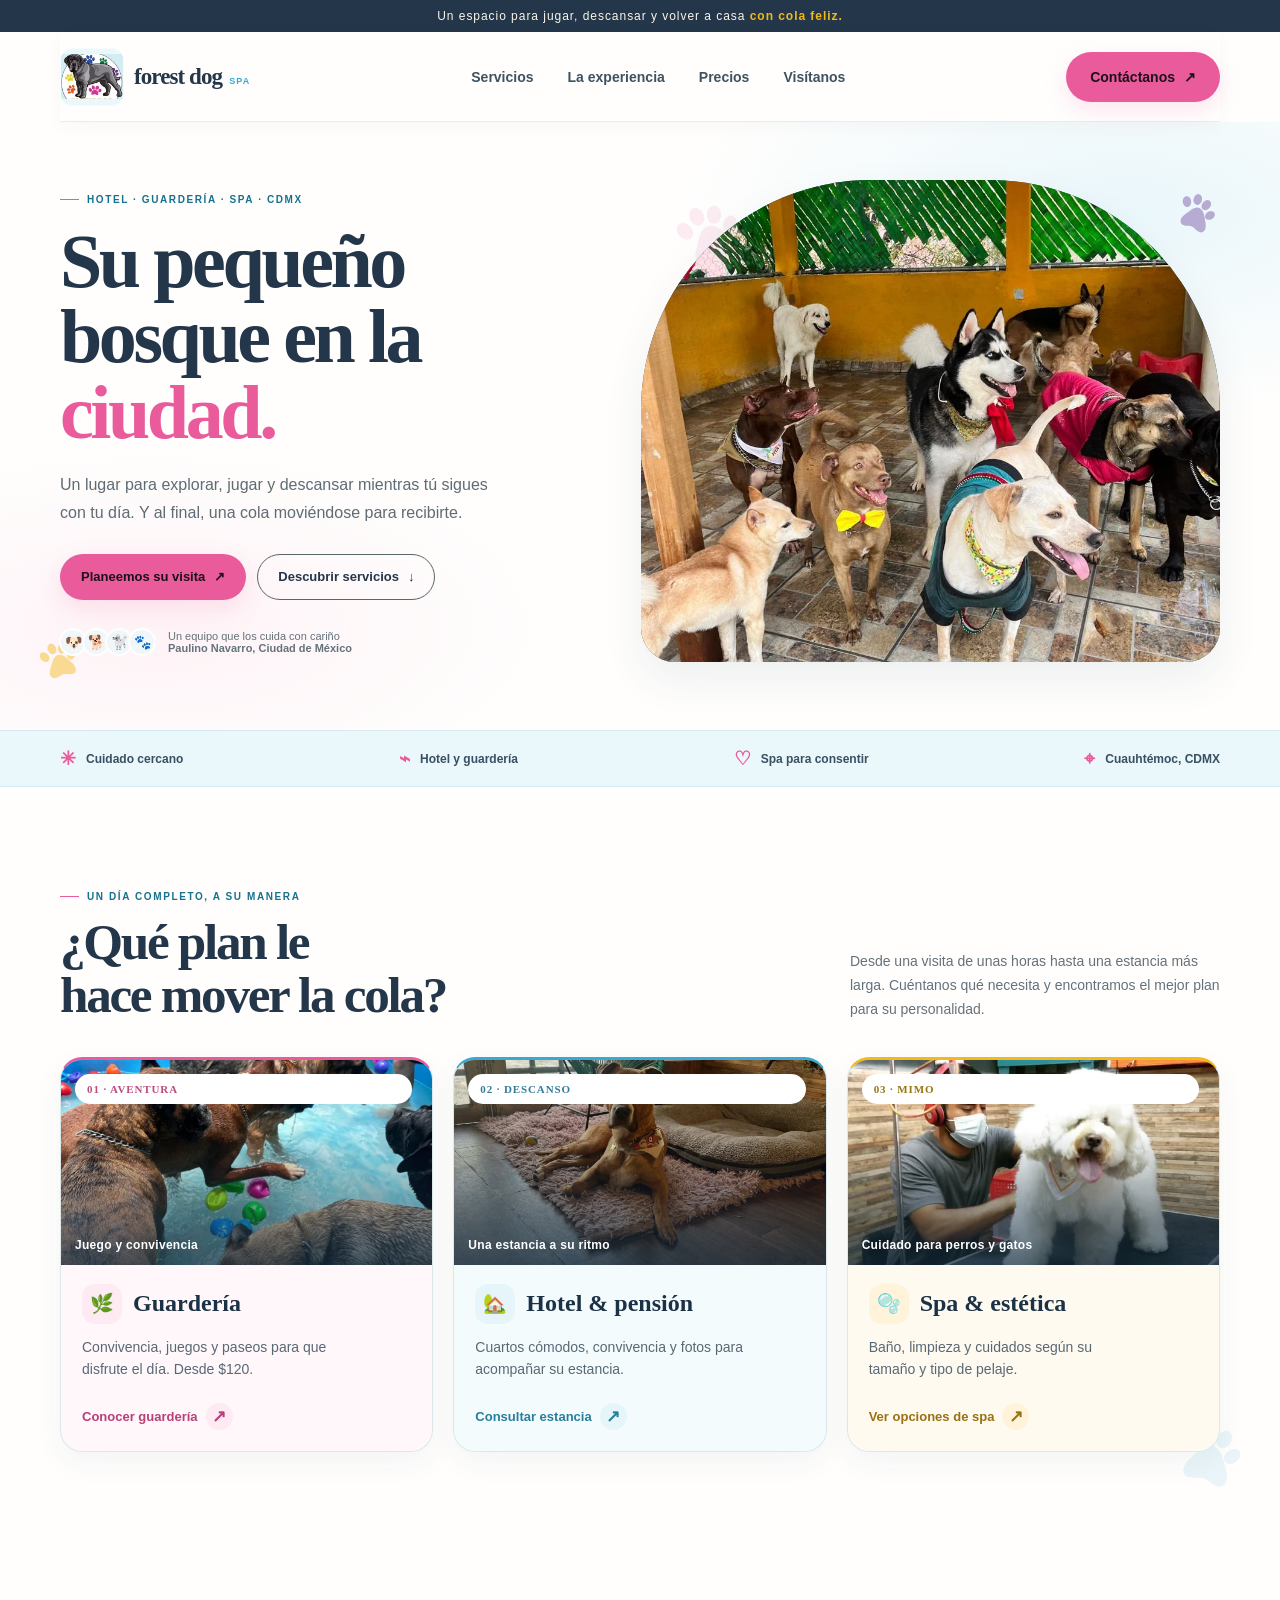
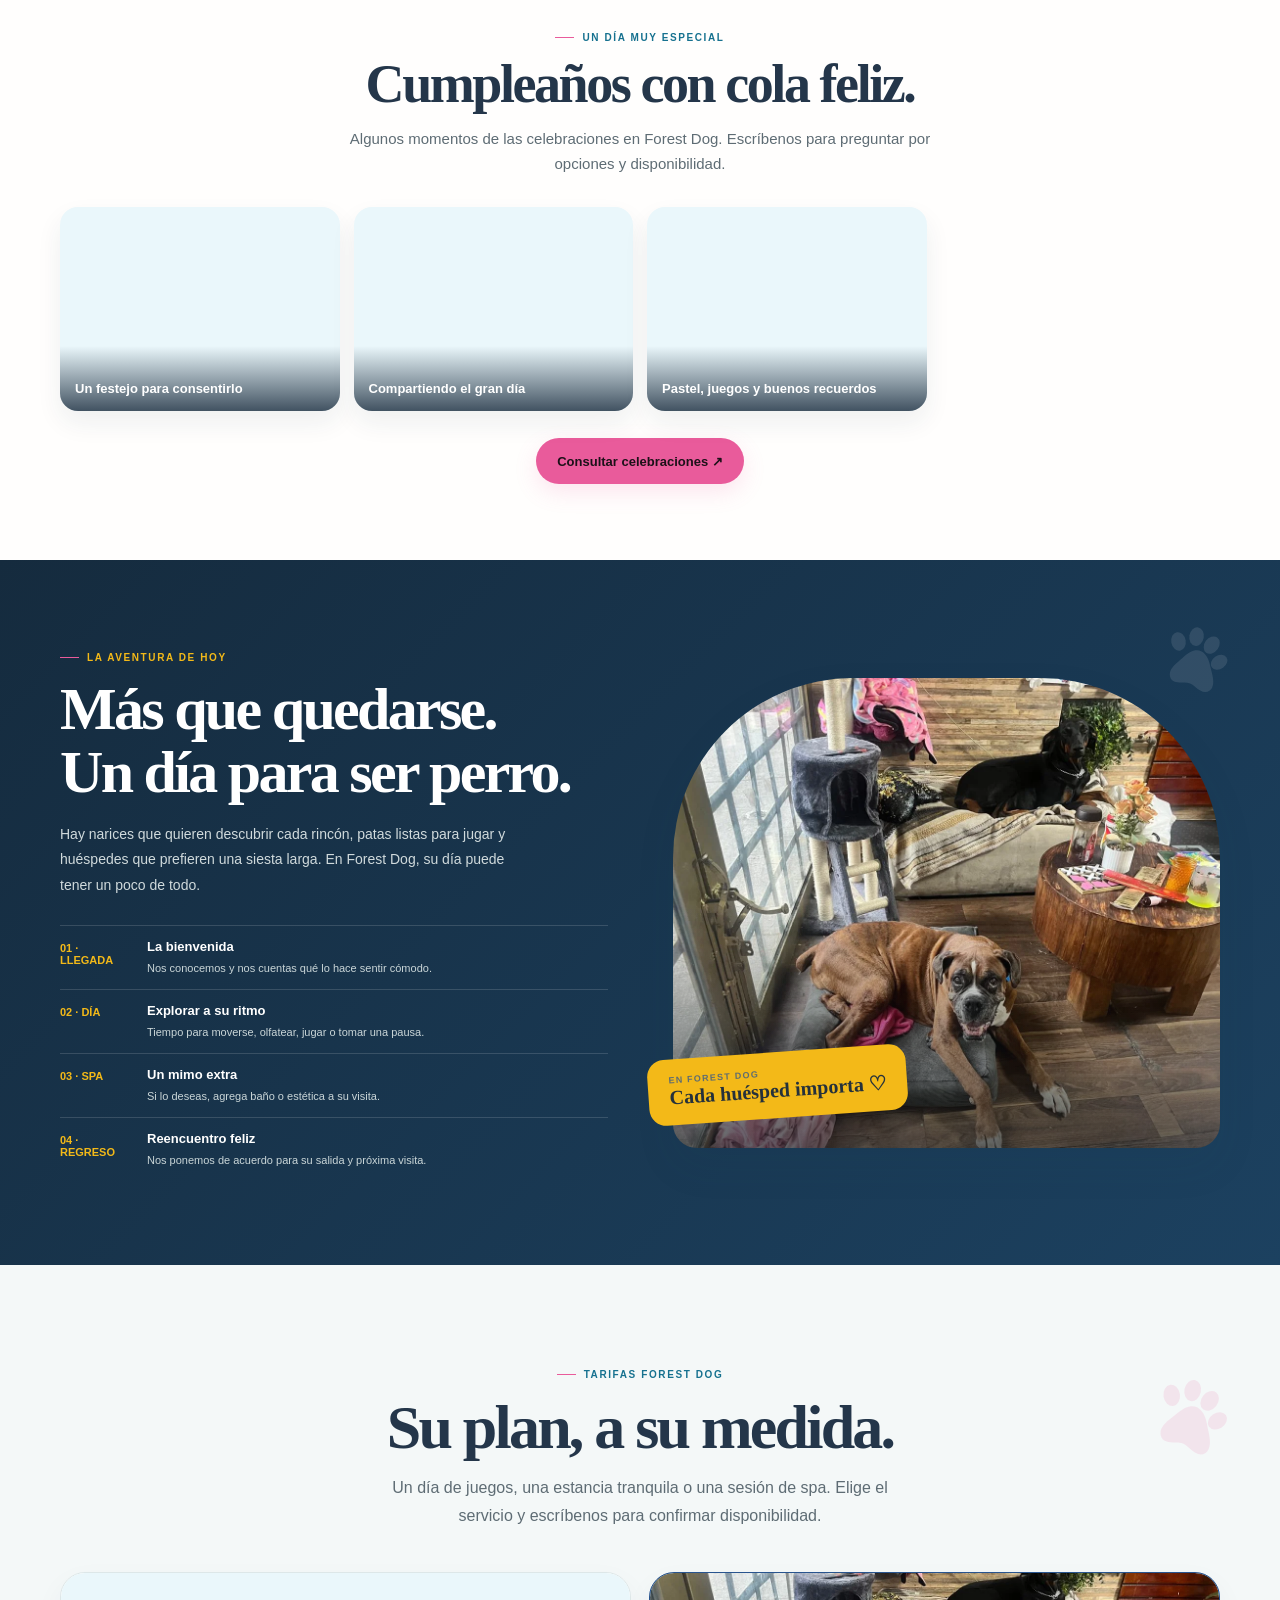
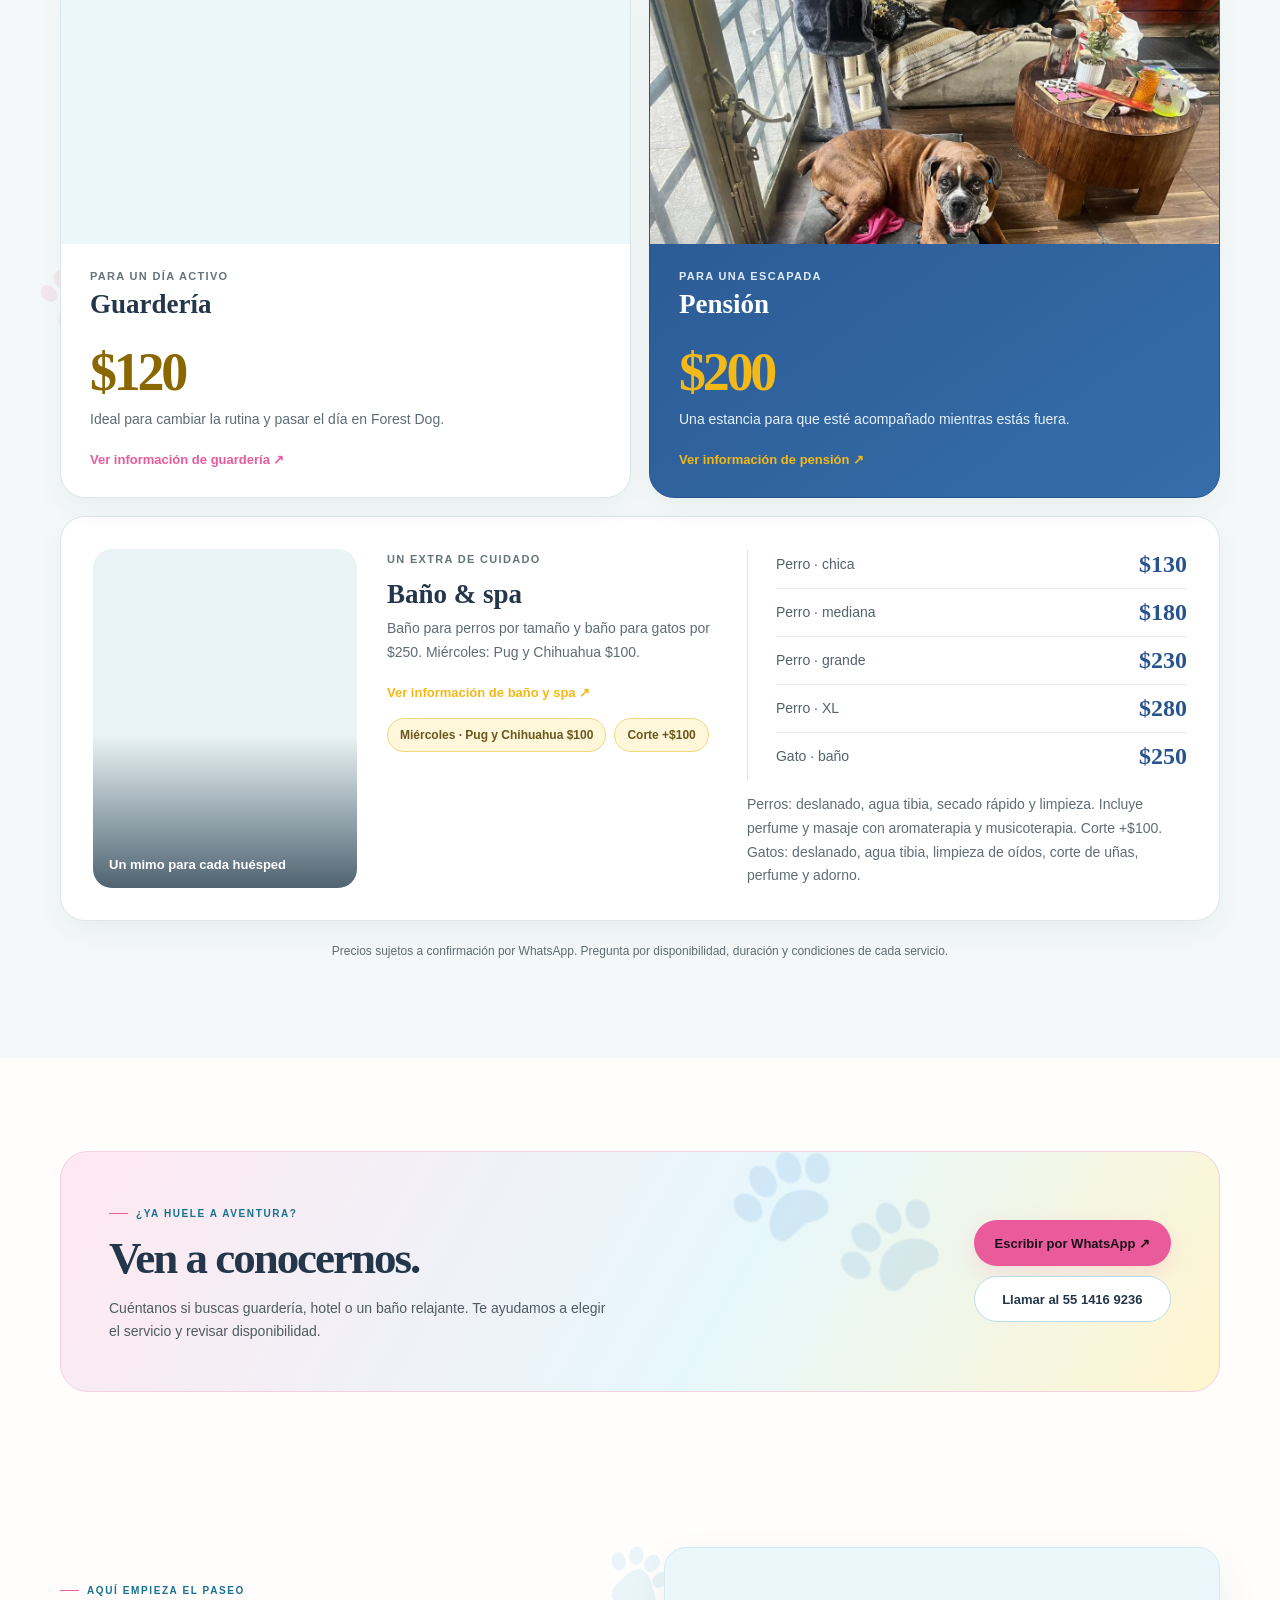
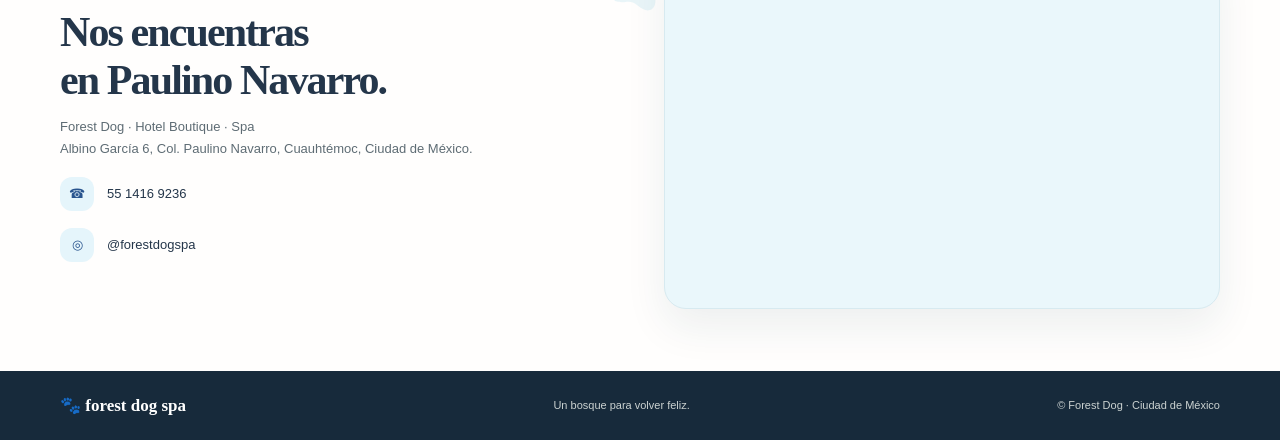
==== index.html @ ae95ab88 "Add files via upload" ====
<!doctype html>
<html lang="es">
  <head>
    <meta charset="utf-8">
    <meta name="viewport" content="width=device-width, initial-scale=1">
    <meta name="theme-color" content="#fffefd">
    <meta name="referrer" content="strict-origin-when-cross-origin">
    <meta http-equiv="Content-Security-Policy" content="default-src 'self'; base-uri 'self'; object-src 'none'; script-src 'self'; style-src 'self' https://fonts.googleapis.com; font-src 'self' https://fonts.gstatic.com; img-src 'self' data: blob:; media-src 'self'; connect-src 'self'; frame-src https://maps.google.com https://www.google.com https://www.google.com.mx; form-action 'self'; upgrade-insecure-requests">
    <meta name="description" content="Forest Dog Spa: hotel, guardería y spa para perros y gatos en Paulino Navarro, Ciudad de México.">
    <!-- Metadatos Open Graph: forman la tarjeta que aparece al compartir esta página. -->
    <link rel="canonical" href="https://chavaneitor07.github.io/FORESTDOG/">
    <meta property="og:type" content="website">
    <meta property="og:site_name" content="Forest Dog Spa">
    <meta property="og:locale" content="es_MX">
    <meta property="og:url" content="https://chavaneitor07.github.io/FORESTDOG/">
    <meta property="og:title" content="Forest Dog Spa | Hotel, guardería y spa en CDMX">
    <meta property="og:description" content="Forest Dog Spa: hotel boutique, guardería y spa para perros y gatos en Paulino Navarro, Ciudad de México.">
    <meta property="og:image" content="https://chavaneitor07.github.io/FORESTDOG/assets/forest-dog-share.png">
    <meta property="og:image:secure_url" content="https://chavaneitor07.github.io/FORESTDOG/assets/forest-dog-share.png">
    <meta property="og:image:type" content="image/png">
    <meta property="og:image:width" content="1200">
    <meta property="og:image:height" content="630">
    <meta property="og:image:alt" content="Forest Dog Spa: hotel boutique, guardería, baño y spa en Ciudad de México">
    <meta name="twitter:card" content="summary_large_image">
    <meta name="twitter:title" content="Forest Dog Spa | Hotel, guardería y spa en CDMX">
    <meta name="twitter:description" content="Forest Dog Spa: hotel boutique, guardería y spa para perros y gatos en Paulino Navarro, Ciudad de México.">
    <meta name="twitter:image" content="https://chavaneitor07.github.io/FORESTDOG/assets/forest-dog-share.png">
    <title>
      Forest Dog Spa — Un bosque para volver feliz
    </title>
    <link rel="preconnect" href="https://fonts.googleapis.com">
    <link rel="preconnect" href="https://fonts.gstatic.com" crossorigin>
    <link href="https://fonts.googleapis.com/css2?family=DM+Sans:wght@400;500;600;700&family=Fraunces:opsz,wght@9..144,600;9..144,700;9..144,800&display=swap" rel="stylesheet">
    <link rel="stylesheet" href="styles.css?v=20261021-5">
  </head>
  <body>
    <!-- Mensaje de marca: frase breve para reforzar la promesa del servicio. -->
    <div class="topline">
      Un espacio para jugar, descansar y volver a casa
      <b>
        con cola feliz.
      </b>
    </div>
    <!-- Encabezado compartido: logotipo, navegacion y acceso rapido a reservas. -->
    <header class="wrap site-header">
      <a class="brand" href="#inicio">
        <img class="brand-logo" src="assets/forest-dog-mark.png" alt="Emblema ilustrado de Forest Dog Spa">
        <span class="brand-name">
          forest dog
          <span class="brand-subtitle">
            spa
          </span>
        </span>
      </a>
      <button class="menu-toggle" type="button" aria-label="Abrir menú" aria-expanded="false" aria-controls="primary-navigation">
        <span>
        </span>
        <span>
        </span>
      </button>
      <nav class="nav-links" id="primary-navigation" aria-label="Navegación principal">
        <a href="#servicios">
          Servicios
        </a>
        <a href="#experiencia">
          La experiencia
        </a>
        <a href="#precios">
          Precios
        </a>
        <a href="#visitanos">
          Visítanos
        </a>
      </nav>
      <a class="nav-cta" href="https://wa.me/525514169236?text=Hola%20Forest%20Dog%2C%20quiero%20informes%20sobre%20sus%20servicios">
        Contáctanos
        <span>
          ↗
        </span>
      </a>
    </header>
    <!-- Contenido principal; cada seccion responde a una duda distinta del visitante. -->
    <main>
      <!-- Inicio: propuesta principal y llamada a reservar. -->
      <section class="hero" id="inicio">
        <span class="paw one" aria-hidden="true"></span>
        <span class="paw two" aria-hidden="true"></span>
        <div class="wrap hero-grid">
          <div class="hero-copy">
            <span class="eyebrow">
              Hotel · guardería · spa · CDMX
            </span>
            <h1>
              Su pequeño
              <br>
              bosque en la
              <em>
                ciudad.
              </em>
            </h1>
            <p>
              Un lugar para explorar, jugar y descansar mientras tú sigues con tu día. Y al final, una cola moviéndose para recibirte.
            </p>
            <div class="hero-buttons">
              <a class="btn btn-dark" href="https://wa.me/525514169236?text=Hola%2C%20quiero%20reservar%20en%20Forest%20Dog">
                Planeemos su visita
                <span>
                  ↗
                </span>
              </a>
              <a class="btn btn-services" href="#servicios">
                Descubrir servicios
                <span>
                  ↓
                </span>
              </a>
            </div>
            <div class="hero-note">
              <span class="faces">
                <i>
                  🐶
                </i>
                <i>
                  🐕
                </i>
                <i>
                  🐩
                </i>
                <i>
                  🐾
                </i>
              </span>
              <span>
                Un equipo que los cuida con cariño
                <br>
                <b>
                  Paulino Navarro, Ciudad de México
                </b>
              </span>
            </div>
          </div>
          <div class="hero-art">
            <!-- Video propio sin rótulos encima; muted e inline para reproducir bien en móvil. -->
            <video class="hero-video" muted loop playsinline preload="none" poster="assets/gallery/guarderia/guarderia-01.webp" aria-hidden="true" tabindex="-1">
              <source src="assets/ESPACIO.mp4" type="video/mp4">
              <img src="assets/gallery/guarderia/guarderia-01.webp" alt="Perros conviviendo en Forest Dog">
            </video>
          </div>
        </div>
      </section>
      <div class="intro-strip">
        <div class="wrap strip-inner">
          <span>
            <i>
              ✳
            </i>
            Cuidado cercano
          </span>
          <span>
            <i>
              ⌁
            </i>
            Hotel y guardería
          </span>
          <span>
            <i>
              ♡
            </i>
            Spa para consentir
          </span>
          <span>
            <i>
              ⌖
            </i>
            Cuauhtémoc, CDMX
          </span>
        </div>
      </div>
      <!-- Servicios: resumen de guarderia, hotel y spa. -->
      <section class="section" id="servicios">
        <div class="wrap">
          <div class="section-head">
            <div>
              <span class="eyebrow">
                Un día completo, a su manera
              </span>
              <h2>
                ¿Qué plan le
                <br>
                hace mover la cola?
              </h2>
            </div>
            <p>
              Desde una visita de unas horas hasta una estancia más larga. Cuéntanos qué necesita y encontramos el mejor plan para su personalidad.
            </p>
          </div>
          <div class="service-grid">
            <!-- La tarjeta completa es un enlace: funciona con clic, toque y teclado. -->
            <a class="service-card" href="guarderia.html" aria-label="Ver información de Guardería">
              <div class="service-card-photo">
                <img src="assets/gallery/guarderia/guarderia-04.webp" alt="" loading="lazy" decoding="async">
                <span class="card-number">01 · AVENTURA</span>
                <span class="service-photo-tag">Juego y convivencia</span>
              </div>
              <div class="service-card-content">
                <div class="service-card-title"><span class="service-icon" aria-hidden="true">🌿</span><h3>Guardería</h3></div>
                <p>Convivencia, juegos y paseos para que disfrute el día. Desde $120.</p>
                <span class="service-card-link">Conocer guardería <b aria-hidden="true">↗</b></span>
              </div>
            </a>
            <a class="service-card" href="pension.html" aria-label="Ver información de Hotel y pensión">
              <div class="service-card-photo">
                <img src="assets/gallery/hotel/hotel-05.webp" alt="" loading="lazy" decoding="async">
                <span class="card-number">02 · DESCANSO</span>
                <span class="service-photo-tag">Una estancia a su ritmo</span>
              </div>
              <div class="service-card-content">
                <div class="service-card-title"><span class="service-icon" aria-hidden="true">🏡</span><h3>Hotel & pensión</h3></div>
                <p>Cuartos cómodos, convivencia y fotos para acompañar su estancia.</p>
                <span class="service-card-link">Consultar estancia <b aria-hidden="true">↗</b></span>
              </div>
            </a>
            <a class="service-card" href="spa.html" aria-label="Ver información de Spa y estética">
              <div class="service-card-photo">
                <img src="assets/gallery/spa/spa-04.webp" alt="" loading="lazy" decoding="async">
                <span class="card-number">03 · MIMO</span>
                <span class="service-photo-tag">Cuidado para perros y gatos</span>
              </div>
              <div class="service-card-content">
                <div class="service-card-title"><span class="service-icon" aria-hidden="true">🫧</span><h3>Spa & estética</h3></div>
                <p>Baño, limpieza y cuidados según su tamaño y tipo de pelaje.</p>
                <span class="service-card-link">Ver opciones de spa <b aria-hidden="true">↗</b></span>
              </div>
            </a>
          </div>
        </div>
      </section>
      <!-- Galería de las celebraciones que aparecen en la carpeta del negocio. -->
      <section class="photo-gallery birthday-gallery" id="cumpleanos" aria-labelledby="birthday-gallery-title">
        <div class="wrap">
          <div class="gallery-heading">
            <span class="eyebrow">Un día muy especial</span>
            <h2 id="birthday-gallery-title">Cumpleaños con cola feliz.</h2>
            <p>Algunos momentos de las celebraciones en Forest Dog. Escríbenos para preguntar por opciones y disponibilidad.</p>
          </div>
          <div class="photo-grid birthday-photo-grid">
            <figure class="photo-tile"><img src="assets/gallery/cumpleanos/cumpleanos-01.webp" alt="Perro celebrando su cumpleaños con pastel y decoración" loading="lazy" decoding="async"><figcaption>Un festejo para consentirlo</figcaption></figure>
            <figure class="photo-tile"><img src="assets/gallery/cumpleanos/cumpleanos-02.webp" alt="Perros reunidos durante una celebración en Forest Dog" loading="lazy" decoding="async"><figcaption>Compartiendo el gran día</figcaption></figure>
            <figure class="photo-tile"><img src="assets/gallery/cumpleanos/cumpleanos-03.webp" alt="Perro junto a su pastel de cumpleaños" loading="lazy" decoding="async"><figcaption>Pastel, juegos y buenos recuerdos</figcaption></figure>
          </div>
          <a class="btn btn-dark birthday-cta" href="https://wa.me/525514169236?text=Hola%20Forest%20Dog%2C%20quiero%20preguntar%20por%20celebraciones%20de%20cumplea%C3%B1os">Consultar celebraciones ↗</a>
        </div>
      </section>
      <!-- Experiencia: explica como transcurre una visita o estancia. -->
      <section class="story" id="experiencia">
        <div class="wrap story-grid">
          <div>
            <span class="eyebrow">
              La aventura de hoy
            </span>
            <h2>
              Más que quedarse.
              <br>
              Un día para ser perro.
            </h2>
            <p>
              Hay narices que quieren descubrir cada rincón, patas listas para jugar y huéspedes que prefieren una siesta larga. En Forest Dog, su día puede tener un poco de todo.
            </p>
            <div class="day-list">
              <div class="day-row">
                <time>
                  01 · LLEGADA
                </time>
                <div>
                  <strong>
                    La bienvenida
                  </strong>
                  <span>
                    Nos conocemos y nos cuentas qué lo hace sentir cómodo.
                  </span>
                </div>
              </div>
              <div class="day-row">
                <time>
                  02 · DÍA
                </time>
                <div>
                  <strong>
                    Explorar a su ritmo
                  </strong>
                  <span>
                    Tiempo para moverse, olfatear, jugar o tomar una pausa.
                  </span>
                </div>
              </div>
              <div class="day-row">
                <time>
                  03 · SPA
                </time>
                <div>
                  <strong>
                    Un mimo extra
                  </strong>
                  <span>
                    Si lo deseas, agrega baño o estética a su visita.
                  </span>
                </div>
              </div>
              <div class="day-row">
                <time>
                  04 · REGRESO
                </time>
                <div>
                  <strong>
                    Reencuentro feliz
                  </strong>
                  <span>
                    Nos ponemos de acuerdo para su salida y próxima visita.
                  </span>
                </div>
              </div>
            </div>
          </div>
          <div class="story-image">
            <div class="story-tag">
              <small>
                En Forest Dog
              </small>
              <strong>
                Cada huésped importa ♡
              </strong>
            </div>
          </div>
        </div>
      </section>
      <!-- Seccion de tarifas con precios y detalles utiles para elegir servicio. -->
      <section class="section tariff" id="precios">
        <span class="tariff-flower" aria-hidden="true"></span>
        <div class="wrap">
          <div class="tariff-heading">
            <span class="eyebrow">
              Tarifas Forest Dog
            </span>
            <h2>
              Su plan, a su medida.
            </h2>
            <p>
              Un día de juegos, una estancia tranquila o una sesión de spa. Elige el servicio y escríbenos para confirmar disponibilidad.
            </p>
          </div>
          <div class="tariff-top">
            <article class="tariff-card">
              <!-- Foto ilustrativa de convivencia para distinguir el servicio de guarderia. -->
              <div class="tariff-photo">
              <img src="assets/gallery/guarderia/guarderia-03.webp" alt="Dos perros conviviendo en la alberca de Forest Dog" loading="lazy" decoding="async">
              </div>
              <div class="tariff-meta">
                <div>
                  <span class="tariff-label">
                    Para un día activo
                  </span>
                  <h3>
                    Guardería
                  </h3>
                </div>
              </div>
              <div class="tariff-price">
                <b>
                  $120
                </b>
              </div>
              <p class="tariff-detail">
                Ideal para cambiar la rutina y pasar el día en Forest Dog.
              </p>
              <a class="tariff-cta" href="guarderia.html">
                Ver información de guardería ↗
              </a>
            </article>
            <article class="tariff-card dark">
              <!-- Una escena tranquila comunica el descanso propio de una pension. -->
              <div class="tariff-photo">
              <img src="assets/gallery/hotel/hotel-01.webp" alt="Perros descansando en el espacio interior de Forest Dog" loading="lazy" decoding="async">
              </div>
              <div class="tariff-meta">
                <div>
                  <span class="tariff-label">
                    Para una escapada
                  </span>
                  <h3>
                    Pensión
                  </h3>
                </div>
              </div>
              <div class="tariff-price">
                <b>
                  $200
                </b>
              </div>
              <p class="tariff-detail">
                Una estancia para que esté acompañado mientras estás fuera.
              </p>
              <a class="tariff-cta" href="pension.html">
                Ver información de pensión ↗
              </a>
            </article>
          </div>
          <article class="tariff-spa">
            <figure class="spa-feature-photo">
              <img src="assets/gallery/spa/spa-08.webp" alt="Perrito recién arreglado durante su sesión de spa en Forest Dog" loading="lazy" decoding="async">
              <figcaption>Un mimo para cada huésped</figcaption>
            </figure>
            <div class="spa-title">
              <span class="tariff-label">
                Un extra de cuidado
              </span>
              <h3>
                Baño & spa
              </h3>
              <p>
                Baño para perros por tamaño y baño para gatos por $250. Miércoles: Pug y Chihuahua $100.
              </p>
              <a class="tariff-cta" href="spa.html">Ver información de baño y spa ↗</a>
              <div class="spa-extras">
                <span>
                  Miércoles · Pug y Chihuahua $100
                </span>
                <span>
                  Corte +$100
                </span>
              </div>
            </div>
            <div>
              <div class="spa-schedule">
                <div class="spa-row">
                  <span>
                    Perro · chica
                  </span>
                  <b>
                    $130
                  </b>
                </div>
                <div class="spa-row">
                  <span>
                    Perro · mediana
                  </span>
                  <b>
                    $180
                  </b>
                </div>
                <div class="spa-row">
                  <span>
                    Perro · grande
                  </span>
                  <b>
                    $230
                  </b>
                </div>
                <div class="spa-row">
                  <span>
                    Perro · XL
                  </span>
                  <b>
                    $280
                  </b>
                </div>
                <div class="spa-row cat-row">
                  <span>
                    Gato · baño
                  </span>
                  <b>
                    $250
                  </b>
                </div>
              </div>
              <p class="tariff-detail tariff-includes">
                Perros: deslanado, agua tibia, secado rápido y limpieza. Incluye perfume y masaje con aromaterapia y musicoterapia. Corte +$100. Gatos: deslanado, agua tibia, limpieza de oídos, corte de uñas, perfume y adorno.
              </p>
            </div>
          </article>
          <p class="tariff-note">
            Precios sujetos a confirmación por WhatsApp. Pregunta por disponibilidad, duración y condiciones de cada servicio.
          </p>
        </div>
      </section>
      <!-- Conversion: WhatsApp y telefono al final del recorrido. -->
      <section class="visit" id="visitanos">
        <div class="wrap visit-card">
          <div>
            <span class="eyebrow">
              ¿Ya huele a aventura?
            </span>
            <h2>
              Ven a conocernos.
            </h2>
            <p>
              Cuéntanos si buscas guardería, hotel o un baño relajante. Te ayudamos a elegir el servicio y revisar disponibilidad.
            </p>
          </div>
          <div class="visit-actions">
            <a class="btn btn-dark" href="https://wa.me/525514169236?text=Hola%20Forest%20Dog%2C%20quiero%20conocer%20sus%20servicios">
              Escribir por WhatsApp ↗
            </a>
            <a class="btn btn-call" href="tel:+525514169236">
              Llamar al 55 1416 9236
            </a>
          </div>
        </div>
      </section>
      <!-- Contacto: direccion, redes y mapa. -->
      <section class="contact" id="contacto">
        <div class="wrap contact-grid">
          <div>
            <span class="eyebrow">
              Aquí empieza el paseo
            </span>
            <h2>
              Nos encuentras
              <br>
              en Paulino Navarro.
            </h2>
            <p>
              Forest Dog · Hotel Boutique · Spa
              <br>
              Albino García 6, Col. Paulino Navarro, Cuauhtémoc, Ciudad de México.
            </p>
            <div class="contact-line">
              <i>
                ☎
              </i>
              <a href="tel:+525514169236">
                55 1416 9236
              </a>
            </div>
            <div class="contact-line">
              <i>
                ◎
              </i>
              <a href="https://www.instagram.com/forestdogspa/" target="_blank" rel="noopener noreferrer">
                @forestdogspa
              </a>
            </div>
          </div>
          <!-- Mapa incrustado para que la ubicación se pueda consultar sin salir del sitio. -->
          <div class="map-embed">
            <iframe
              title="Mapa de Forest Dog en Albino García 6, Ciudad de México"
              src="https://maps.google.com/maps?q=19.411761524757%2C-99.131269454956&amp;z=17&amp;output=embed"
              loading="lazy"
              referrerpolicy="strict-origin-when-cross-origin"
              allowfullscreen>
            </iframe>
          </div>
        </div>
      </section>
    </main>
    <!-- Pie de pagina con el cierre de marca. -->
    <footer>
      <div class="wrap footer-inner">
        <span class="footer-brand">
          🐾 forest dog spa
        </span>
        <span>
          Un bosque para volver feliz.
        </span>
        <span>
          © Forest Dog · Ciudad de México
        </span>
      </div>
    </footer>
    <!-- Interacciones del menu movil; el contenido sigue disponible sin JavaScript. -->
    <script src="script.js?v=20261021-5" defer>
    </script>
  </body>
</html>
---- styles.css ----
/* 1. Design tokens: marca en modo oscuro. Ajusta estos valores para cambiar
   el tema sin tener que editar cada componente por separado. */
:root {
  color-scheme: dark;
  --bg: #111416;
  --surface: #1a2022;
  --surface-raised: #232a2d;
  --ink: #f7f5ef;
  --muted: #b7c0c2;
  --line: #354044;
  --pink: #f06ba6;
  --yellow: #ffc928;
  --sky: #65c9ed;
  --green: #4ba66d;
  --purple: #aa86db;
  --blue: #28548e;
  --paper: #fffdf7;
  --shadow: 0 22px 55px #0006;
  --focus: #ffd95c;
}

/* 2. Base y accesibilidad: contraste, foco de teclado y movimiento reducido. */
* { box-sizing: border-box; }
html { scroll-behavior: smooth; scroll-padding-top: 24px; }
body {
  margin: 0;
  background: var(--bg);
  color: var(--ink);
  font-family: 'DM Sans', sans-serif;
  -webkit-font-smoothing: antialiased;
}
a { color: inherit; text-decoration: none; -webkit-tap-highlight-color: transparent; }
button { font: inherit; }
a:focus-visible, button:focus-visible { outline: 3px solid var(--focus); outline-offset: 4px; }
h1, h2, h3, p { margin-top: 0; }
h1, h2 { font-family: Fraunces, serif; letter-spacing: -.045em; }
.wrap { width: min(1160px, calc(100% - 44px)); margin-inline: auto; }
.eyebrow {
  display: inline-flex;
  align-items: center;
  gap: 8px;
  color: var(--sky);
  font-size: 10px;
  font-weight: 700;
  letter-spacing: .16em;
  text-transform: uppercase;
}
.eyebrow::before { width: 19px; height: 1px; background: var(--pink); content: ''; }

/* 3. Barra informativa y navegación. El CTA conserva un color vivo para destacar
   sobre el fondo oscuro y llevar directamente a WhatsApp. */
.topline {
  padding: 9px 14px;
  background: #090b0c;
  color: #f9f6e9;
  font-size: 12px;
  letter-spacing: .08em;
  text-align: center;
}
.topline b { color: var(--yellow); }
header.wrap {
  position: relative;
  display: flex;
  height: 82px;
  align-items: center;
  justify-content: space-between;
  border-bottom: 1px solid var(--line);
}
.brand { display: flex; align-items: center; gap: 10px; font: 700 21px Fraunces, serif; letter-spacing: -.04em; }
.brand-logo {
  /* El emblema va separado del nombre para que ambos sigan legibles al reducir. */
  width: 58px;
  height: 52px;
  border: 1px solid #ffffff70;
  border-radius: 12px;
  background: #cdecf4;
  object-fit: contain;
}
.brand-name { display: flex; align-items: baseline; gap: 7px; }
.brand-subtitle { color: var(--sky); font: 700 9px 'DM Sans', sans-serif; letter-spacing: .13em; text-transform: uppercase; }
.nav-links { display: flex; align-items: center; gap: 30px; color: #e0e6e2; font-size: 13px; font-weight: 600; }
.nav-links a, .contact-line a { transition: color .2s ease; }
.nav-links a:hover, .contact-line a:hover { color: var(--yellow); }
.nav-cta, .btn {
  display: inline-flex;
  min-height: 46px;
  align-items: center;
  justify-content: center;
  gap: 9px;
  padding: 12px 20px;
  border: 1px solid transparent;
  border-radius: 99px;
  font-size: 13px;
  font-weight: 700;
  transition: transform .2s ease, box-shadow .2s ease, background .2s ease;
}
.nav-cta, .btn-dark { background: var(--pink); color: #1c1118; box-shadow: 0 8px 22px #f06ba62b; }
.nav-cta:hover, .btn-dark:hover { transform: translateY(-2px); background: #ff82b8; box-shadow: var(--shadow); }
.btn-services { border-color: #59666a; background: #ffffff08; color: var(--ink); }
.btn-services:hover, .btn-call:hover { transform: translateY(-2px); border-color: var(--sky); }
.menu-toggle { display: none; width: 42px; height: 42px; border: 1px solid var(--line); border-radius: 12px; background: var(--surface); cursor: pointer; }
.menu-toggle span { display: block; height: 2px; margin: 5px 0; border-radius: 2px; background: var(--ink); }

/* 4. Hero: fotografía con velo oscuro para que los rótulos sigan legibles. */
.hero { position: relative; overflow: hidden; padding: 58px 0 68px; background: radial-gradient(ellipse at 92% 18%, #65c9ed1c, transparent 28%), var(--bg); }
.hero-grid { position: relative; z-index: 1; display: grid; grid-template-columns: 1fr 1.08fr; align-items: center; gap: 45px; }
h1 { max-width: 560px; margin: 19px 0 21px; font-size: clamp(48px, 6vw, 76px); line-height: .99; }
h1 em { color: var(--pink); font-style: normal; }
.hero-copy > p { max-width: 455px; margin-bottom: 27px; color: var(--muted); font-size: 16px; line-height: 1.75; }
.hero-buttons { display: flex; flex-wrap: wrap; gap: 11px; }
.hero-note { display: flex; align-items: center; gap: 12px; margin-top: 28px; color: var(--muted); font-size: 11px; }
.faces { display: flex; padding-left: 4px; }
.faces i { display: grid; width: 28px; height: 28px; margin-left: -5px; place-items: center; border: 2px solid var(--bg); border-radius: 50%; background: var(--surface-raised); font-size: 14px; font-style: normal; }
.hero-art {
  position: relative;
  height: 482px;
  overflow: hidden;
  border-radius: 230px 230px 34px 34px;
  background: #2c5263;
  box-shadow: var(--shadow);
}
.hero-video { position: absolute; z-index: 0; display: block; width: 100%; height: 100%; object-fit: cover; inset: 0; }
.hero-art::before, .hero-art::after { display: none; }
.hero-sticker { position: absolute; z-index: 2; padding: 16px 19px; border-radius: 20px; background: var(--paper); box-shadow: var(--shadow); color: #24364a; }
.sticker-top { top: 40px; left: -18px; transform: rotate(-4deg); }
.sticker-bottom { right: -10px; bottom: 29px; transform: rotate(3deg); }
.hero-sticker small, .story-tag small { display: block; color: #5f6d71; font-size: 9px; font-weight: 700; letter-spacing: .14em; text-transform: uppercase; }
.hero-sticker strong { font: 700 20px Fraunces, serif; }
.hero-caption { position: absolute; z-index: 2; bottom: 27px; left: 28px; color: white; }
.hero-caption small { font-size: 10px; letter-spacing: .15em; text-transform: uppercase; }
.hero-caption strong { display: block; font: 700 25px Fraunces, serif; }
.paw { position: absolute; width: 40px; aspect-ratio: 1; background: currentColor; color: var(--pink); opacity: .45; }
.paw.one { top: 70px; right: 5%; transform: rotate(22deg); }
.paw.two { bottom: 50px; left: 3%; transform: rotate(-15deg); }

/* 5. Beneficios rápidos y servicios: los tres tonos pastel del volante aparecen
   como acentos sobre tarjetas oscuras, no como grandes bloques saturados. */
.intro-strip { padding: 16px 0; border-block: 1px solid var(--line); background: #171c1e; }
.strip-inner { display: flex; align-items: center; justify-content: space-between; gap: 20px; }
.strip-inner span { display: flex; align-items: center; gap: 10px; color: #e2e8e4; font-size: 12px; font-weight: 600; }
.strip-inner i { color: var(--yellow); font-size: 19px; font-style: normal; }
.section { padding: 96px 0; }
.section-head { display: flex; align-items: end; justify-content: space-between; gap: 30px; margin-bottom: 35px; }
.section h2 { margin: 13px 0 0; font-size: clamp(36px, 4vw, 52px); line-height: 1.04; }
.section-head p { max-width: 370px; margin: 0; color: var(--muted); font-size: 14px; line-height: 1.7; }
.service-grid { display: grid; grid-template-columns: repeat(3, 1fr); gap: 16px; }
.service-card { position: relative; min-height: 325px; overflow: hidden; padding: 25px; border: 1px solid var(--line); border-radius: 23px; background: var(--surface); transition: transform .25s ease, border-color .25s ease, box-shadow .25s ease; }
.service-card:hover { transform: translateY(-5px); border-color: #67767a; box-shadow: var(--shadow); }
.service-card:nth-child(1) { --service-accent: var(--pink); --service-wash: #f06ba61e; }
.service-card:nth-child(2) { --service-accent: var(--sky); --service-wash: #65c9ed1e; }
.service-card:nth-child(3) { --service-accent: var(--yellow); --service-wash: #ffc9281e; }
.card-number { position: absolute; top: 18px; right: 20px; color: #aeb9b5; font: 700 13px Fraunces, serif; }
.service-icon { display: grid; width: 48px; height: 48px; margin-bottom: 24px; place-items: center; border-radius: 16px; background: var(--service-wash); font-size: 23px; }
.service-card h3 { margin: 0 0 9px; font: 700 25px Fraunces, serif; }
.service-card p { max-width: 270px; color: var(--muted); font-size: 13px; line-height: 1.65; }
.service-card a { display: inline-flex; align-items: center; gap: 8px; margin-top: 7px; color: var(--service-accent); font-size: 12px; font-weight: 700; }
.card-deco { position: absolute; right: -14px; bottom: -21px; width: 116px; height: 116px; border-radius: 50%; background: var(--service-wash); }

/* 6. La experiencia: bloque azul profundo separa la historia del resto del sitio. */
.story { overflow: hidden; padding: 84px 0; background: linear-gradient(135deg, #152b3e, #1c4160); }
.story-grid { display: grid; grid-template-columns: 1fr 1fr; align-items: center; gap: 65px; }
.story h2 { margin: 15px 0 19px; font-size: clamp(38px, 5vw, 60px); line-height: 1.04; }
/* El bloque azul es oscuro; fija un tono claro para que no herede el texto
   marino del tema claro en el titulo y los nombres de cada momento del dia. */
.story h2, .story .day-row strong { color: #fff; }
.story .eyebrow { color: var(--yellow); }
.story p { max-width: 470px; color: #d0dadc; font-size: 14px; line-height: 1.8; }
.day-list { display: grid; margin-top: 27px; }
.day-row { display: grid; grid-template-columns: 72px 1fr; gap: 15px; padding: 13px 0; border-top: 1px solid #ffffff24; }
.day-row time { padding-top: 3px; color: var(--yellow); font-size: 11px; font-weight: 700; }
.day-row strong { display: block; margin-bottom: 4px; font-size: 13px; }
.day-row span { color: #cad6d8; font-size: 11px; }
.story-image { position: relative; height: 470px; border-radius: 180px 180px 24px 24px; background: linear-gradient(180deg, #10141600 48%, #101416a8), url('assets/gallery/hotel/hotel-01.webp') center / cover; box-shadow: var(--shadow); }
.story-tag { position: absolute; bottom: 30px; left: -25px; padding: 16px 21px; border-radius: 17px; background: var(--yellow); color: #25313b; transform: rotate(-4deg); }
.story-tag strong { font: 700 20px Fraunces, serif; }

/* 7. Tarifas: cifras legibles, servicio ordenado por tipo y llamadas a WhatsApp. */
.tariff { position: relative; overflow: hidden; background: #151a1c; }
.tariff .wrap { position: relative; z-index: 1; }
.tariff-heading { max-width: 640px; margin: 0 auto 42px; text-align: center; }
.tariff-heading .eyebrow { justify-content: center; }
.tariff-heading h2 { margin: 15px 0; font-size: clamp(40px, 5vw, 62px); }
/* Refuerza la lectura de tarifas: las condiciones y etiquetas ya no dependen
   de texto diminuto para caber dentro de las tarjetas. */
.tariff-heading p { max-width: 500px; margin: 0 auto; color: var(--muted); font-size: 16px; line-height: 1.75; }
.tariff-top { display: grid; grid-template-columns: 1fr 1fr; gap: 18px; margin-bottom: 18px; }
.tariff-card, .tariff-spa { border: 1px solid var(--line); border-radius: 25px; background: var(--surface); }
.tariff-card { position: relative; overflow: hidden; padding: 29px; }
/* Las dos tarifas principales usan escenas distintas y el mismo recorte para
   que Guarderia se sienta activa y Pension transmita descanso. */
.tariff-photo { height: 172px; margin: -29px -29px 22px; overflow: hidden; border-radius: 24px 24px 0 0; background: #eaf7fb; }
.tariff-photo img { display: block; width: 100%; height: 100%; object-fit: cover; transition: transform .35s ease; }
.tariff-card:hover .tariff-photo img { transform: scale(1.04); }
.tariff-card.dark { border-color: var(--blue); background: var(--blue); color: #fff; }
.tariff-meta { display: flex; align-items: center; justify-content: space-between; gap: 15px; margin-bottom: 25px; }
.tariff-icon { display: grid; width: 49px; height: 49px; place-items: center; border-radius: 17px; background: #ffffff1c; font-size: 23px; }
.tariff-label { color: #c1ccca; font-size: 11px; font-weight: 700; letter-spacing: .12em; text-transform: uppercase; }
.dark .tariff-label { color: #e1ecf6; }
.tariff-card h3, .spa-title h3 { margin: 5px 0 0; font: 700 27px Fraunces, serif; }
.tariff-price { display: flex; align-items: baseline; gap: 8px; margin-bottom: 9px; }
.tariff-price b { color: var(--yellow); font: 700 54px/1 Fraunces, serif; letter-spacing: -.06em; }
.tariff-price span { color: #ccd5d1; font-size: 14px; }
.tariff-detail { margin: 0; color: var(--muted); font-size: 14px; line-height: 1.7; }
.tariff-card.dark .tariff-detail { color: #e0eaf2; }
.tariff-cta { display: inline-flex; gap: 8px; margin-top: 20px; color: var(--yellow); font-size: 13px; font-weight: 700; }
.tariff-card:not(.dark) .tariff-cta { color: var(--pink); }
.tariff-spa { display: grid; grid-template-columns: .8fr 1.2fr; gap: 30px; padding: 32px; }
.spa-title h3 { margin: 12px 0 7px; }
.spa-title p { margin: 0; color: var(--muted); font-size: 14px; line-height: 1.7; }
.spa-extras { display: flex; flex-wrap: wrap; gap: 8px; margin-top: 17px; }
.spa-extras span { padding: 9px 12px; border: 1px solid #ffc92840; border-radius: 99px; background: #ffc92816; color: #ffe08a; font-size: 12px; font-weight: 700; }
.spa-schedule { padding-left: 28px; border-left: 1px solid var(--line); }
.spa-row { display: flex; align-items: center; justify-content: space-between; gap: 15px; padding: 10px 0; border-bottom: 1px solid var(--line); font-size: 14px; }
.spa-row:first-child { padding-top: 2px; }
.spa-row:last-child { border-bottom: 0; }
.spa-row span { color: #d1d9d7; }
.spa-row b { color: var(--sky); font: 700 24px Fraunces, serif; }
.tariff-includes { margin-top: 13px; }
.tariff-note { max-width: 720px; margin: 20px auto 0; color: var(--muted); font-size: 12px; line-height: 1.7; text-align: center; }
.tariff-flower { position: absolute; top: 8%; right: 4%; color: #f06ba61c; font-size: 105px; pointer-events: none; transform: rotate(20deg); }

/* 8. Conversión y contacto: WhatsApp y teléfono siempre visibles y diferenciados. */
.visit { padding: 93px 0; }
.visit-card { position: relative; display: grid; overflow: hidden; grid-template-columns: 1fr auto; align-items: center; gap: 35px; padding: 48px; border: 1px solid #65c9ed35; border-radius: 28px; background: linear-gradient(125deg, #1b3c50, #352638); }
.visit-card::after { position: absolute; top: -35px; right: 24%; opacity: .1; content: '🐾'; font-size: 170px; transform: rotate(-18deg); }
.visit h2 { margin: 13px 0; font-size: 45px; }
.visit p { max-width: 500px; margin: 0; color: #d5dadd; font-size: 14px; line-height: 1.65; }
.visit-actions { position: relative; z-index: 1; display: flex; flex-direction: column; gap: 10px; }
.btn-call { border-color: #68777c; background: #ffffff08; color: var(--ink); }
.contact { padding: 62px 0; background: #151a1c; }
.contact-grid { display: grid; grid-template-columns: 1fr 1fr; align-items: center; max-width: 1160px; gap: 48px; }
.contact h2 { margin: 12px 0; font-size: 42px; }
.contact p { color: var(--muted); font-size: 13px; line-height: 1.7; }
.contact-line { display: flex; align-items: center; gap: 13px; margin: 17px 0; font-size: 13px; }
.contact-line i { display: grid; width: 34px; height: 34px; place-items: center; border-radius: 12px; background: #65c9ed1c; color: var(--sky); font-style: normal; }
.map-embed { min-height: 360px; overflow: hidden; border: 1px solid var(--line); border-radius: 22px; background: #eaf7fb; box-shadow: var(--shadow); }
.map-embed iframe { display: block; width: 100%; height: 360px; border: 0; }
footer { padding: 24px 0; background: #090b0c; color: #cbd2d1; font-size: 11px; }
.footer-inner { display: flex; align-items: center; justify-content: space-between; gap: 15px; }
.footer-brand { color: #fff; font: 700 17px Fraunces, serif; }

/* 9. Navegación móvil: menú desplegable accesible y controles cómodos al tacto. */
@media (max-width: 820px) {
  .nav-links { gap: 18px; }
  .hero-grid { gap: 24px; }
  .hero-art { height: 410px; }
  .service-grid { grid-template-columns: repeat(2, 1fr); }
  .service-card:last-child { grid-column: span 2; min-height: 260px; }
  .story-grid { gap: 35px; }
  .story-image { height: 410px; }
  .strip-inner { flex-wrap: wrap; justify-content: center; }
}
@media (max-width: 620px) {
  .wrap { width: min(100% - 32px, 500px); }
  .topline { font-size: 10px; }
  header.wrap { min-height: 72px; height: auto; }
  .brand { gap: 7px; font-size: 18px; }
  .brand-logo { width: 46px; height: 42px; }
  .menu-toggle { display: block; margin-left: auto; margin-right: 9px; }
  .nav-cta { min-height: 42px; padding: 10px 12px; font-size: 10px; }
  .nav-links { position: absolute; z-index: 8; top: 72px; right: 0; left: 0; display: none; flex-direction: column; align-items: stretch; gap: 0; padding: 14px; border: 1px solid var(--line); border-radius: 16px; background: var(--surface); box-shadow: var(--shadow); }
  .nav-links.is-open { display: flex; animation: menu-in .18s ease-out both; }
  .nav-links a { padding: 12px 10px; border-bottom: 1px solid var(--line); }
  .nav-links a:last-child { border-bottom: 0; }
  .hero { padding: 38px 0 42px; }
  .hero-grid { grid-template-columns: 1fr; gap: 31px; }
  .hero-copy { text-align: center; }
  .hero-copy .eyebrow, .tariff-heading .eyebrow { justify-content: center; }
  .hero-copy > p { margin-inline: auto; }
  .hero-buttons, .hero-note { justify-content: center; }
  .hero-art { width: calc(100% - 12px); height: 360px; margin: auto; border-radius: 180px 180px 27px 27px; }
  .sticker-top { top: 25px; left: -7px; }
  .sticker-bottom { right: -5px; bottom: 22px; }
  .hero-caption { bottom: 20px; left: 20px; }
  .hero-caption strong { font-size: 20px; }
  .strip-inner { gap: 12px 20px; }
  .strip-inner span { font-size: 10px; }
  .section { padding: 68px 0; }
  .section-head { display: block; }
  .section-head p { margin-top: 17px; }
  .service-grid, .tariff-top { grid-template-columns: 1fr; gap: 12px; }
  .service-card, .service-card:last-child { grid-column: auto; min-height: 250px; padding: 23px; }
  .story { padding: 65px 0; }
  .story-grid { grid-template-columns: 1fr; gap: 35px; }
  .story-image { width: calc(100% - 12px); height: 340px; margin-left: 10px; border-radius: 145px 145px 22px 22px; }
  .story-tag { left: -8px; }
  .tariff-heading { margin-bottom: 28px; }
  .tariff-card { padding: 23px; }
  .tariff-photo { height: 150px; margin: -23px -23px 20px; }
  .tariff-spa { grid-template-columns: 1fr; gap: 19px; padding: 24px; }
  .spa-schedule { padding: 14px 0 0; border-top: 1px solid var(--line); border-left: 0; }
  .tariff-price b { font-size: 48px; }
  .visit { padding: 65px 0; }
  .visit-card { grid-template-columns: 1fr; gap: 22px; padding: 30px 24px; }
  .visit-card::after { top: -32px; right: -20px; }
  .visit h2 { font-size: 36px; }
  .visit-actions { display: grid; grid-template-columns: 1fr; }
  .visit-actions .btn { min-height: 48px; }
  .contact { padding: 55px 0; }
  .contact-grid { grid-template-columns: 1fr; gap: 24px; }
  .contact h2 { font-size: 36px; }
  .footer-inner { flex-wrap: wrap; line-height: 1.6; }
  .footer-inner > span:last-child { width: 100%; }
}
@media (max-width: 380px) {
  .wrap { width: calc(100% - 26px); }
  .brand { font-size: 16px; }
  .brand-logo { width: 42px; height: 38px; }
  .nav-cta { padding-inline: 9px; font-size: 9px; }
  .menu-toggle { width: 38px; height: 38px; margin-right: 6px; }
  h1 { font-size: clamp(42px, 12vw, 50px); }
  .hero-art { height: 320px; }
  .sticker-bottom strong { font-size: 14px; }
}
@keyframes menu-in { from { opacity: 0; transform: translateY(-6px); } to { opacity: 1; transform: translateY(0); } }
/* Reduce animaciones para visitantes que activaron esta preferencia en su sistema. */
@media (prefers-reduced-motion: reduce) {
  html { scroll-behavior: auto; }
  *, *::before, *::after { animation-duration: .01ms !important; animation-iteration-count: 1 !important; transition-duration: .01ms !important; }
}

/* 10. Fondo claro y acentos vivos: el blanco deja respirar el logotipo y los
   colores de marca organizan la pagina sin convertirla en un bloque plano. */
:root {
  color-scheme: light;
  --bg: #fffefd;
  --surface: #ffffff;
  --surface-raised: #f2f8fa;
  --ink: #24364a;
  --muted: #65727b;
  --line: #dfe7e9;
  --pink: #e95b9b;
  --yellow: #f3b918;
  --sky: #36a9d5;
  --green: #438b56;
  --purple: #7650a2;
  --blue: #28548e;
  --paper: #fffdf7;
  --shadow: 0 18px 42px #1d3d4c14;
  --focus: #7650a2;
}
body { background: var(--bg); color: var(--ink); }
.topline { background: #24364a; }
header.wrap { border-color: #e7edef; }
.nav-links { color: #3e5261; }
.brand-logo { background: #eaf8fc; }
.hero { background: radial-gradient(ellipse at 88% 15%, #65c9ed24, transparent 28%), radial-gradient(ellipse at 12% 83%, #f06ba614, transparent 25%), #fffefd; }
.hero-copy > p { color: #5e6c74; }
.faces i { border-color: #fffefd; background: #f0f7fa; }
.paw.one { color: var(--purple); }
.paw.two { color: var(--yellow); }
.intro-strip { border-color: #d5eaf2; background: #eaf7fb; }
.strip-inner span { color: #385061; }
.strip-inner i { color: var(--pink); }
.service-card { border-color: #e2e9e7; box-shadow: 0 10px 26px #1d3d4c08; }
.service-card:nth-child(1) { --service-accent: #d84486; --service-wash: #fce4ef; background: #fff7fa; border-top: 3px solid var(--pink); }
.service-card:nth-child(2) { --service-accent: #2684a7; --service-wash: #dff3fa; background: #f4fbfd; border-top: 3px solid var(--sky); }
.service-card:nth-child(3) { --service-accent: #8a6700; --service-wash: #fff0bd; background: #fffaf0; border-top: 3px solid var(--yellow); }
.service-card:nth-child(1) .card-number { color: #bb4c80; }
.service-card:nth-child(2) .card-number { color: #327d99; }
.service-card:nth-child(3) .card-number { color: #967516; }
.service-card:hover { border-color: #c5d5d8; box-shadow: var(--shadow); }
.card-deco { background: var(--service-wash); }
.story { background: linear-gradient(135deg, #152b3e, #1c4160); }
.tariff { background: #f4f8f8; }
.tariff-heading p { color: #5e6c74; }
.tariff-card, .tariff-spa { border-color: #dde7e8; box-shadow: 0 12px 30px #1d3d4c0c; }
.tariff-card:not(.dark) { background: #fff; }
.tariff-card.dark { background: linear-gradient(145deg, #28548e, #356eaa); }
.tariff-label { color: #65747a; }
.tariff-price span { color: #65747a; }
.tariff-detail, .spa-title p, .tariff-note { color: #5e6c74; }
.tariff-card.dark .tariff-detail, .dark .tariff-price span { color: #e7f1f9; }
.tariff-spa { background: #fff; }
.spa-extras span { border-color: #f1d77b; background: #fff7d9; color: #6b571c; }
.spa-row { border-color: #e5ebeb; }
.spa-row span { color: #52636b; }
.spa-row b { color: #28548e; }
.tariff-flower { color: #e95b9b20; }
.visit-card { border-color: #f3d0df; background: linear-gradient(120deg, #ffe8f1, #e6f7fc 58%, #fff5cf); }
.visit p { color: #4d5b62; }
.contact { background: #fffefd; }
.contact p { color: #5e6c74; }
.contact-line i { background: #e5f5fb; color: #28548e; }
.eyebrow { color: #16718f; }
.card-number { color: #63737b; }
.tariff-card:not(.dark) .tariff-price b { color: #8a6700; }
.map-embed { border-color: #d7eaf0; }
.btn-call { border-color: #b9dce8; background: #fff; color: #24364a; }
.btn-call:hover { background: #eff9fc; }
footer { background: #172a3b; }

/* Las tarjetas conservan su contraste y sus botones siguen siendo cómodos en móvil. */
@media (max-width: 620px) {
  .service-card:nth-child(1), .service-card:nth-child(2), .service-card:nth-child(3) { border-top-width: 3px; }
  .tariff-card, .tariff-spa { box-shadow: 0 8px 22px #1d3d4c0b; }
  .map-embed { min-height: 300px; }
  .map-embed iframe { height: 300px; }
}

/* Huellas ornamentales inspiradas en el emblema: la mascara vectorial evita
   depender de emojis, imagenes externas o fuentes instaladas en cada equipo. */
.hero::after,
#servicios::after,
.story::after,
.tariff::before,
.contact::before {
  position: absolute;
  z-index: 0;
  width: 68px;
  aspect-ratio: 1;
  background: var(--paw-tint, #28548e);
  content: '';
  opacity: .10;
  pointer-events: none;
  /* Un SVG local define la silueta, y el color viene de cada seccion. */
  -webkit-mask: url('assets/paw-print.svg') center / contain no-repeat;
  mask: url('assets/paw-print.svg') center / contain no-repeat;
}

/* Cada seccion recibe una sola marca y mantiene su contenido sobre la capa decorativa. */
.paw { z-index: 1; background: currentColor; -webkit-mask: url('assets/paw-print.svg') center / contain no-repeat; mask: url('assets/paw-print.svg') center / contain no-repeat; }
.tariff-flower { width: 78px; height: 78px; background: #e95b9b; color: transparent; font-size: 0; opacity: .12; -webkit-mask: url('assets/paw-print.svg') center / contain no-repeat; mask: url('assets/paw-print.svg') center / contain no-repeat; }
.hero { isolation: isolate; }
.hero-grid { z-index: 1; }
.hero::after { top: 13%; right: 42%; --paw-tint: #e95b9b; transform: rotate(-18deg); }
#servicios { position: relative; isolation: isolate; }
#servicios > .wrap { position: relative; z-index: 1; }
#servicios::after { right: 3%; bottom: 8%; --paw-tint: #36a9d5; transform: rotate(16deg); }
.story { position: relative; isolation: isolate; }
.story-grid { position: relative; z-index: 1; }
.story::after { top: 9%; right: 4%; --paw-tint: #fff; transform: rotate(18deg); }
.tariff { isolation: isolate; }
.tariff::before { top: 43%; left: 3%; --paw-tint: #e95b9b; transform: rotate(-16deg); }
.contact { position: relative; isolation: isolate; }
.contact > .wrap { position: relative; z-index: 1; }
.contact::before { top: 12%; left: 47%; --paw-tint: #36a9d5; transform: rotate(15deg); }

@media (max-width: 620px) {
  .hero::after, #servicios::after, .story::after, .tariff::before, .contact::before { width: 48px; opacity: .08; }
  .hero::after { top: 8%; right: 8%; }
  #servicios::after { right: 5%; bottom: 3%; }
  .story::after { top: 4%; right: 5%; }
  .tariff::before { top: 25%; left: 2%; }
  .contact::before { top: 45%; left: 2%; }
}

/* Las tarjetas completas enlazan al detalle: no hace falta acertar en el CTA. */
.service-card {
  display: block;
  color: inherit;
  text-decoration: none;
  -webkit-tap-highlight-color: transparent;
  touch-action: manipulation;
}
.service-card:focus-visible {
  outline: 3px solid var(--focus);
  outline-offset: 5px;
}
.service-card:active { transform: scale(.99); }
.service-card-link {
  display: inline-flex;
  min-height: 44px;
  align-items: center;
  gap: 8px;
  margin-top: 2px;
  color: var(--service-accent);
  font-size: 13px;
  font-weight: 700;
}
.service-card-link b { font-size: 17px; transition: transform .2s ease; }
.service-card:hover .service-card-link b,
.service-card:focus-visible .service-card-link b { transform: translateX(4px); }

/* El foco y la acción táctil siguen claros en tarjetas apiladas en móvil. */
@media (max-width: 620px) {
  .service-card, .service-card:last-child { min-height: 250px; }
  .service-card-link { min-height: 48px; font-size: 14px; }
}

/* Galerías con fotos locales optimizadas y recortes consistentes. */
.photo-gallery { padding: 76px 0; background: #f4f8f8; }
.birthday-gallery { background: #fffefd; }
.birthday-photo-grid { grid-template-columns: repeat(3, minmax(0, 1fr)); grid-auto-rows: clamp(190px, 21vw, 270px); }
.birthday-photo-grid .photo-tile:first-child { grid-column: auto; grid-row: auto; }
.gallery-heading { max-width: 700px; margin: 0 auto 30px; text-align: center; }
.gallery-heading .eyebrow { justify-content: center; }
.gallery-heading h2 { margin: 12px 0; font-size: clamp(34px, 4.5vw, 54px); line-height: 1.08; }
.gallery-heading p { max-width: 590px; margin: 0 auto; color: #5e6c74; font-size: 15px; line-height: 1.7; }
.photo-grid { display: grid; grid-template-columns: repeat(4, minmax(0, 1fr)); grid-auto-rows: clamp(150px, 16vw, 205px); gap: 14px; }
.photo-tile { position: relative; min-width: 0; overflow: hidden; margin: 0; border-radius: 18px; background: #eaf7fb; box-shadow: 0 12px 26px #1d3d4c12; isolation: isolate; }
.photo-tile:first-child { grid-column: span 2; grid-row: span 2; }
.photo-tile img { display: block; width: 100%; height: 100%; object-fit: cover; transition: transform .45s ease; }
.photo-tile:hover img { transform: scale(1.045); }
.photo-tile figcaption { position: absolute; right: 0; bottom: 0; left: 0; padding: 34px 15px 14px; background: linear-gradient(transparent, #142638c9); color: #fff; font-size: 13px; font-weight: 700; line-height: 1.35; }
.birthday-cta { display: flex; width: fit-content; margin: 27px auto 0; }

/* En móvil se apilan los mosaicos en dos columnas y se mantienen legibles. */
@media (max-width: 720px) {
  .photo-gallery { padding: 58px 0; }
  .photo-grid { grid-template-columns: repeat(2, minmax(0, 1fr)); grid-auto-rows: 170px; gap: 11px; }
  .photo-tile:first-child { grid-column: span 2; grid-row: span 2; }
  .birthday-photo-grid { grid-template-columns: repeat(2, minmax(0, 1fr)); grid-auto-rows: 170px; }
  .birthday-photo-grid .photo-tile:first-child { grid-column: auto; grid-row: auto; }
  .photo-tile { border-radius: 15px; }
  .photo-tile figcaption { padding: 30px 11px 11px; font-size: 12px; }
}
@media (max-width: 390px) {
  .photo-grid { grid-auto-rows: 145px; gap: 9px; }
  .gallery-heading { margin-bottom: 22px; }
}

/* Las fotos de tarifas conservan más contexto para evitar recortes de hocicos. */
.tariff-photo {
  height: auto;
  aspect-ratio: 2.1 / 1;
}
.tariff-photo img { object-position: center 42%; }
.tariff-card:first-child .tariff-photo img { object-position: center 38%; }
@media (max-width: 620px) {
  .tariff-photo { height: auto; aspect-ratio: 1.9 / 1; }
}

/* Las tarjetas de servicio combinan una foto propia con texto fácil de recorrer. */
.service-grid { align-items: stretch; gap: 20px; }
.service-card {
  display: flex;
  min-height: 0;
  flex-direction: column;
  padding: 0;
  overflow: hidden;
  border: 1px solid #dce8eb;
  border-radius: 22px;
  background: #fff;
  box-shadow: 0 10px 30px #17384d0d;
  transition: transform .24s ease, box-shadow .24s ease, border-color .24s ease;
}
.service-card:hover,
.service-card:focus-visible {
  transform: translateY(-6px);
  border-color: var(--service-accent);
  box-shadow: 0 20px 42px #17384d1a;
}
.service-card-photo { position: relative; height: 205px; overflow: hidden; background: #eaf4f6; }
.service-card-photo::after {
  position: absolute;
  inset: 35% 0 0;
  background: linear-gradient(180deg, transparent, #132b3db8);
  content: '';
  pointer-events: none;
}
.service-card-photo img { display: block; width: 100%; height: 100%; object-fit: cover; transition: transform .55s cubic-bezier(.2,.7,.2,1); }
.service-card:hover .service-card-photo img,
.service-card:focus-visible .service-card-photo img { transform: scale(1.055); }
.card-number,
.service-photo-tag { position: absolute; z-index: 1; display: inline-flex; align-items: center; border-radius: 999px; font-size: 11px; font-weight: 800; letter-spacing: .08em; }
.card-number { top: 14px; left: 14px; min-height: 30px; padding: 0 12px; background: #fff; color: #17364a; }
.service-photo-tag { right: 14px; bottom: 13px; left: 14px; color: #fff; font-size: 12px; letter-spacing: .025em; }
.service-card-content { display: flex; flex: 1; flex-direction: column; align-items: flex-start; padding: 19px 21px 17px; }
.service-card-title { display: flex; align-items: center; gap: 11px; }
.service-card-title .service-icon { display: grid; width: 40px; height: 40px; flex: 0 0 40px; place-items: center; margin: 0; border-radius: 13px; background: var(--service-wash); font-size: 19px; }
.service-card-title h3 { margin: 0; color: #1b3145; font-size: clamp(20px, 2vw, 24px); line-height: 1.15; }
.service-card-content p { margin: 12px 0 10px; color: #586975; font-size: 14px; line-height: 1.6; }
.service-card-link { min-height: 44px; margin-top: auto; padding-top: 8px; color: var(--service-accent); font-size: 13px; }
.service-card-link b { display: grid; width: 27px; height: 27px; place-items: center; border-radius: 50%; background: var(--service-wash); }
.service-card:nth-child(1) { --service-accent: #b83f78; --service-wash: #fdeaf2; }
.service-card:nth-child(2) { --service-accent: #267f9d; --service-wash: #e6f5fa; }
.service-card:nth-child(3) { --service-accent: #9a7112; --service-wash: #fff4d9; }

@media (max-width: 900px) {
  .service-grid { grid-template-columns: repeat(2, minmax(0, 1fr)); }
  .service-card:last-child { grid-column: 1 / -1; }
  .service-card:last-child .service-card-photo { height: 230px; }
}
@media (max-width: 620px) {
  .service-grid { grid-template-columns: 1fr; gap: 16px; }
  .service-card,
  .service-card:last-child { min-height: 0; grid-column: auto; border-radius: 19px; }
  .service-card-photo,
  .service-card:last-child .service-card-photo { height: clamp(175px, 54vw, 220px); }
  .service-card-content { padding: 16px 18px 13px; }
  .service-card-title h3 { font-size: 21px; }
  .service-card-content p { font-size: 14px; }
  .service-card-link { min-height: 49px; font-size: 14px; }
}
@media (prefers-reduced-motion: reduce) {
  .service-card,
  .service-card-photo img,
  .service-card-link b { transition: none; }
}

/* La foto de spa comparte el bloque con tarifas sin competir con sus cifras. */
.tariff-spa { grid-template-columns: .72fr .9fr 1.2fr; align-items: stretch; }
.spa-feature-photo {
  position: relative;
  min-width: 0;
  min-height: 320px;
  overflow: hidden;
  margin: 0;
  border-radius: 19px;
  background: #eaf4f6;
}
.spa-feature-photo::after {
  position: absolute;
  inset: 55% 0 0;
  background: linear-gradient(transparent, #132b3db8);
  content: '';
  pointer-events: none;
}
.spa-feature-photo img { display: block; width: 100%; height: 100%; min-height: 320px; object-fit: cover; object-position: center 40%; }
.spa-feature-photo figcaption { position: absolute; z-index: 1; right: 16px; bottom: 16px; left: 16px; color: #fff; font-size: 13px; font-weight: 700; }
@media (max-width: 900px) {
  .tariff-spa { grid-template-columns: minmax(0, .9fr) minmax(0, 1.1fr); }
  .spa-feature-photo { grid-column: 1 / -1; min-height: 260px; }
  .spa-feature-photo img { min-height: 260px; object-position: center 38%; }
}
@media (max-width: 620px) {
  .tariff-spa { grid-template-columns: 1fr; }
  .spa-feature-photo { min-height: 0; aspect-ratio: 1.25 / 1; }
  .spa-feature-photo img { min-height: 0; }
}

/* Navegación persistente: se oculta al bajar y regresa al iniciar el ascenso. */
html { scroll-padding-top: 100px; }
header.wrap.site-header {
  position: sticky;
  z-index: 30;
  top: 0;
  height: 90px;
  background: var(--bg);
  box-shadow: 0 5px 18px #17384d08;
  transition: transform .25s ease, box-shadow .25s ease;
}
.site-header.is-hidden { transform: translateY(calc(-100% - 6px)); box-shadow: none; }
.site-header .brand { font-size: 23px; }
.site-header .brand-logo { width: 64px; height: 58px; }
.site-header .nav-links { gap: 34px; font-size: 14px; }
.site-header .nav-cta { min-height: 50px; padding-inline: 23px; font-size: 14px; }
@media (max-width: 820px) {
  .site-header .nav-links { gap: 18px; }
}
@media (max-width: 620px) {
  header.wrap.site-header { height: auto; min-height: 76px; }
  .site-header .brand { font-size: 19px; }
  .site-header .brand-logo { width: 50px; height: 46px; }
  .site-header .nav-cta { min-height: 44px; padding: 10px 12px; font-size: 11px; }
}
@media (max-width: 390px) {
  .site-header .nav-cta { padding-inline: 9px; font-size: 10px; }
}
@media (prefers-reduced-motion: reduce) {
  .site-header { transition: none; }
}
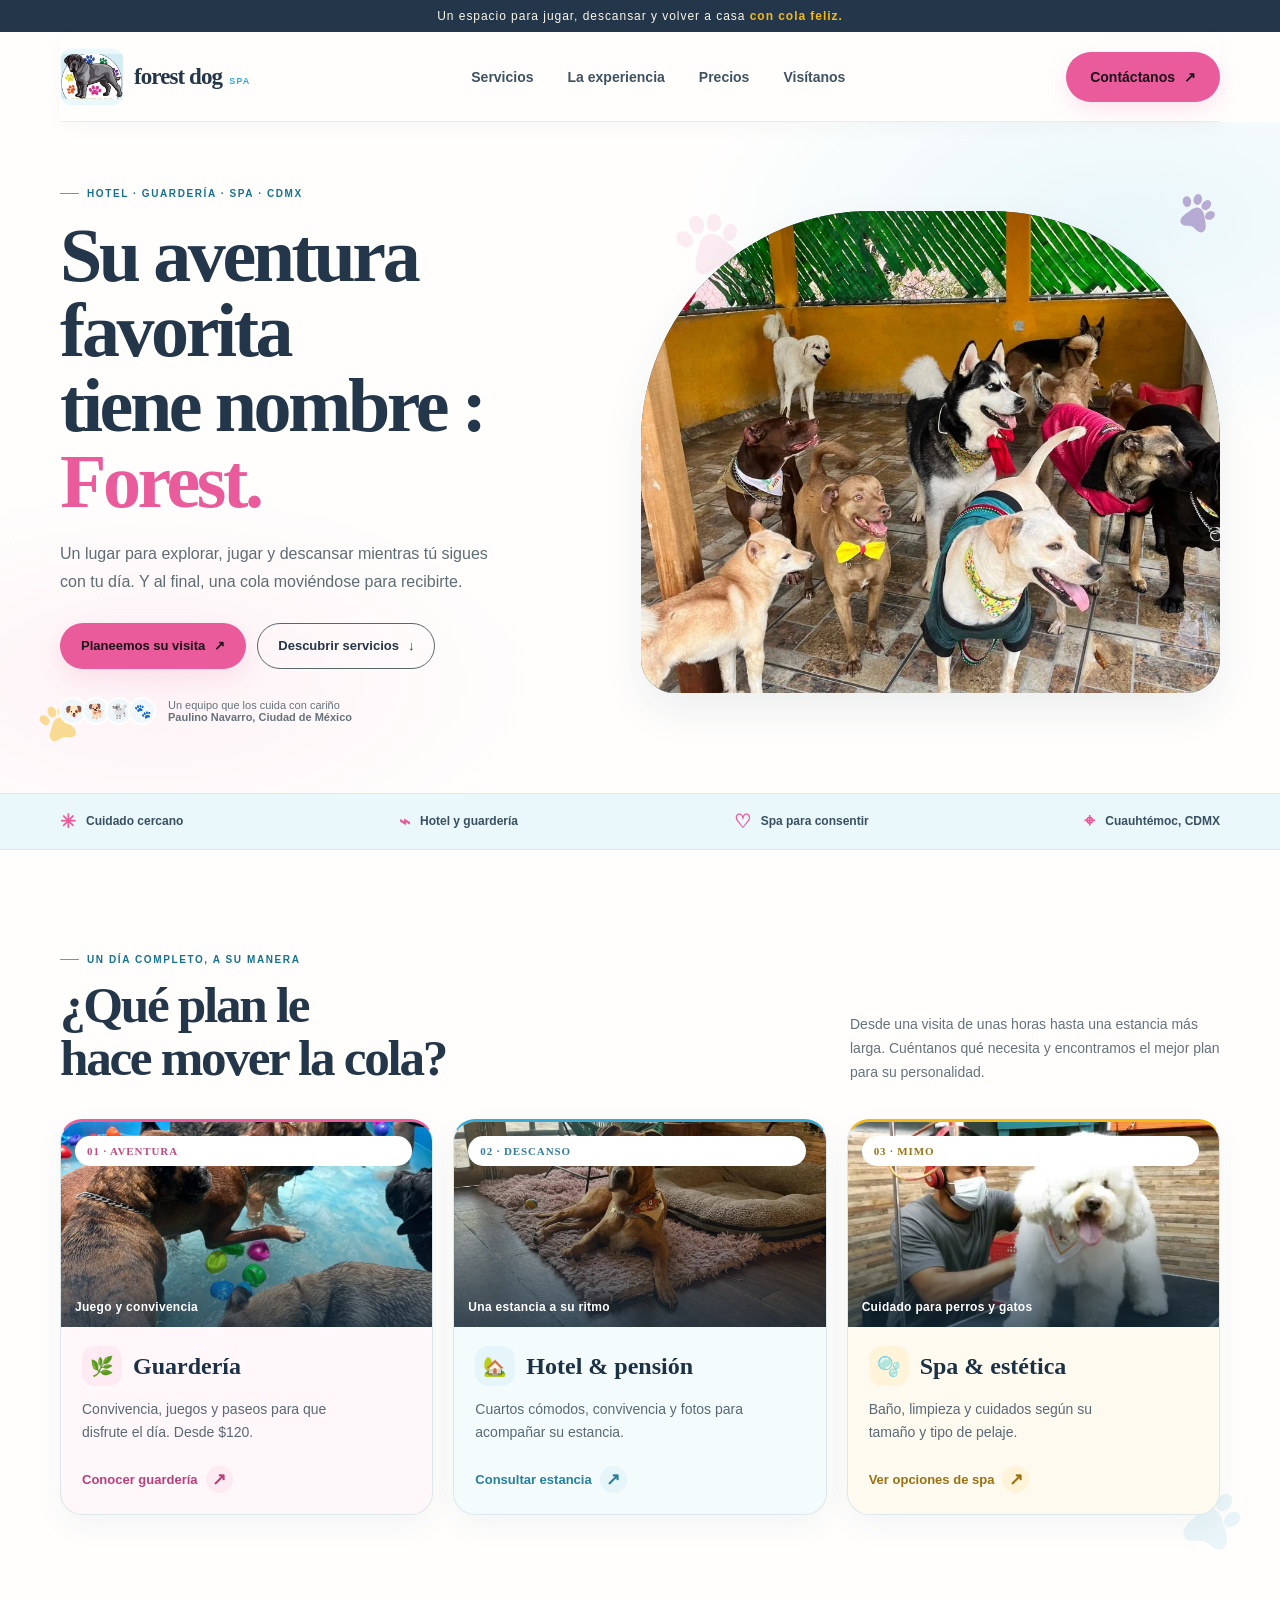
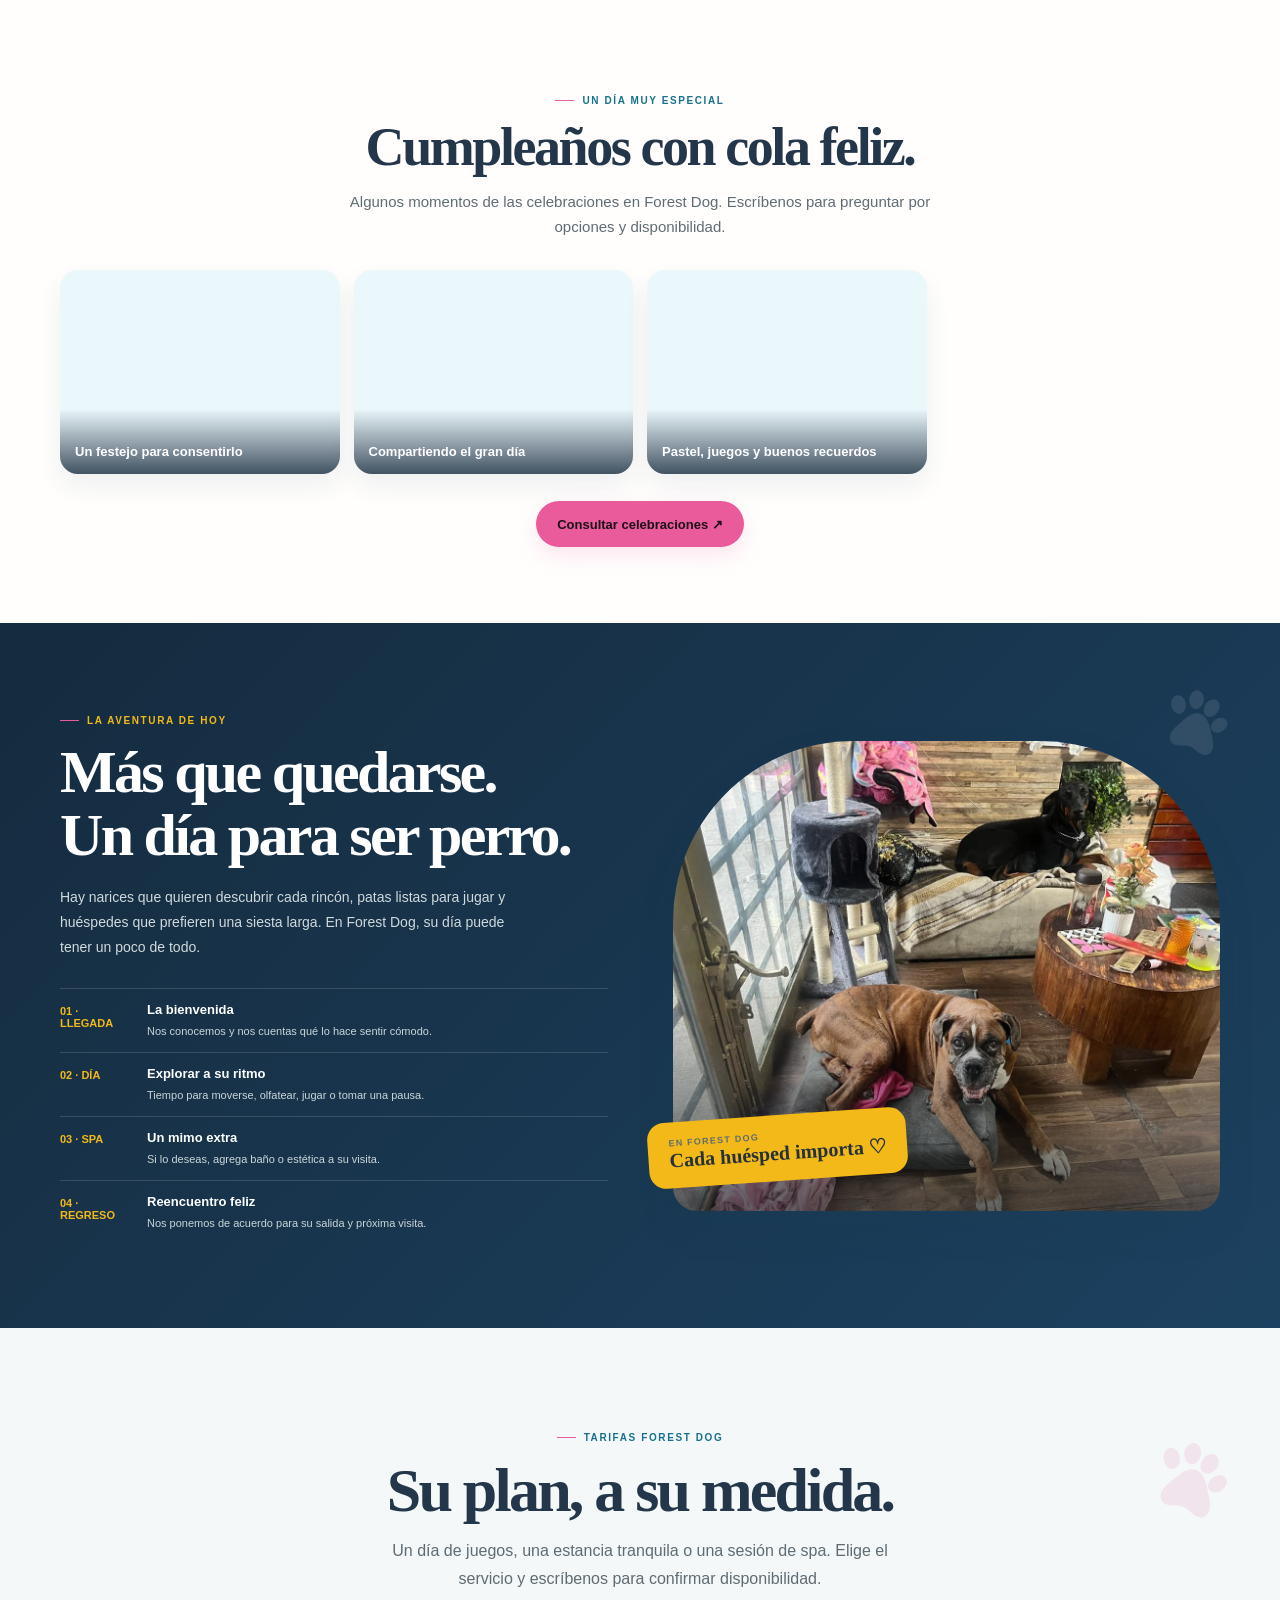
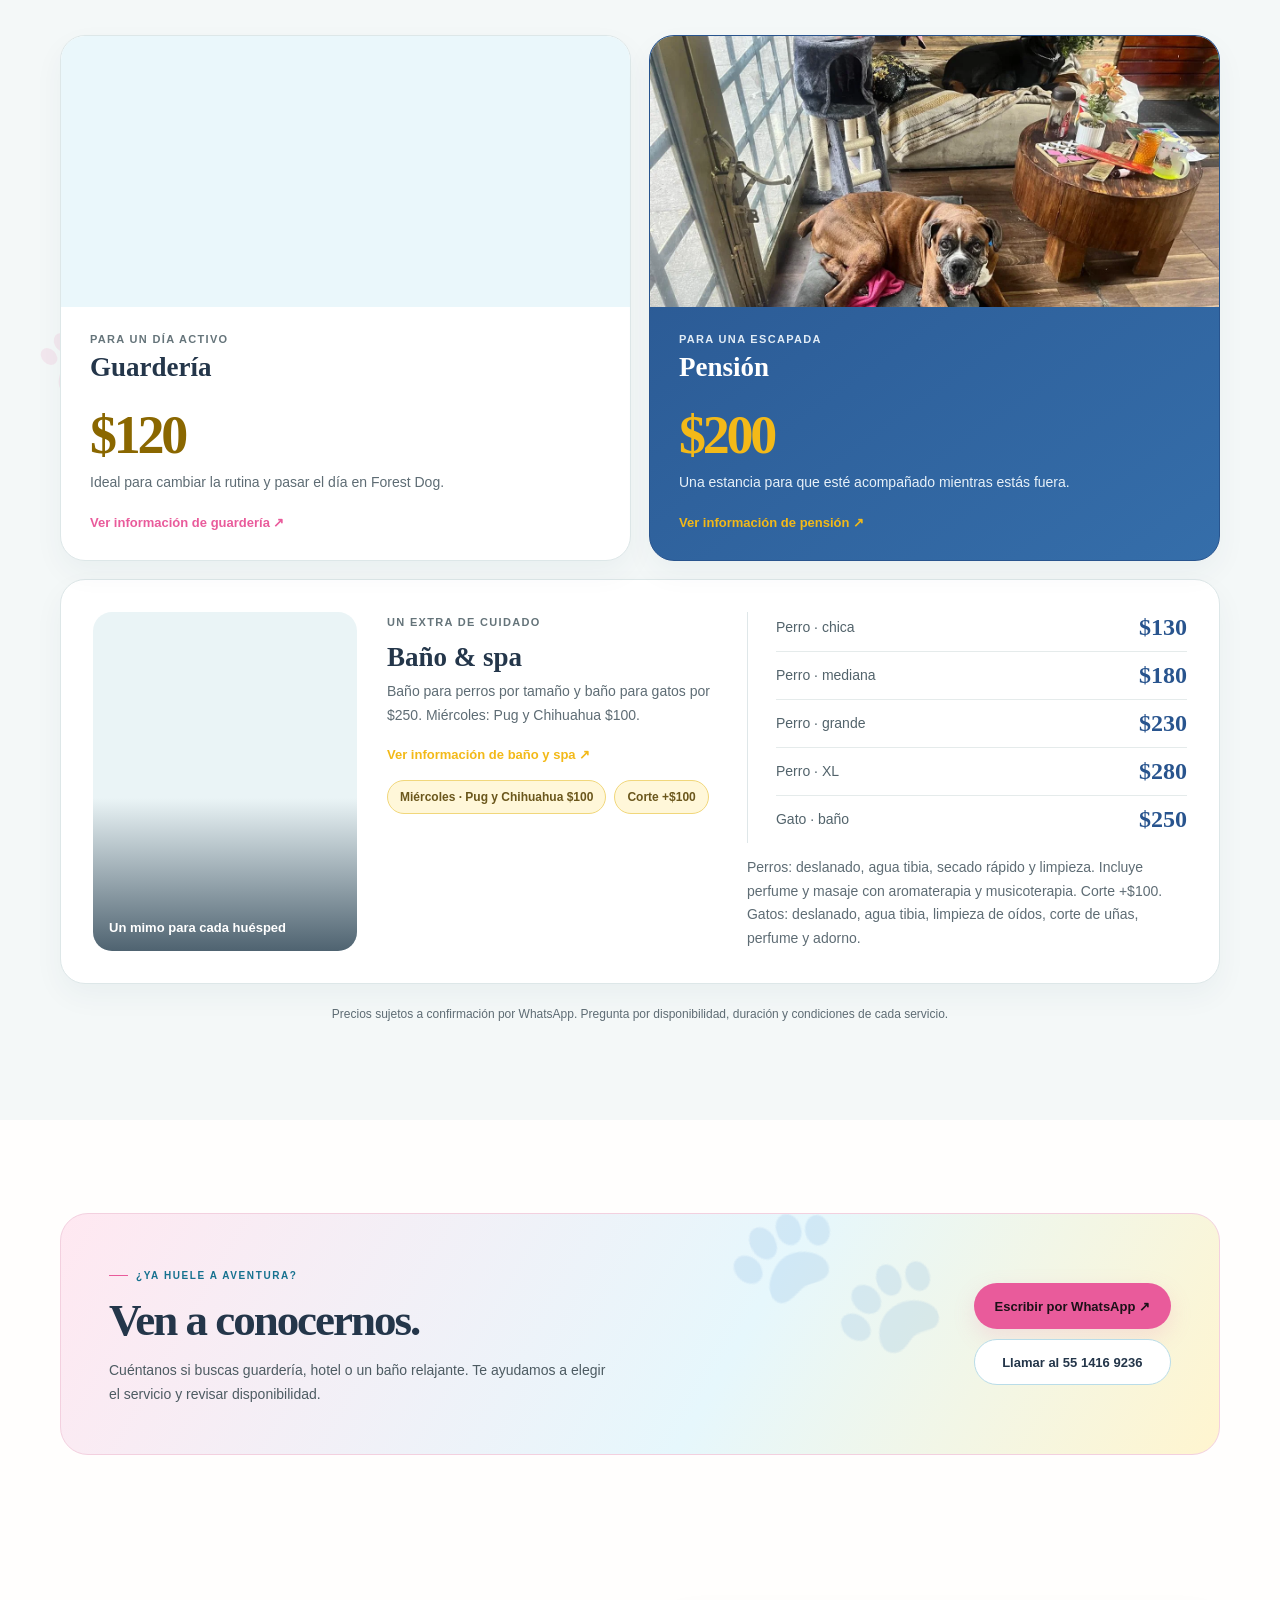
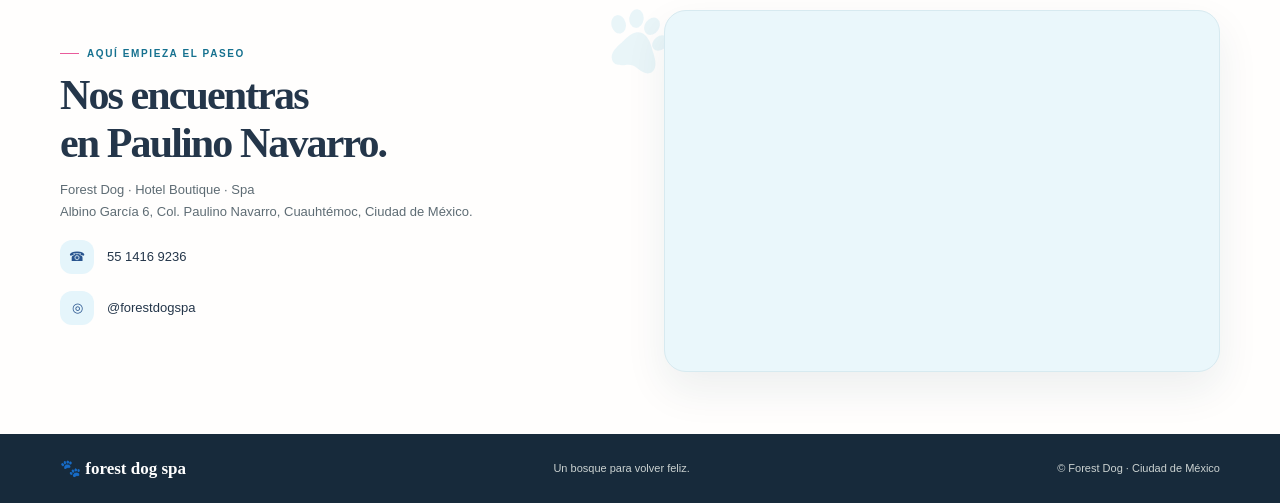
==== commit 066d946a: "Update index.html" ====
--- a/index.html
+++ b/index.html
@@ -5,29 +5,26 @@
     <meta name="viewport" content="width=device-width, initial-scale=1">
     <meta name="theme-color" content="#fffefd">
     <meta name="referrer" content="strict-origin-when-cross-origin">
-    <meta http-equiv="Content-Security-Policy" content="default-src 'self'; base-uri 'self'; object-src 'none'; script-src 'self'; style-src 'self' https://fonts.googleapis.com; font-src 'self' https://fonts.gstatic.com; img-src 'self' data: blob:; media-src 'self'; connect-src 'self'; frame-src https://maps.google.com https://www.google.com https://www.google.com.mx; form-action 'self'; upgrade-insecure-requests">
     <meta name="description" content="Forest Dog Spa: hotel, guardería y spa para perros y gatos en Paulino Navarro, Ciudad de México.">
-    <!-- Metadatos Open Graph: forman la tarjeta que aparece al compartir esta página. -->
     <link rel="canonical" href="https://chavaneitor07.github.io/FORESTDOG/">
+    <!-- Open Graph: tarjeta sencilla al compartir en WhatsApp y otras redes. -->
     <meta property="og:type" content="website">
+    <meta property="og:locale" content="es_MX">
     <meta property="og:site_name" content="Forest Dog Spa">
-    <meta property="og:locale" content="es_MX">
-    <meta property="og:url" content="https://chavaneitor07.github.io/FORESTDOG/">
     <meta property="og:title" content="Forest Dog Spa | Hotel, guardería y spa en CDMX">
     <meta property="og:description" content="Forest Dog Spa: hotel boutique, guardería y spa para perros y gatos en Paulino Navarro, Ciudad de México.">
+    <meta property="og:url" content="https://chavaneitor07.github.io/FORESTDOG/">
     <meta property="og:image" content="https://chavaneitor07.github.io/FORESTDOG/assets/forest-dog-share.png">
-    <meta property="og:image:secure_url" content="https://chavaneitor07.github.io/FORESTDOG/assets/forest-dog-share.png">
-    <meta property="og:image:type" content="image/png">
-    <meta property="og:image:width" content="1200">
-    <meta property="og:image:height" content="630">
     <meta property="og:image:alt" content="Forest Dog Spa: hotel boutique, guardería, baño y spa en Ciudad de México">
-    <meta name="twitter:card" content="summary_large_image">
+    <meta name="twitter:card" content="summary">
     <meta name="twitter:title" content="Forest Dog Spa | Hotel, guardería y spa en CDMX">
     <meta name="twitter:description" content="Forest Dog Spa: hotel boutique, guardería y spa para perros y gatos en Paulino Navarro, Ciudad de México.">
     <meta name="twitter:image" content="https://chavaneitor07.github.io/FORESTDOG/assets/forest-dog-share.png">
     <title>
       Forest Dog Spa — Un bosque para volver feliz
     </title>
+    <meta http-equiv="Content-Security-Policy" content="default-src 'self'; base-uri 'self'; object-src 'none'; script-src 'self'; style-src 'self' https://fonts.googleapis.com; font-src 'self' https://fonts.gstatic.com; img-src 'self' data: blob:; media-src 'self'; connect-src 'self'; frame-src https://maps.google.com https://www.google.com https://www.google.com.mx; form-action 'self'; upgrade-insecure-requests">
+
     <link rel="preconnect" href="https://fonts.googleapis.com">
     <link rel="preconnect" href="https://fonts.gstatic.com" crossorigin>
     <link href="https://fonts.googleapis.com/css2?family=DM+Sans:wght@400;500;600;700&family=Fraunces:opsz,wght@9..144,600;9..144,700;9..144,800&display=swap" rel="stylesheet">
@@ -91,11 +88,11 @@
               Hotel · guardería · spa · CDMX
             </span>
             <h1>
-              Su pequeño
+               Su aventura favorita
               <br>
-              bosque en la
+               tiene nombre :
               <em>
-                ciudad.
+                Forest.
               </em>
             </h1>
             <p>
@@ -573,3 +570,5 @@
   </body>
 </html>
 
+
+
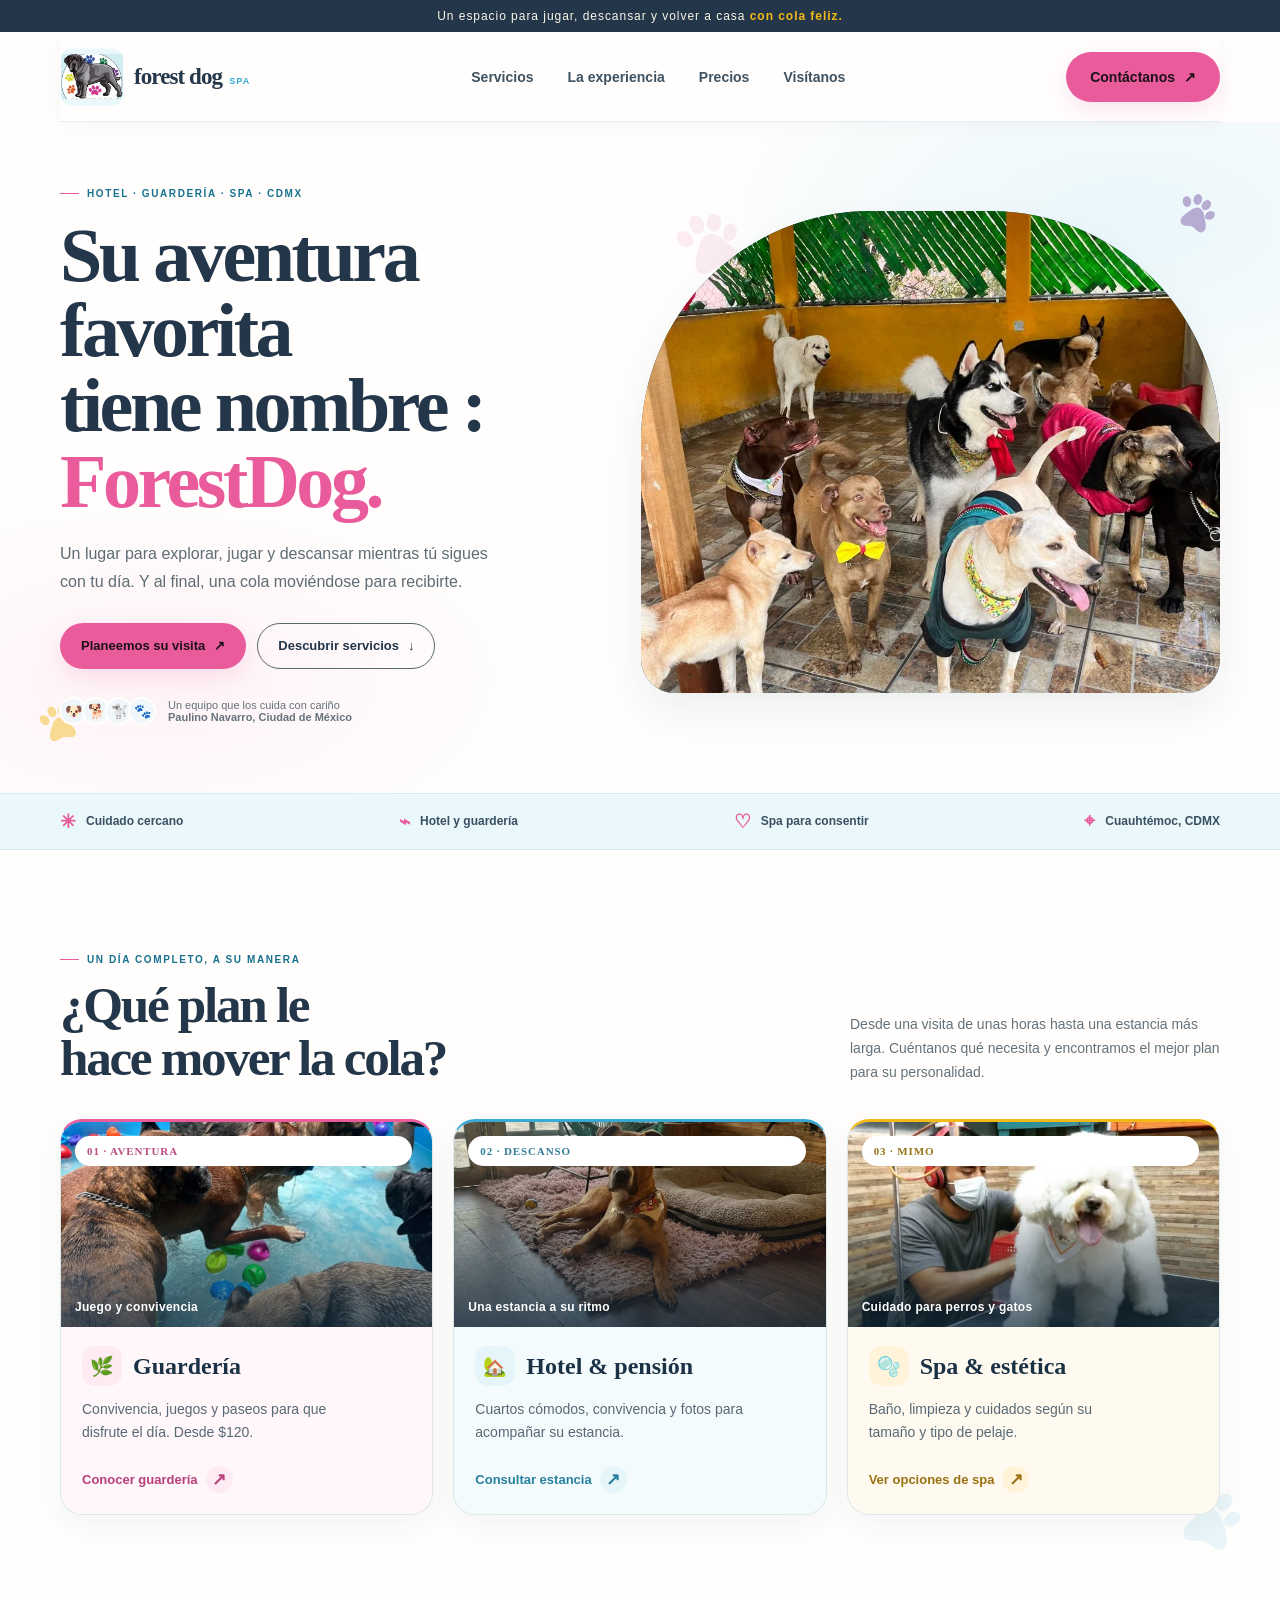
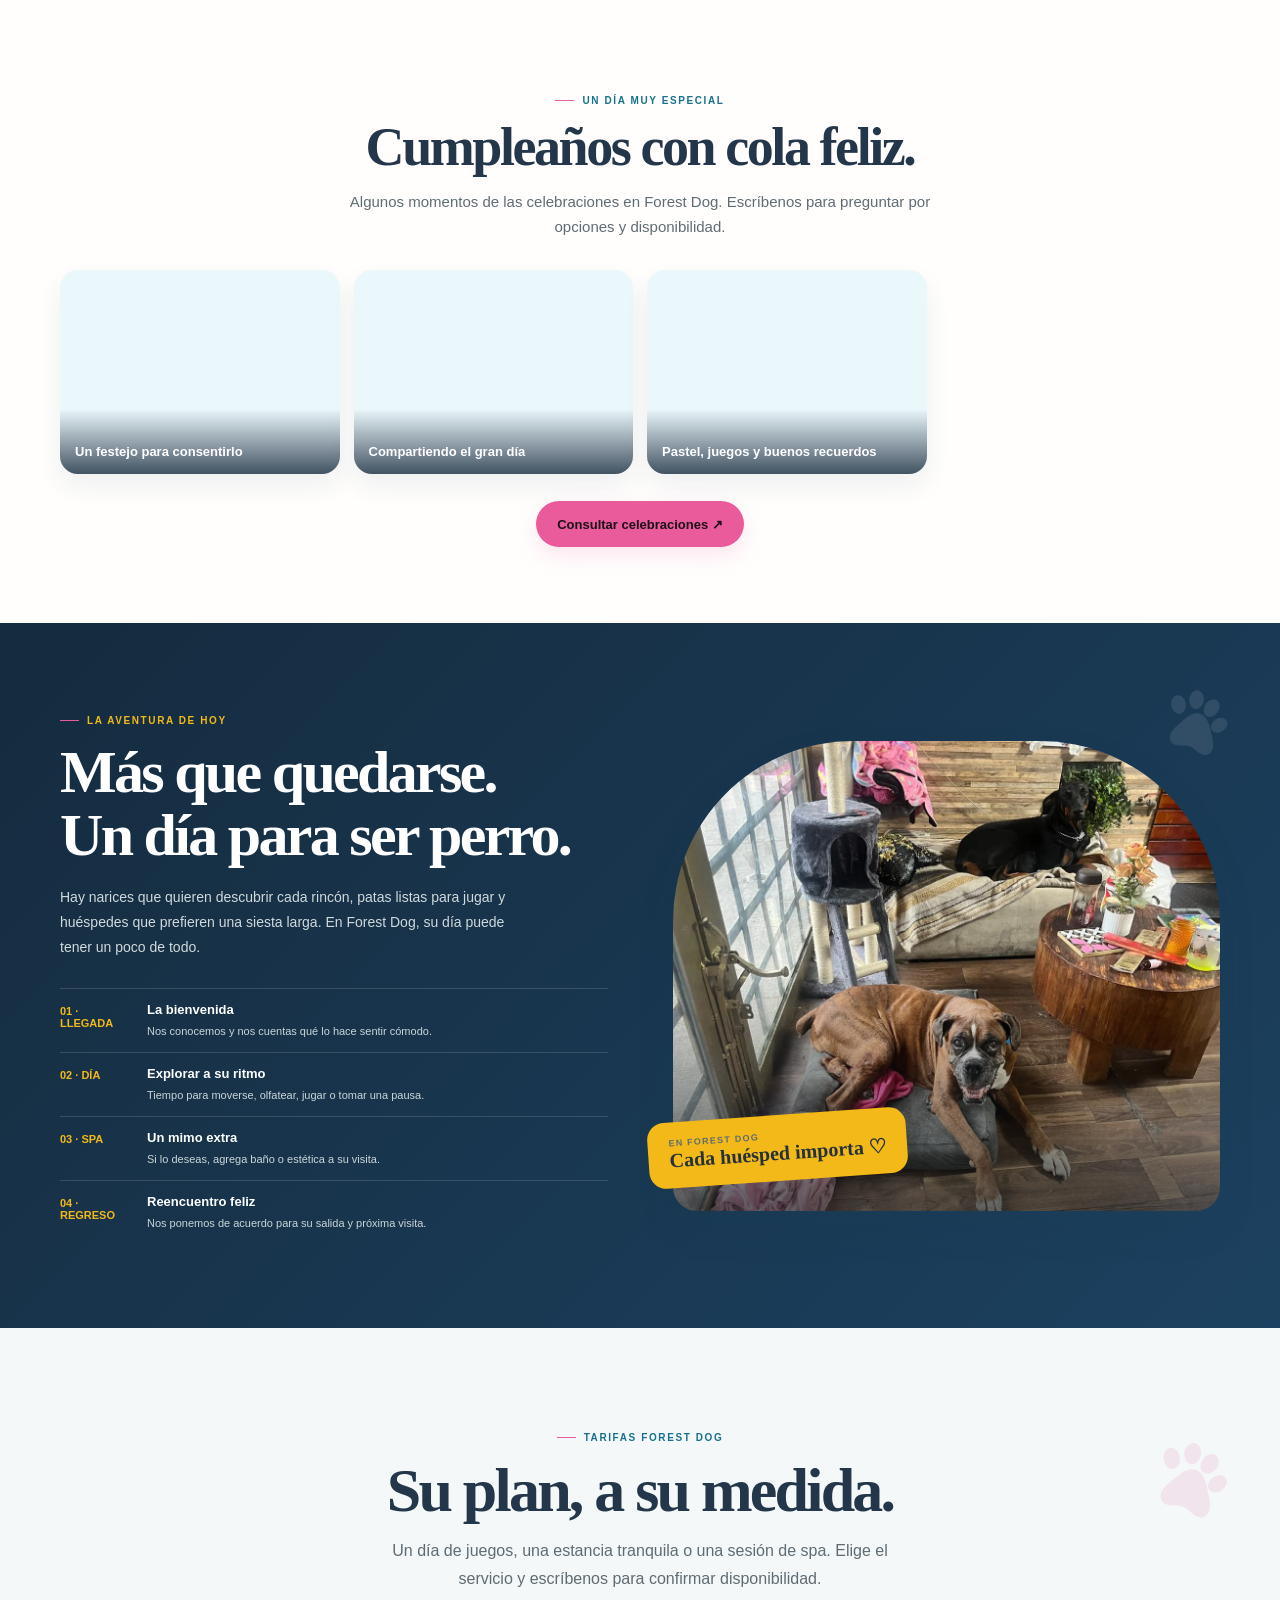
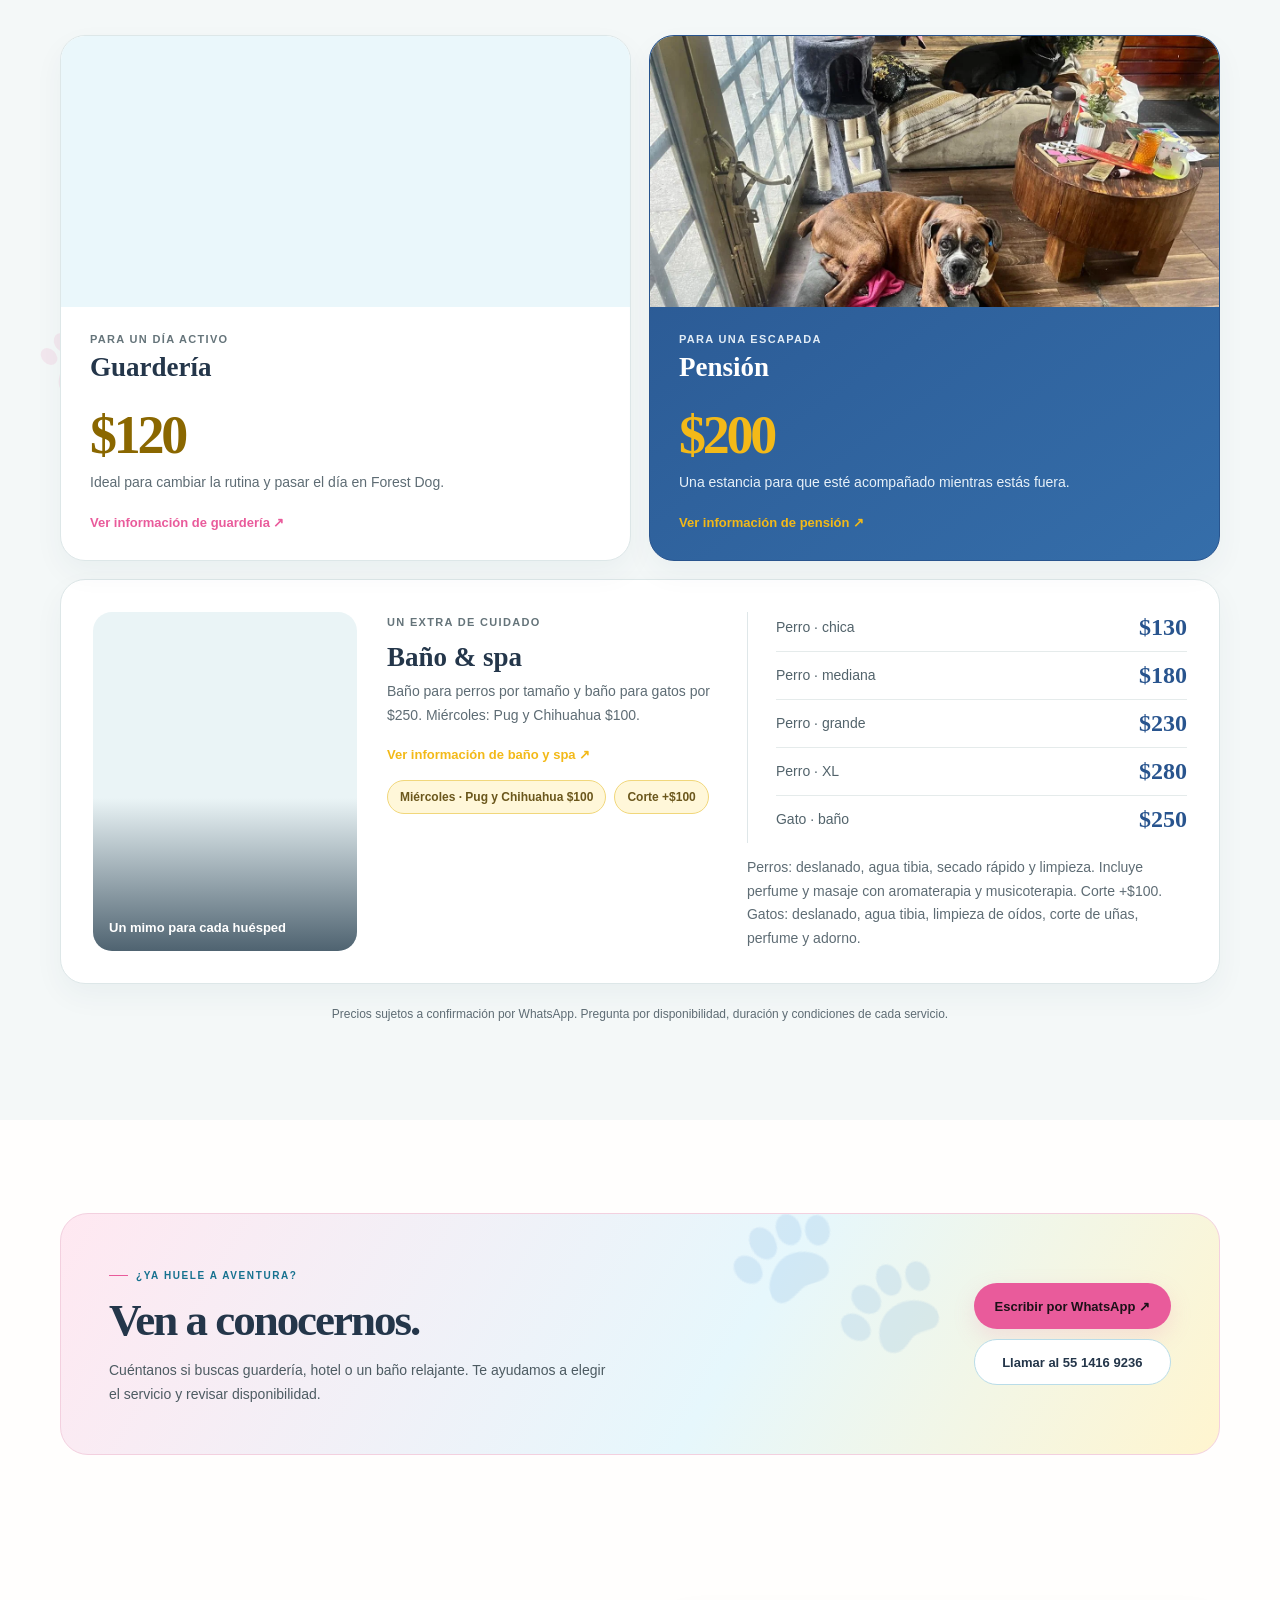
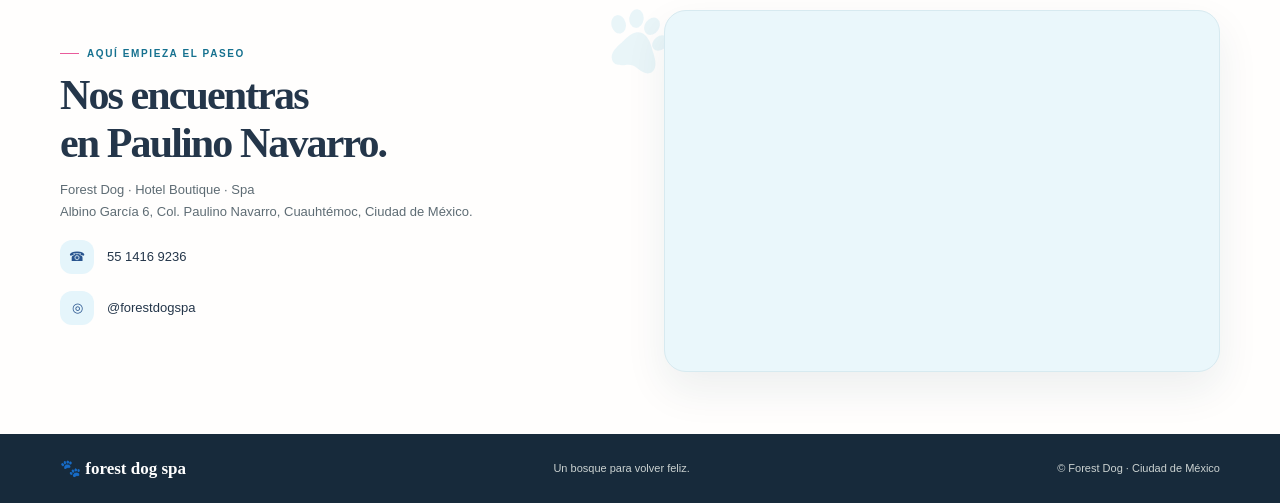
==== commit 291e1d72: "Update print statement from 'Hello' to 'Goodbye'" ====
--- a/index.html
+++ b/index.html
@@ -92,7 +92,7 @@
               <br>
                tiene nombre :
               <em>
-                Forest.
+                ForestDog.
               </em>
             </h1>
             <p>
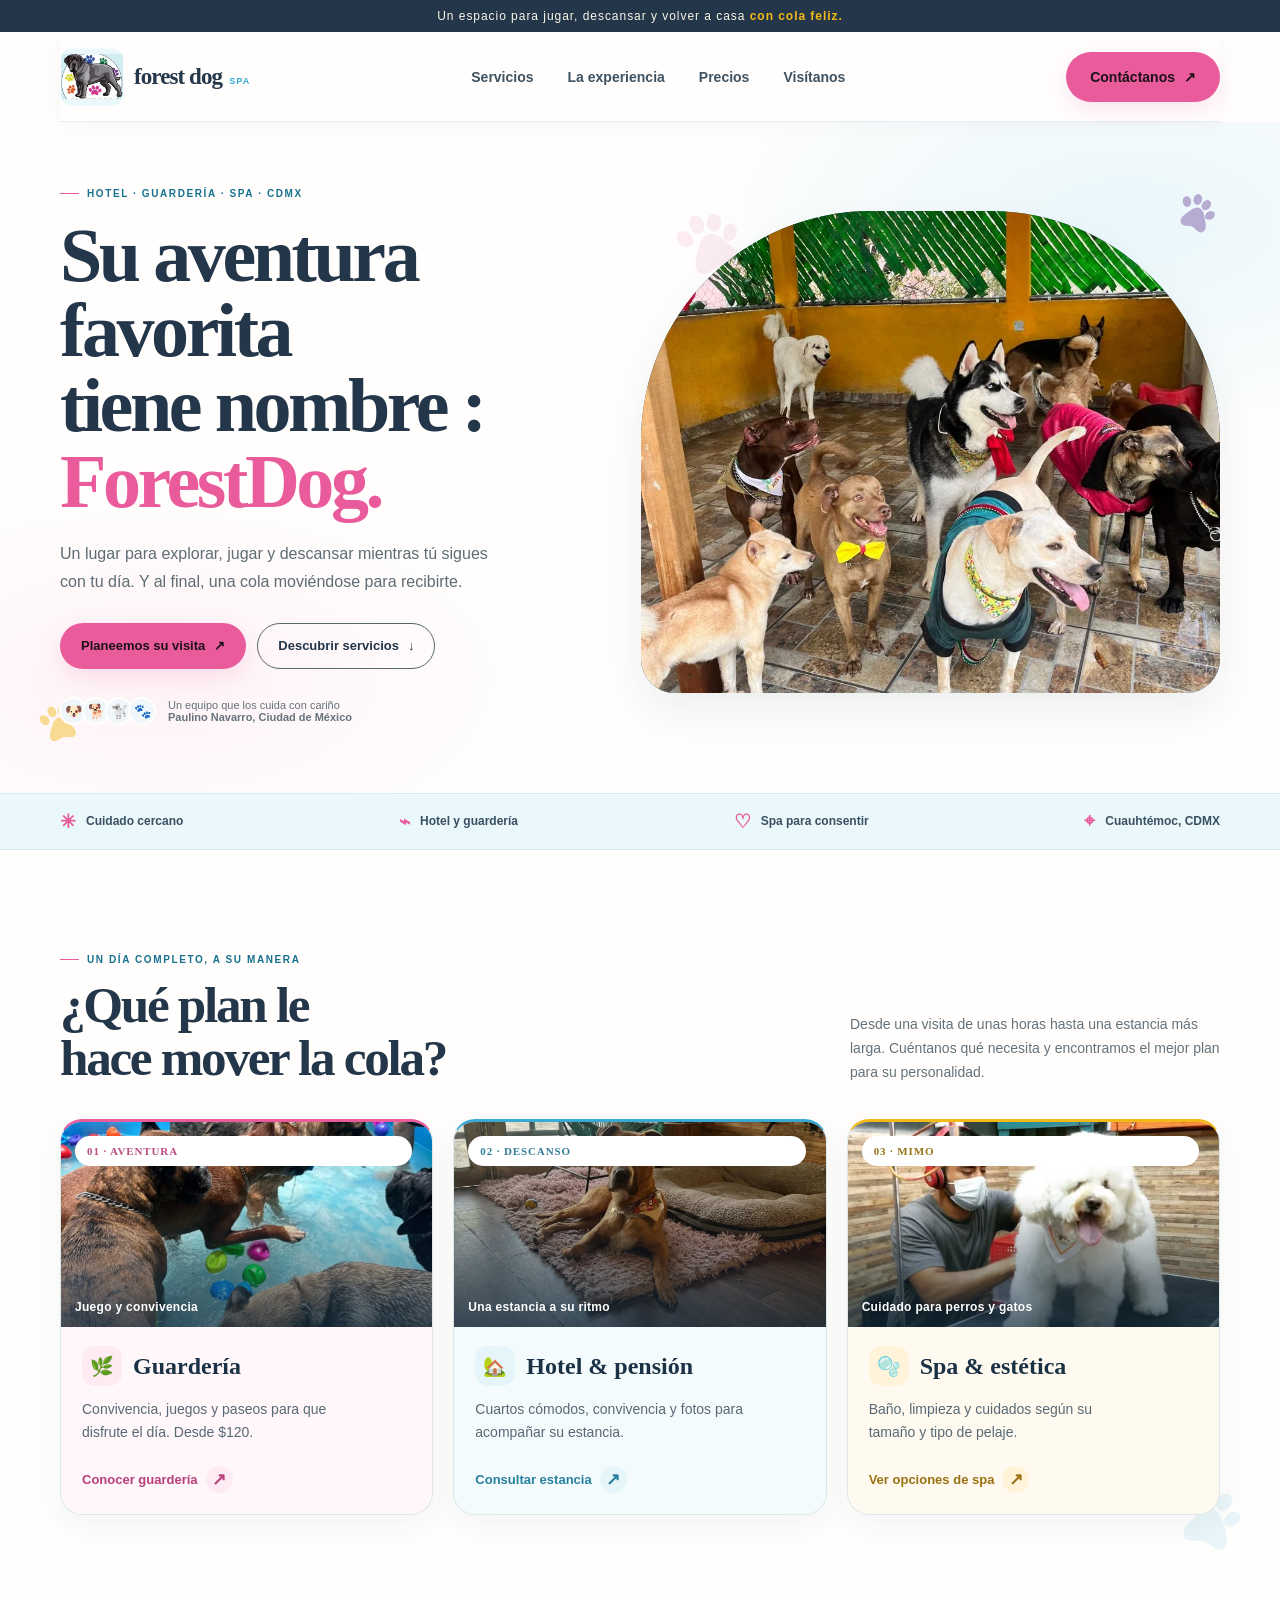
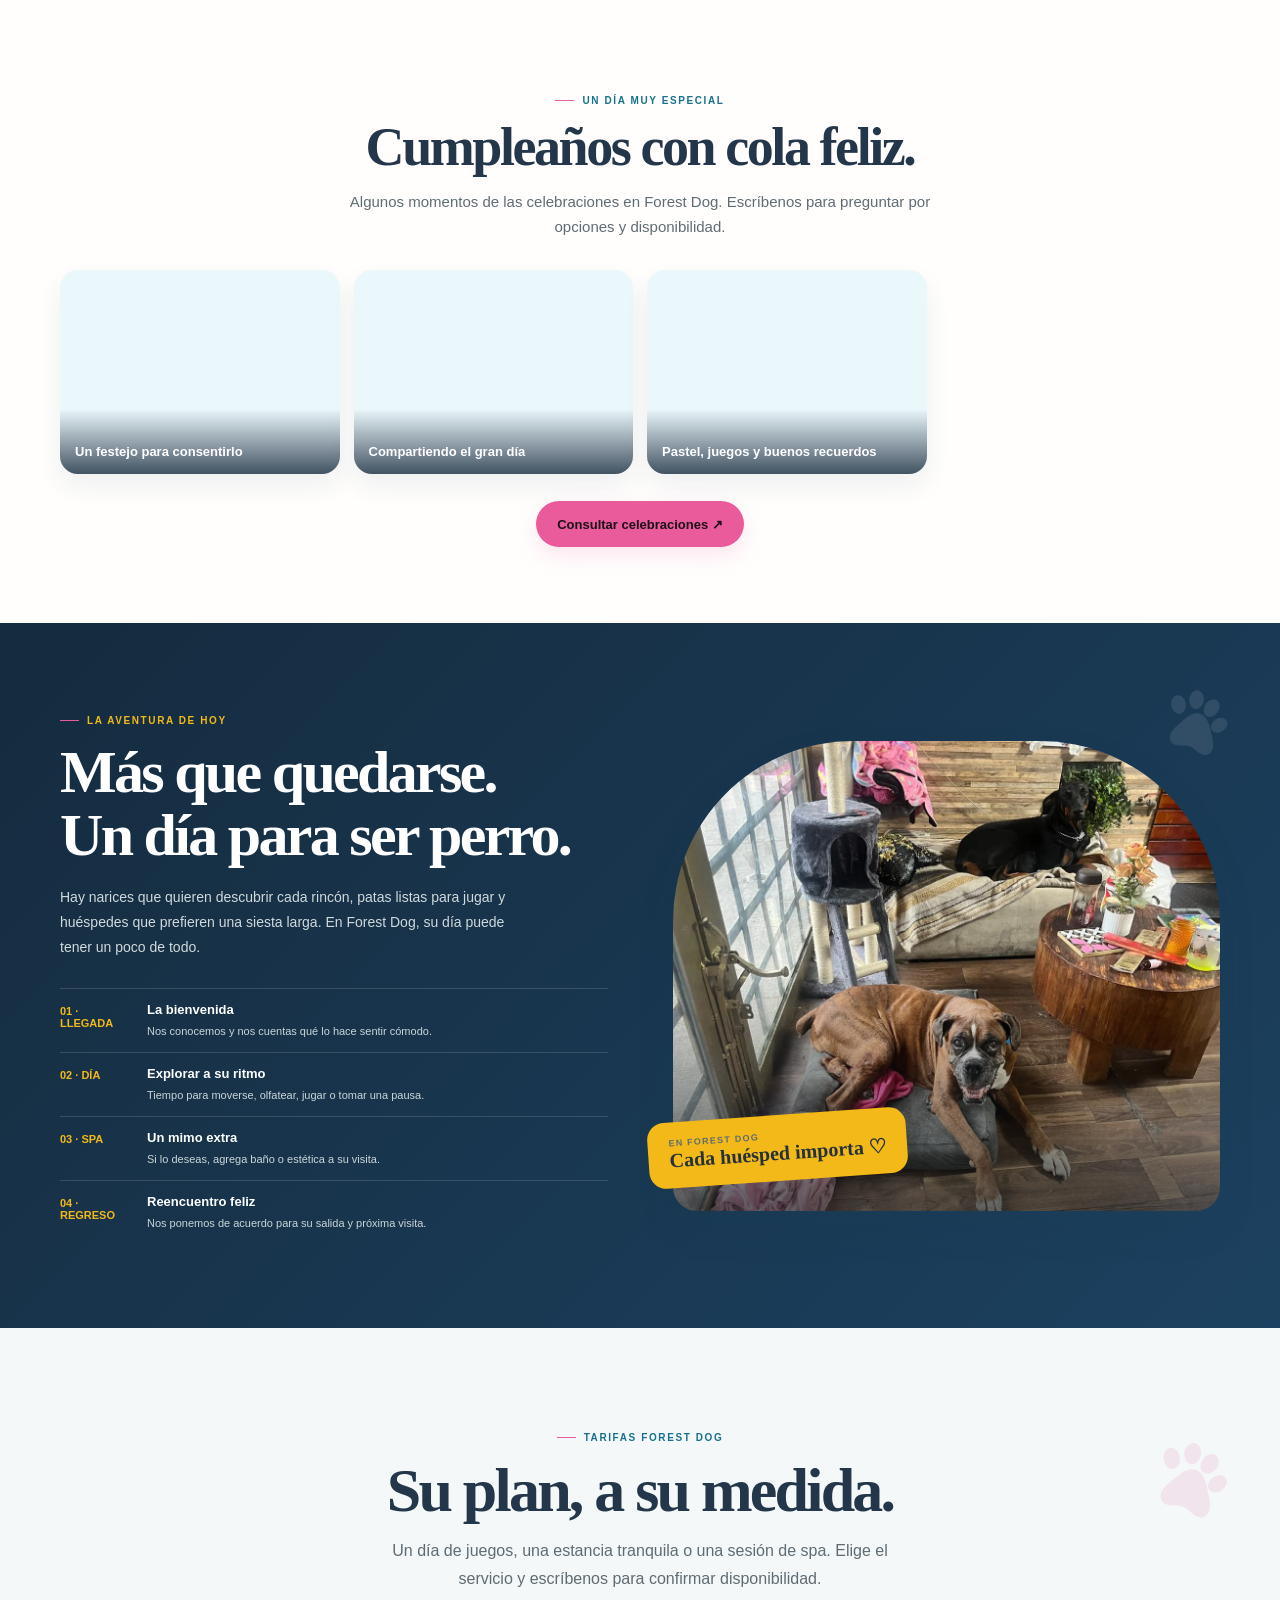
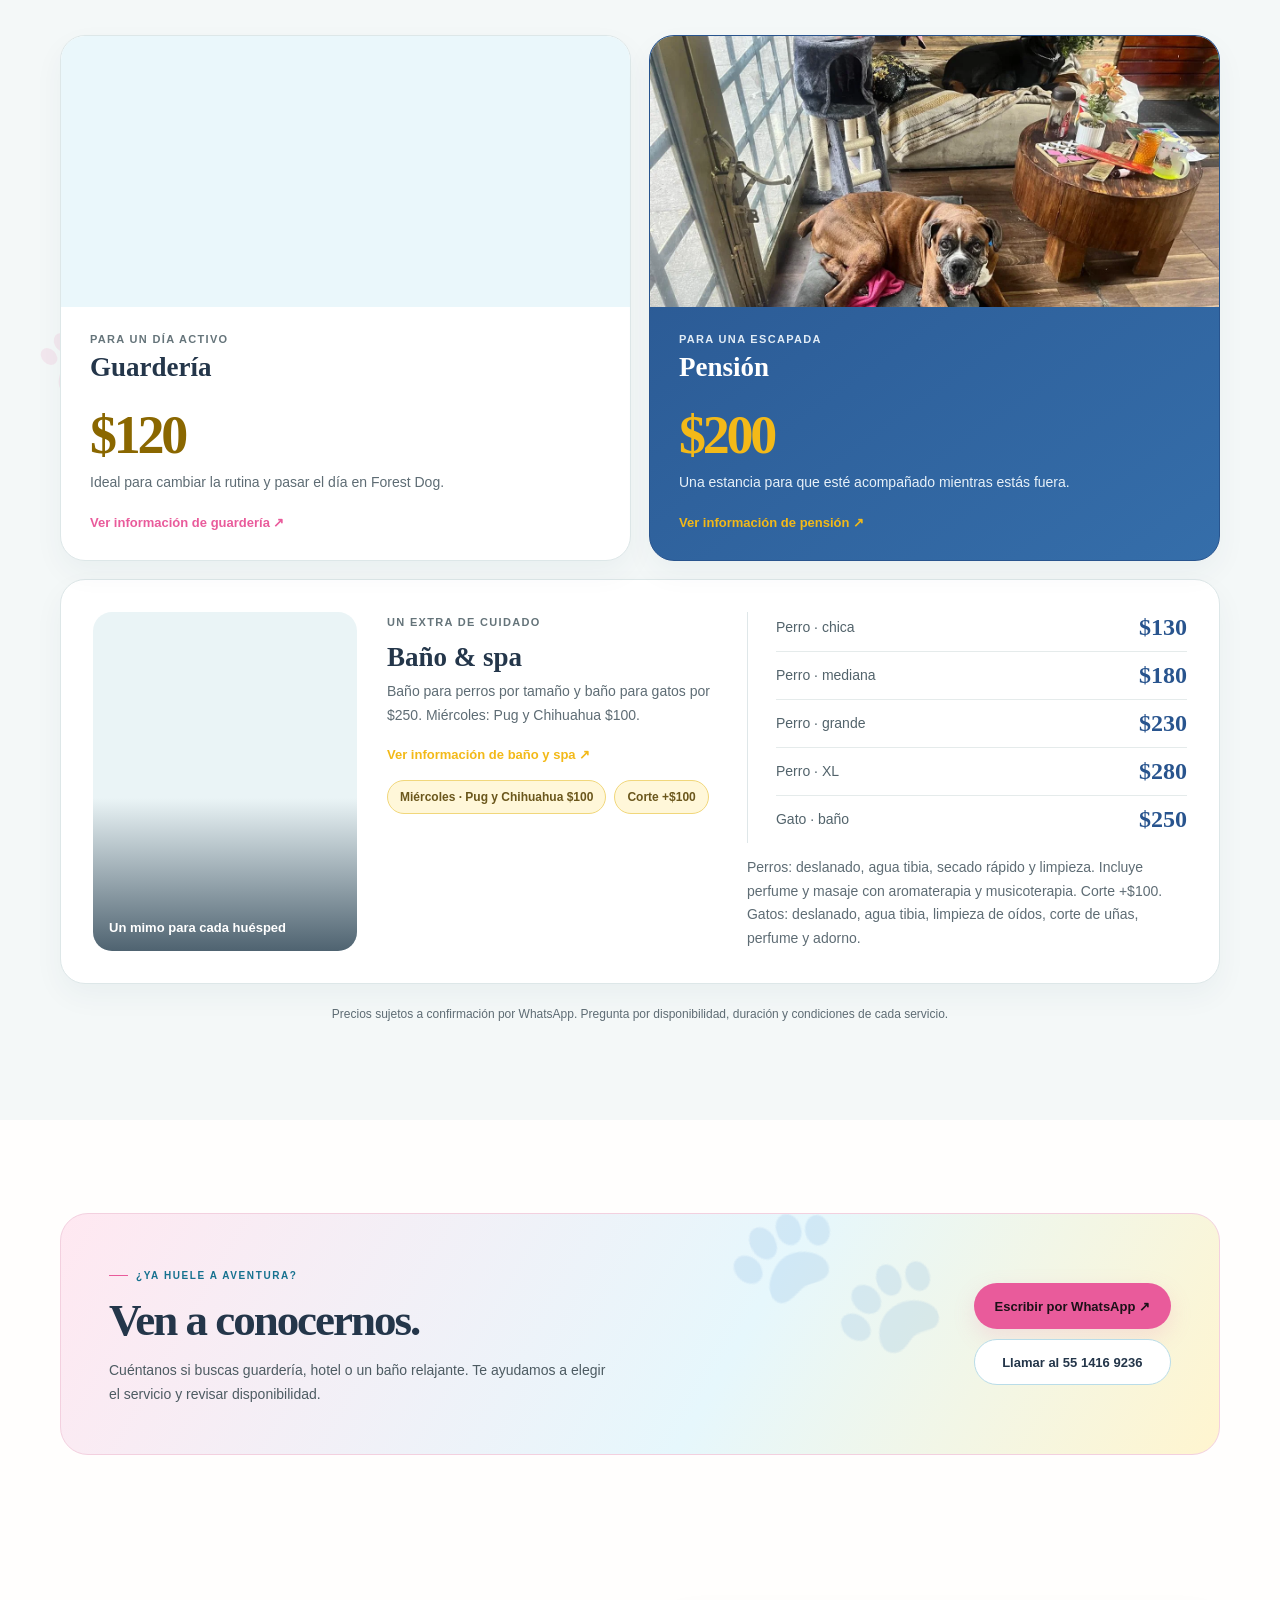
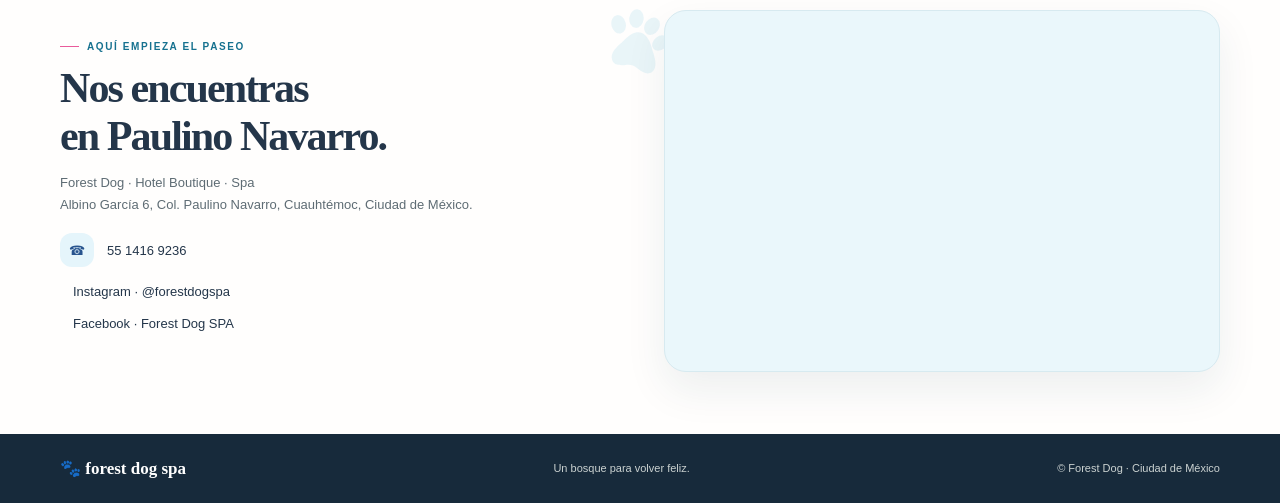
==== commit 4cbefea1: "Update index.html" ====
--- a/index.html
+++ b/index.html
@@ -88,9 +88,9 @@
               Hotel · guardería · spa · CDMX
             </span>
             <h1>
-               Su aventura favorita
+              Su aventura favorita
               <br>
-               tiene nombre :
+              tiene nombre :
               <em>
                 ForestDog.
               </em>
@@ -528,12 +528,27 @@
                 55 1416 9236
               </a>
             </div>
-            <div class="contact-line">
-              <i>
-                ◎
-              </i>
-              <a href="https://www.instagram.com/forestdogspa/" target="_blank" rel="noopener noreferrer">
-                @forestdogspa
+            <!-- Enlaces sociales con iconos vectoriales propios para evitar dependencias externas. -->
+            <div class="contact-line contact-social">
+              <span class="contact-social-icon instagram-icon" aria-hidden="true">
+                <svg viewBox="0 0 24 24" focusable="false">
+                  <rect x="3" y="3" width="18" height="18" rx="5"></rect>
+                  <circle cx="12" cy="12" r="4"></circle>
+                  <circle class="instagram-dot" cx="17.5" cy="6.5" r="1"></circle>
+                </svg>
+              </span>
+              <a href="https://www.instagram.com/forestdogspa/" target="_blank" rel="noopener noreferrer" aria-label="Instagram de Forest Dog Spa, @forestdogspa (abre en una pestaña nueva)">
+                Instagram · @forestdogspa
+              </a>
+            </div>
+            <div class="contact-line contact-social">
+              <span class="contact-social-icon facebook-icon" aria-hidden="true">
+                <svg viewBox="0 0 24 24" focusable="false">
+                  <path d="M13.5 21v-8h2.7l.4-3h-3.1V8.1c0-.9.3-1.5 1.6-1.5h1.7V3.9c-.3 0-1.3-.1-2.5-.1-2.5 0-4.2 1.5-4.2 4.3V10H7.3v3h2.8v8h3.4z"></path>
+                </svg>
+              </span>
+              <a href="https://www.facebook.com/ForestDogSPA?locale=es_LA" target="_blank" rel="noopener noreferrer" aria-label="Facebook de Forest Dog Spa (abre en una pestaña nueva)">
+                Facebook · Forest Dog SPA
               </a>
             </div>
           </div>
@@ -569,6 +584,3 @@
     </script>
   </body>
 </html>
-
-
-
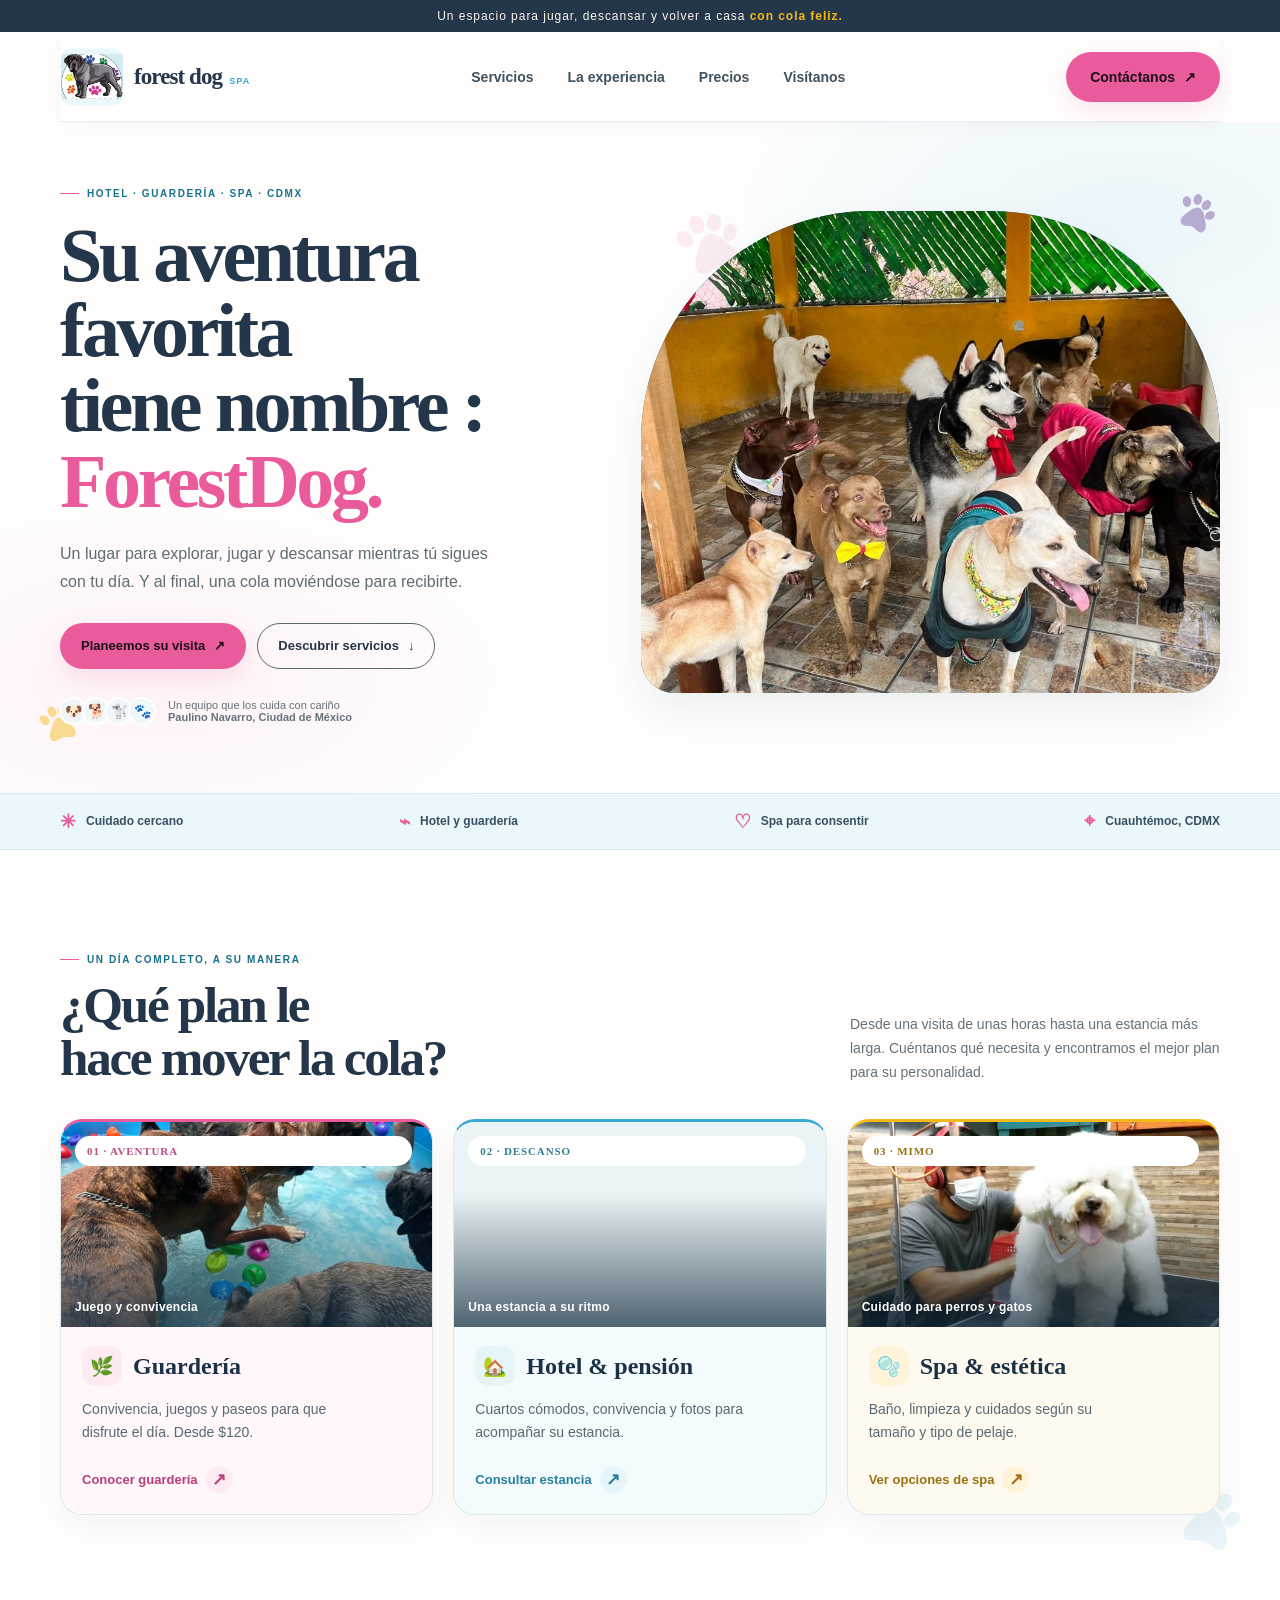
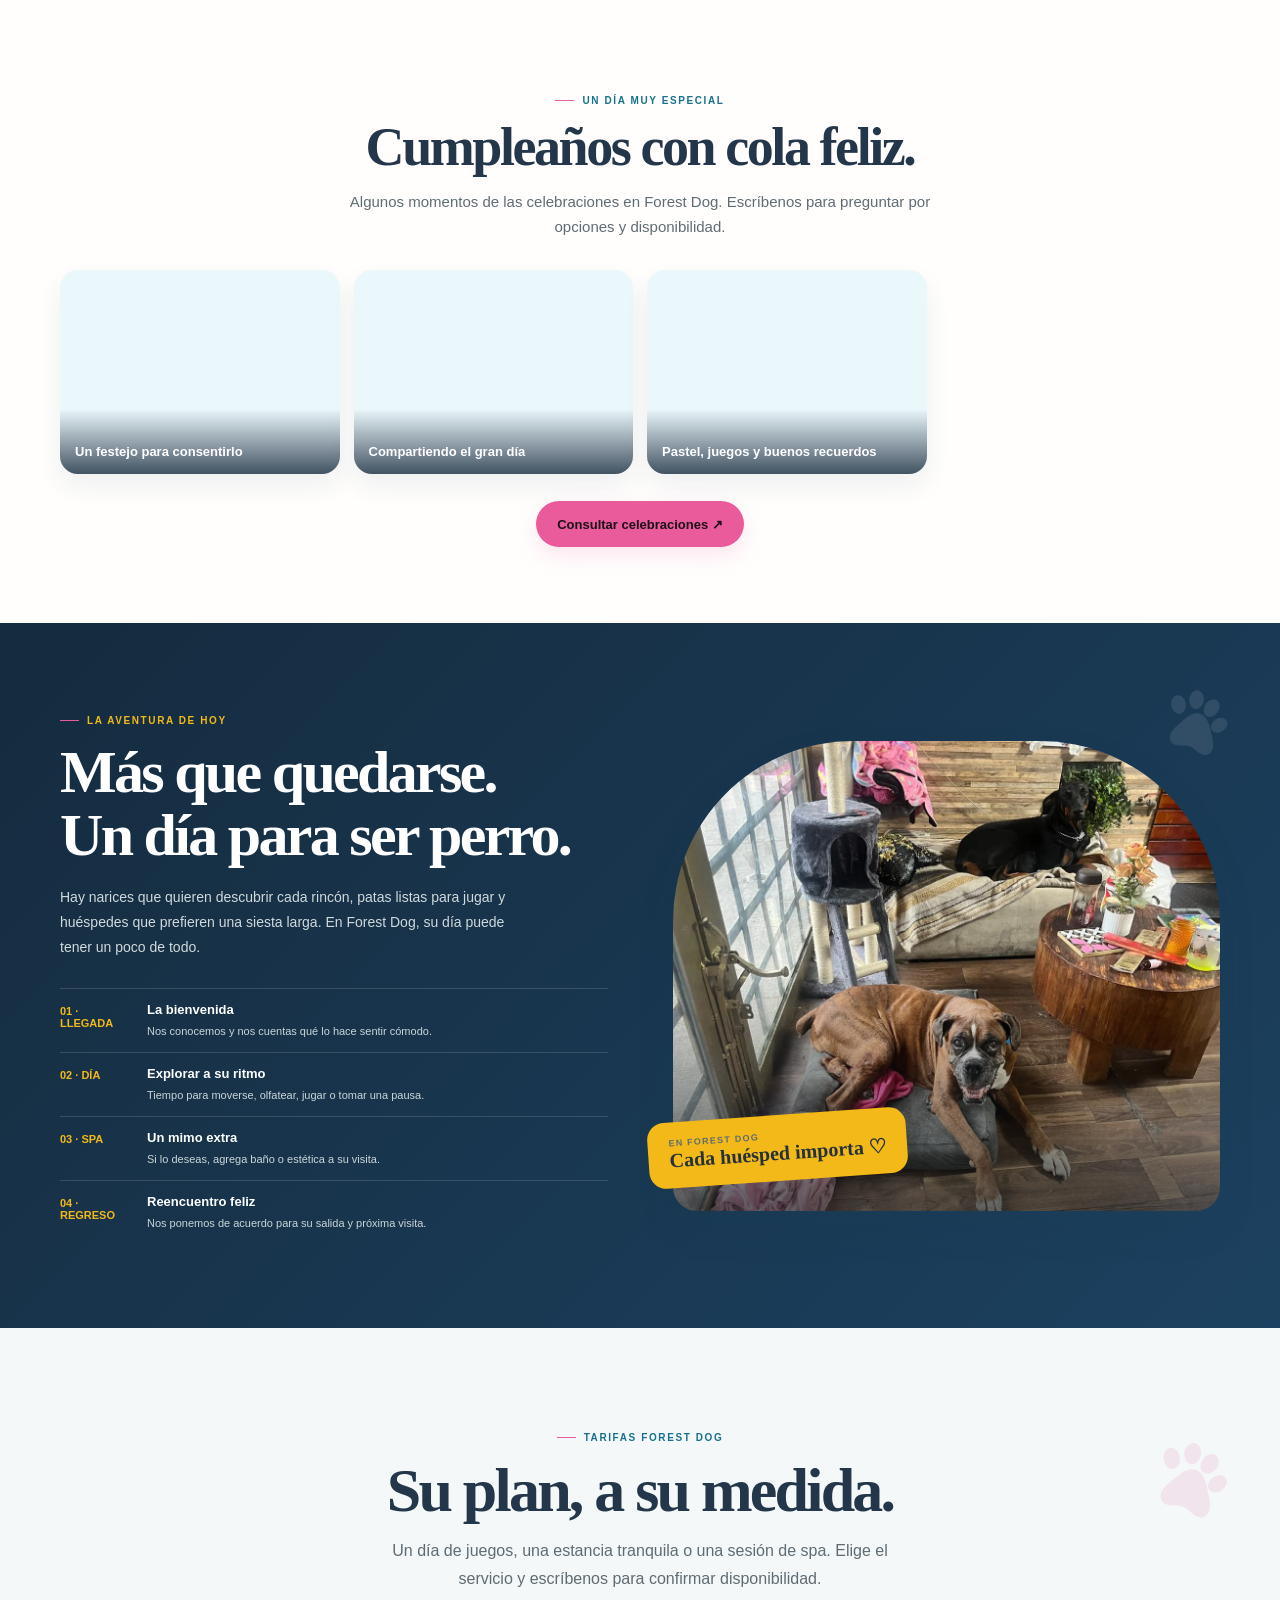
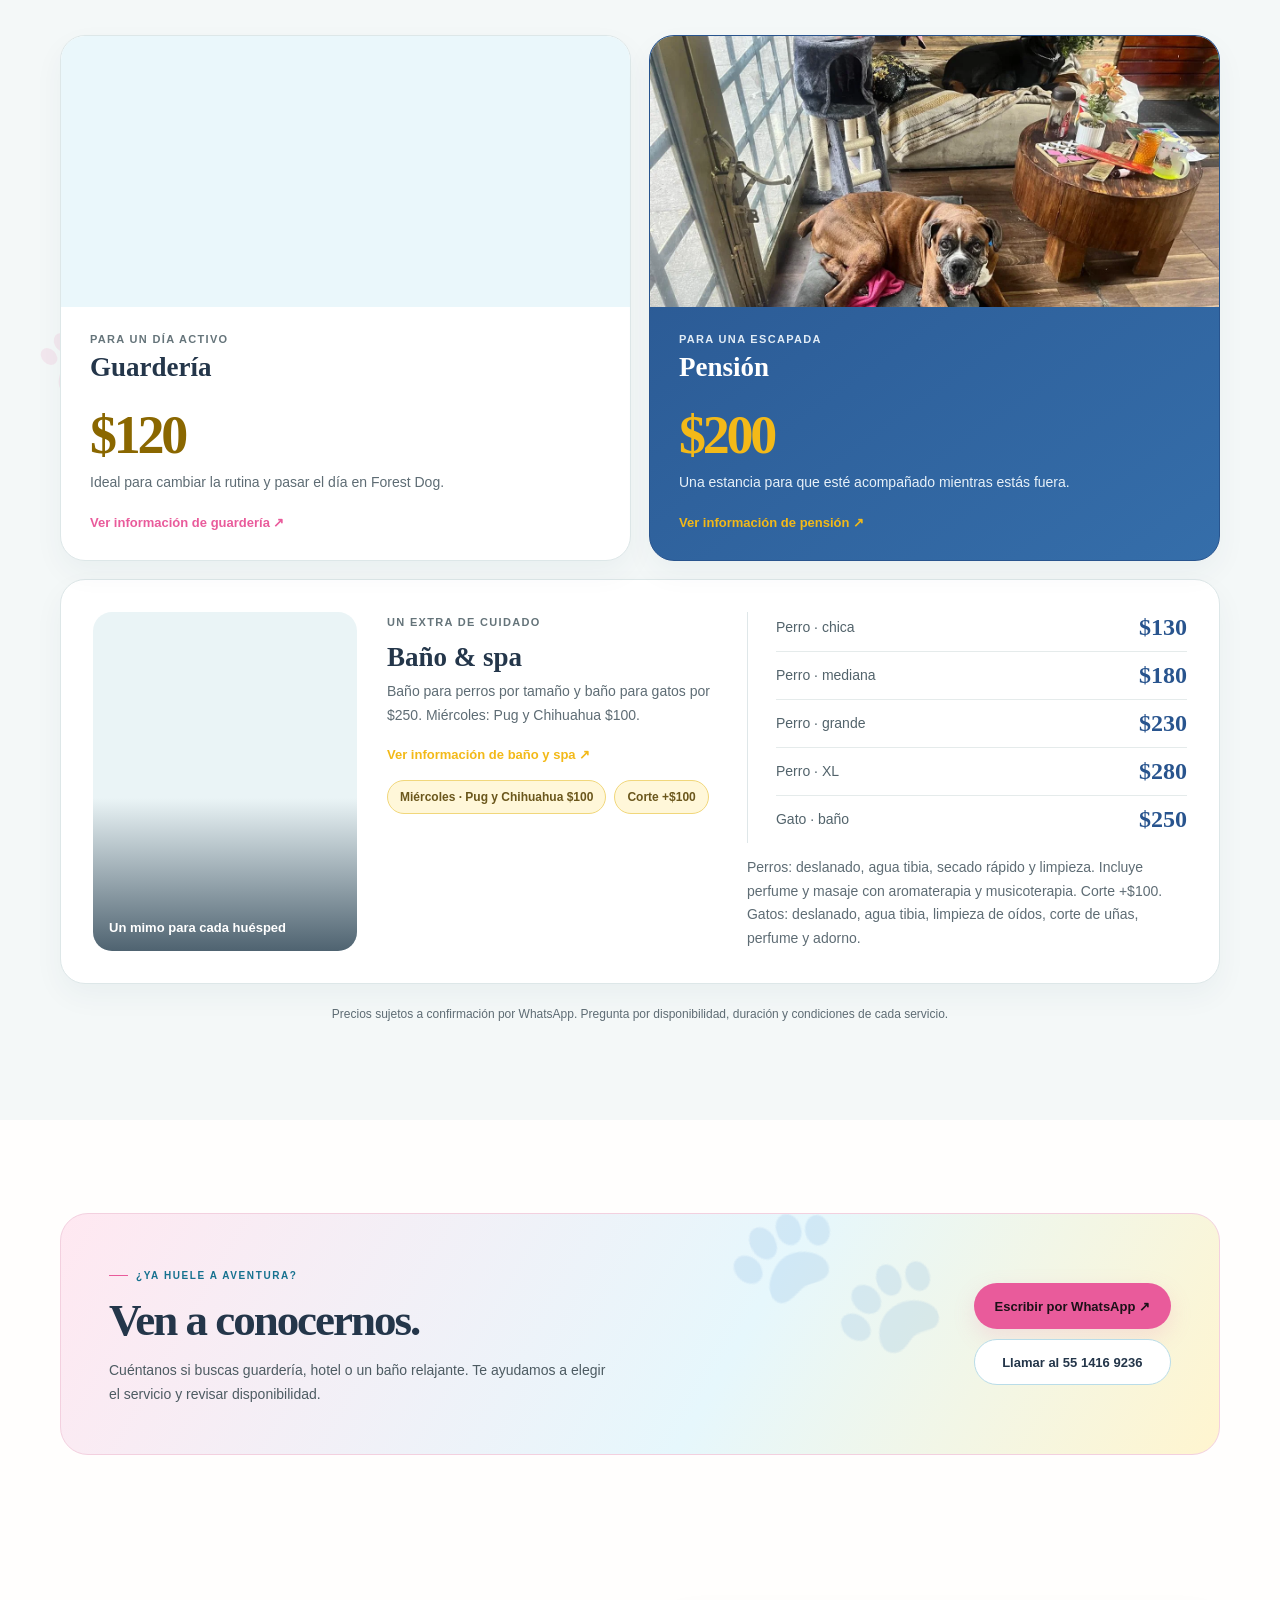
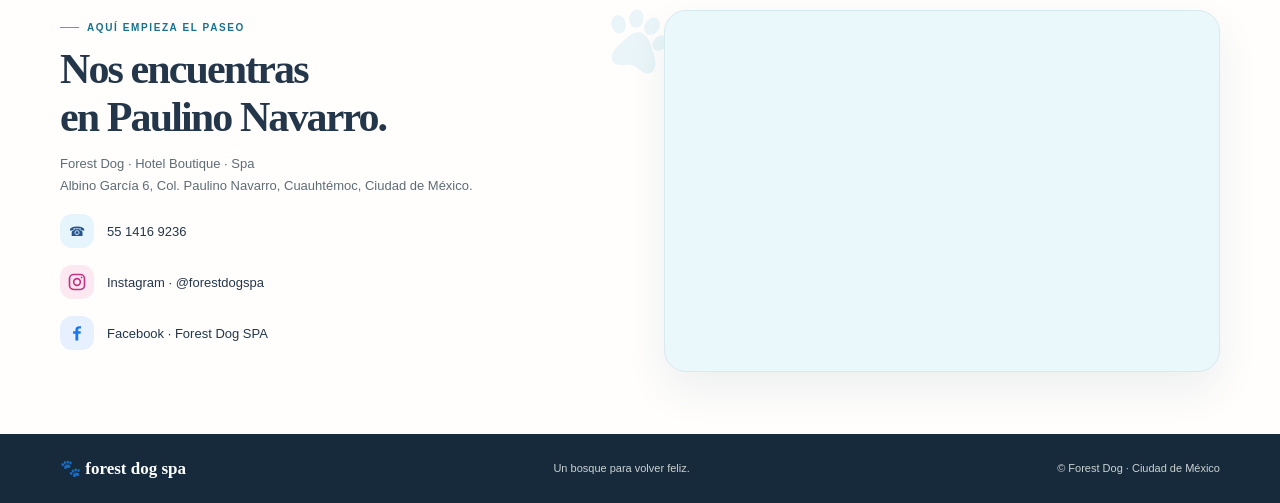
==== commit 62e4b5cf: "Update index.html" ====
--- a/index.html
+++ b/index.html
@@ -6,20 +6,20 @@
     <meta name="theme-color" content="#fffefd">
     <meta name="referrer" content="strict-origin-when-cross-origin">
     <meta name="description" content="Forest Dog Spa: hotel, guardería y spa para perros y gatos en Paulino Navarro, Ciudad de México.">
-    <link rel="canonical" href="https://chavaneitor07.github.io/FORESTDOG/">
+    <link rel="canonical" href="https://forestdogspa.com/">
     <!-- Open Graph: tarjeta sencilla al compartir en WhatsApp y otras redes. -->
     <meta property="og:type" content="website">
     <meta property="og:locale" content="es_MX">
     <meta property="og:site_name" content="Forest Dog Spa">
     <meta property="og:title" content="Forest Dog Spa | Hotel, guardería y spa en CDMX">
     <meta property="og:description" content="Forest Dog Spa: hotel boutique, guardería y spa para perros y gatos en Paulino Navarro, Ciudad de México.">
-    <meta property="og:url" content="https://chavaneitor07.github.io/FORESTDOG/">
-    <meta property="og:image" content="https://chavaneitor07.github.io/FORESTDOG/assets/forest-dog-share.png">
+    <meta property="og:url" content="https://forestdogspa.com/">
+    <meta property="og:image" content="https://forestdogspa.com/assets/forest-dog-share.png">
     <meta property="og:image:alt" content="Forest Dog Spa: hotel boutique, guardería, baño y spa en Ciudad de México">
     <meta name="twitter:card" content="summary">
     <meta name="twitter:title" content="Forest Dog Spa | Hotel, guardería y spa en CDMX">
     <meta name="twitter:description" content="Forest Dog Spa: hotel boutique, guardería y spa para perros y gatos en Paulino Navarro, Ciudad de México.">
-    <meta name="twitter:image" content="https://chavaneitor07.github.io/FORESTDOG/assets/forest-dog-share.png">
+    <meta name="twitter:image" content="https://forestdogspa.com/assets/forest-dog-share.png">
     <title>
       Forest Dog Spa — Un bosque para volver feliz
     </title>
--- a/styles.css
+++ b/styles.css
@@ -1,653 +1,662 @@
-/* 1. Design tokens: marca en modo oscuro. Ajusta estos valores para cambiar
-   el tema sin tener que editar cada componente por separado. */
-:root {
-  color-scheme: dark;
-  --bg: #111416;
-  --surface: #1a2022;
-  --surface-raised: #232a2d;
-  --ink: #f7f5ef;
-  --muted: #b7c0c2;
-  --line: #354044;
-  --pink: #f06ba6;
-  --yellow: #ffc928;
-  --sky: #65c9ed;
-  --green: #4ba66d;
-  --purple: #aa86db;
-  --blue: #28548e;
-  --paper: #fffdf7;
-  --shadow: 0 22px 55px #0006;
-  --focus: #ffd95c;
-}
-
-/* 2. Base y accesibilidad: contraste, foco de teclado y movimiento reducido. */
-* { box-sizing: border-box; }
-html { scroll-behavior: smooth; scroll-padding-top: 24px; }
-body {
-  margin: 0;
-  background: var(--bg);
-  color: var(--ink);
-  font-family: 'DM Sans', sans-serif;
-  -webkit-font-smoothing: antialiased;
-}
-a { color: inherit; text-decoration: none; -webkit-tap-highlight-color: transparent; }
-button { font: inherit; }
-a:focus-visible, button:focus-visible { outline: 3px solid var(--focus); outline-offset: 4px; }
-h1, h2, h3, p { margin-top: 0; }
-h1, h2 { font-family: Fraunces, serif; letter-spacing: -.045em; }
-.wrap { width: min(1160px, calc(100% - 44px)); margin-inline: auto; }
-.eyebrow {
-  display: inline-flex;
-  align-items: center;
-  gap: 8px;
-  color: var(--sky);
-  font-size: 10px;
-  font-weight: 700;
-  letter-spacing: .16em;
-  text-transform: uppercase;
-}
-.eyebrow::before { width: 19px; height: 1px; background: var(--pink); content: ''; }
-
-/* 3. Barra informativa y navegación. El CTA conserva un color vivo para destacar
-   sobre el fondo oscuro y llevar directamente a WhatsApp. */
-.topline {
-  padding: 9px 14px;
-  background: #090b0c;
-  color: #f9f6e9;
-  font-size: 12px;
-  letter-spacing: .08em;
-  text-align: center;
-}
-.topline b { color: var(--yellow); }
-header.wrap {
-  position: relative;
-  display: flex;
-  height: 82px;
-  align-items: center;
-  justify-content: space-between;
-  border-bottom: 1px solid var(--line);
-}
-.brand { display: flex; align-items: center; gap: 10px; font: 700 21px Fraunces, serif; letter-spacing: -.04em; }
-.brand-logo {
-  /* El emblema va separado del nombre para que ambos sigan legibles al reducir. */
-  width: 58px;
-  height: 52px;
-  border: 1px solid #ffffff70;
-  border-radius: 12px;
-  background: #cdecf4;
-  object-fit: contain;
-}
-.brand-name { display: flex; align-items: baseline; gap: 7px; }
-.brand-subtitle { color: var(--sky); font: 700 9px 'DM Sans', sans-serif; letter-spacing: .13em; text-transform: uppercase; }
-.nav-links { display: flex; align-items: center; gap: 30px; color: #e0e6e2; font-size: 13px; font-weight: 600; }
-.nav-links a, .contact-line a { transition: color .2s ease; }
-.nav-links a:hover, .contact-line a:hover { color: var(--yellow); }
-.nav-cta, .btn {
-  display: inline-flex;
-  min-height: 46px;
-  align-items: center;
-  justify-content: center;
-  gap: 9px;
-  padding: 12px 20px;
-  border: 1px solid transparent;
-  border-radius: 99px;
-  font-size: 13px;
-  font-weight: 700;
-  transition: transform .2s ease, box-shadow .2s ease, background .2s ease;
-}
-.nav-cta, .btn-dark { background: var(--pink); color: #1c1118; box-shadow: 0 8px 22px #f06ba62b; }
-.nav-cta:hover, .btn-dark:hover { transform: translateY(-2px); background: #ff82b8; box-shadow: var(--shadow); }
-.btn-services { border-color: #59666a; background: #ffffff08; color: var(--ink); }
-.btn-services:hover, .btn-call:hover { transform: translateY(-2px); border-color: var(--sky); }
-.menu-toggle { display: none; width: 42px; height: 42px; border: 1px solid var(--line); border-radius: 12px; background: var(--surface); cursor: pointer; }
-.menu-toggle span { display: block; height: 2px; margin: 5px 0; border-radius: 2px; background: var(--ink); }
-
-/* 4. Hero: fotografía con velo oscuro para que los rótulos sigan legibles. */
-.hero { position: relative; overflow: hidden; padding: 58px 0 68px; background: radial-gradient(ellipse at 92% 18%, #65c9ed1c, transparent 28%), var(--bg); }
-.hero-grid { position: relative; z-index: 1; display: grid; grid-template-columns: 1fr 1.08fr; align-items: center; gap: 45px; }
-h1 { max-width: 560px; margin: 19px 0 21px; font-size: clamp(48px, 6vw, 76px); line-height: .99; }
-h1 em { color: var(--pink); font-style: normal; }
-.hero-copy > p { max-width: 455px; margin-bottom: 27px; color: var(--muted); font-size: 16px; line-height: 1.75; }
-.hero-buttons { display: flex; flex-wrap: wrap; gap: 11px; }
-.hero-note { display: flex; align-items: center; gap: 12px; margin-top: 28px; color: var(--muted); font-size: 11px; }
-.faces { display: flex; padding-left: 4px; }
-.faces i { display: grid; width: 28px; height: 28px; margin-left: -5px; place-items: center; border: 2px solid var(--bg); border-radius: 50%; background: var(--surface-raised); font-size: 14px; font-style: normal; }
-.hero-art {
-  position: relative;
-  height: 482px;
-  overflow: hidden;
-  border-radius: 230px 230px 34px 34px;
-  background: #2c5263;
-  box-shadow: var(--shadow);
-}
-.hero-video { position: absolute; z-index: 0; display: block; width: 100%; height: 100%; object-fit: cover; inset: 0; }
-.hero-art::before, .hero-art::after { display: none; }
-.hero-sticker { position: absolute; z-index: 2; padding: 16px 19px; border-radius: 20px; background: var(--paper); box-shadow: var(--shadow); color: #24364a; }
-.sticker-top { top: 40px; left: -18px; transform: rotate(-4deg); }
-.sticker-bottom { right: -10px; bottom: 29px; transform: rotate(3deg); }
-.hero-sticker small, .story-tag small { display: block; color: #5f6d71; font-size: 9px; font-weight: 700; letter-spacing: .14em; text-transform: uppercase; }
-.hero-sticker strong { font: 700 20px Fraunces, serif; }
-.hero-caption { position: absolute; z-index: 2; bottom: 27px; left: 28px; color: white; }
-.hero-caption small { font-size: 10px; letter-spacing: .15em; text-transform: uppercase; }
-.hero-caption strong { display: block; font: 700 25px Fraunces, serif; }
-.paw { position: absolute; width: 40px; aspect-ratio: 1; background: currentColor; color: var(--pink); opacity: .45; }
-.paw.one { top: 70px; right: 5%; transform: rotate(22deg); }
-.paw.two { bottom: 50px; left: 3%; transform: rotate(-15deg); }
-
-/* 5. Beneficios rápidos y servicios: los tres tonos pastel del volante aparecen
-   como acentos sobre tarjetas oscuras, no como grandes bloques saturados. */
-.intro-strip { padding: 16px 0; border-block: 1px solid var(--line); background: #171c1e; }
-.strip-inner { display: flex; align-items: center; justify-content: space-between; gap: 20px; }
-.strip-inner span { display: flex; align-items: center; gap: 10px; color: #e2e8e4; font-size: 12px; font-weight: 600; }
-.strip-inner i { color: var(--yellow); font-size: 19px; font-style: normal; }
-.section { padding: 96px 0; }
-.section-head { display: flex; align-items: end; justify-content: space-between; gap: 30px; margin-bottom: 35px; }
-.section h2 { margin: 13px 0 0; font-size: clamp(36px, 4vw, 52px); line-height: 1.04; }
-.section-head p { max-width: 370px; margin: 0; color: var(--muted); font-size: 14px; line-height: 1.7; }
-.service-grid { display: grid; grid-template-columns: repeat(3, 1fr); gap: 16px; }
-.service-card { position: relative; min-height: 325px; overflow: hidden; padding: 25px; border: 1px solid var(--line); border-radius: 23px; background: var(--surface); transition: transform .25s ease, border-color .25s ease, box-shadow .25s ease; }
-.service-card:hover { transform: translateY(-5px); border-color: #67767a; box-shadow: var(--shadow); }
-.service-card:nth-child(1) { --service-accent: var(--pink); --service-wash: #f06ba61e; }
-.service-card:nth-child(2) { --service-accent: var(--sky); --service-wash: #65c9ed1e; }
-.service-card:nth-child(3) { --service-accent: var(--yellow); --service-wash: #ffc9281e; }
-.card-number { position: absolute; top: 18px; right: 20px; color: #aeb9b5; font: 700 13px Fraunces, serif; }
-.service-icon { display: grid; width: 48px; height: 48px; margin-bottom: 24px; place-items: center; border-radius: 16px; background: var(--service-wash); font-size: 23px; }
-.service-card h3 { margin: 0 0 9px; font: 700 25px Fraunces, serif; }
-.service-card p { max-width: 270px; color: var(--muted); font-size: 13px; line-height: 1.65; }
-.service-card a { display: inline-flex; align-items: center; gap: 8px; margin-top: 7px; color: var(--service-accent); font-size: 12px; font-weight: 700; }
-.card-deco { position: absolute; right: -14px; bottom: -21px; width: 116px; height: 116px; border-radius: 50%; background: var(--service-wash); }
-
-/* 6. La experiencia: bloque azul profundo separa la historia del resto del sitio. */
-.story { overflow: hidden; padding: 84px 0; background: linear-gradient(135deg, #152b3e, #1c4160); }
-.story-grid { display: grid; grid-template-columns: 1fr 1fr; align-items: center; gap: 65px; }
-.story h2 { margin: 15px 0 19px; font-size: clamp(38px, 5vw, 60px); line-height: 1.04; }
-/* El bloque azul es oscuro; fija un tono claro para que no herede el texto
-   marino del tema claro en el titulo y los nombres de cada momento del dia. */
-.story h2, .story .day-row strong { color: #fff; }
-.story .eyebrow { color: var(--yellow); }
-.story p { max-width: 470px; color: #d0dadc; font-size: 14px; line-height: 1.8; }
-.day-list { display: grid; margin-top: 27px; }
-.day-row { display: grid; grid-template-columns: 72px 1fr; gap: 15px; padding: 13px 0; border-top: 1px solid #ffffff24; }
-.day-row time { padding-top: 3px; color: var(--yellow); font-size: 11px; font-weight: 700; }
-.day-row strong { display: block; margin-bottom: 4px; font-size: 13px; }
-.day-row span { color: #cad6d8; font-size: 11px; }
-.story-image { position: relative; height: 470px; border-radius: 180px 180px 24px 24px; background: linear-gradient(180deg, #10141600 48%, #101416a8), url('assets/gallery/hotel/hotel-01.webp') center / cover; box-shadow: var(--shadow); }
-.story-tag { position: absolute; bottom: 30px; left: -25px; padding: 16px 21px; border-radius: 17px; background: var(--yellow); color: #25313b; transform: rotate(-4deg); }
-.story-tag strong { font: 700 20px Fraunces, serif; }
-
-/* 7. Tarifas: cifras legibles, servicio ordenado por tipo y llamadas a WhatsApp. */
-.tariff { position: relative; overflow: hidden; background: #151a1c; }
-.tariff .wrap { position: relative; z-index: 1; }
-.tariff-heading { max-width: 640px; margin: 0 auto 42px; text-align: center; }
-.tariff-heading .eyebrow { justify-content: center; }
-.tariff-heading h2 { margin: 15px 0; font-size: clamp(40px, 5vw, 62px); }
-/* Refuerza la lectura de tarifas: las condiciones y etiquetas ya no dependen
-   de texto diminuto para caber dentro de las tarjetas. */
-.tariff-heading p { max-width: 500px; margin: 0 auto; color: var(--muted); font-size: 16px; line-height: 1.75; }
-.tariff-top { display: grid; grid-template-columns: 1fr 1fr; gap: 18px; margin-bottom: 18px; }
-.tariff-card, .tariff-spa { border: 1px solid var(--line); border-radius: 25px; background: var(--surface); }
-.tariff-card { position: relative; overflow: hidden; padding: 29px; }
-/* Las dos tarifas principales usan escenas distintas y el mismo recorte para
-   que Guarderia se sienta activa y Pension transmita descanso. */
-.tariff-photo { height: 172px; margin: -29px -29px 22px; overflow: hidden; border-radius: 24px 24px 0 0; background: #eaf7fb; }
-.tariff-photo img { display: block; width: 100%; height: 100%; object-fit: cover; transition: transform .35s ease; }
-.tariff-card:hover .tariff-photo img { transform: scale(1.04); }
-.tariff-card.dark { border-color: var(--blue); background: var(--blue); color: #fff; }
-.tariff-meta { display: flex; align-items: center; justify-content: space-between; gap: 15px; margin-bottom: 25px; }
-.tariff-icon { display: grid; width: 49px; height: 49px; place-items: center; border-radius: 17px; background: #ffffff1c; font-size: 23px; }
-.tariff-label { color: #c1ccca; font-size: 11px; font-weight: 700; letter-spacing: .12em; text-transform: uppercase; }
-.dark .tariff-label { color: #e1ecf6; }
-.tariff-card h3, .spa-title h3 { margin: 5px 0 0; font: 700 27px Fraunces, serif; }
-.tariff-price { display: flex; align-items: baseline; gap: 8px; margin-bottom: 9px; }
-.tariff-price b { color: var(--yellow); font: 700 54px/1 Fraunces, serif; letter-spacing: -.06em; }
-.tariff-price span { color: #ccd5d1; font-size: 14px; }
-.tariff-detail { margin: 0; color: var(--muted); font-size: 14px; line-height: 1.7; }
-.tariff-card.dark .tariff-detail { color: #e0eaf2; }
-.tariff-cta { display: inline-flex; gap: 8px; margin-top: 20px; color: var(--yellow); font-size: 13px; font-weight: 700; }
-.tariff-card:not(.dark) .tariff-cta { color: var(--pink); }
-.tariff-spa { display: grid; grid-template-columns: .8fr 1.2fr; gap: 30px; padding: 32px; }
-.spa-title h3 { margin: 12px 0 7px; }
-.spa-title p { margin: 0; color: var(--muted); font-size: 14px; line-height: 1.7; }
-.spa-extras { display: flex; flex-wrap: wrap; gap: 8px; margin-top: 17px; }
-.spa-extras span { padding: 9px 12px; border: 1px solid #ffc92840; border-radius: 99px; background: #ffc92816; color: #ffe08a; font-size: 12px; font-weight: 700; }
-.spa-schedule { padding-left: 28px; border-left: 1px solid var(--line); }
-.spa-row { display: flex; align-items: center; justify-content: space-between; gap: 15px; padding: 10px 0; border-bottom: 1px solid var(--line); font-size: 14px; }
-.spa-row:first-child { padding-top: 2px; }
-.spa-row:last-child { border-bottom: 0; }
-.spa-row span { color: #d1d9d7; }
-.spa-row b { color: var(--sky); font: 700 24px Fraunces, serif; }
-.tariff-includes { margin-top: 13px; }
-.tariff-note { max-width: 720px; margin: 20px auto 0; color: var(--muted); font-size: 12px; line-height: 1.7; text-align: center; }
-.tariff-flower { position: absolute; top: 8%; right: 4%; color: #f06ba61c; font-size: 105px; pointer-events: none; transform: rotate(20deg); }
-
-/* 8. Conversión y contacto: WhatsApp y teléfono siempre visibles y diferenciados. */
-.visit { padding: 93px 0; }
-.visit-card { position: relative; display: grid; overflow: hidden; grid-template-columns: 1fr auto; align-items: center; gap: 35px; padding: 48px; border: 1px solid #65c9ed35; border-radius: 28px; background: linear-gradient(125deg, #1b3c50, #352638); }
-.visit-card::after { position: absolute; top: -35px; right: 24%; opacity: .1; content: '🐾'; font-size: 170px; transform: rotate(-18deg); }
-.visit h2 { margin: 13px 0; font-size: 45px; }
-.visit p { max-width: 500px; margin: 0; color: #d5dadd; font-size: 14px; line-height: 1.65; }
-.visit-actions { position: relative; z-index: 1; display: flex; flex-direction: column; gap: 10px; }
-.btn-call { border-color: #68777c; background: #ffffff08; color: var(--ink); }
-.contact { padding: 62px 0; background: #151a1c; }
-.contact-grid { display: grid; grid-template-columns: 1fr 1fr; align-items: center; max-width: 1160px; gap: 48px; }
-.contact h2 { margin: 12px 0; font-size: 42px; }
-.contact p { color: var(--muted); font-size: 13px; line-height: 1.7; }
-.contact-line { display: flex; align-items: center; gap: 13px; margin: 17px 0; font-size: 13px; }
-.contact-line i { display: grid; width: 34px; height: 34px; place-items: center; border-radius: 12px; background: #65c9ed1c; color: var(--sky); font-style: normal; }
-.map-embed { min-height: 360px; overflow: hidden; border: 1px solid var(--line); border-radius: 22px; background: #eaf7fb; box-shadow: var(--shadow); }
-.map-embed iframe { display: block; width: 100%; height: 360px; border: 0; }
-footer { padding: 24px 0; background: #090b0c; color: #cbd2d1; font-size: 11px; }
-.footer-inner { display: flex; align-items: center; justify-content: space-between; gap: 15px; }
-.footer-brand { color: #fff; font: 700 17px Fraunces, serif; }
-
-/* 9. Navegación móvil: menú desplegable accesible y controles cómodos al tacto. */
-@media (max-width: 820px) {
-  .nav-links { gap: 18px; }
-  .hero-grid { gap: 24px; }
-  .hero-art { height: 410px; }
-  .service-grid { grid-template-columns: repeat(2, 1fr); }
-  .service-card:last-child { grid-column: span 2; min-height: 260px; }
-  .story-grid { gap: 35px; }
-  .story-image { height: 410px; }
-  .strip-inner { flex-wrap: wrap; justify-content: center; }
-}
-@media (max-width: 620px) {
-  .wrap { width: min(100% - 32px, 500px); }
-  .topline { font-size: 10px; }
-  header.wrap { min-height: 72px; height: auto; }
-  .brand { gap: 7px; font-size: 18px; }
-  .brand-logo { width: 46px; height: 42px; }
-  .menu-toggle { display: block; margin-left: auto; margin-right: 9px; }
-  .nav-cta { min-height: 42px; padding: 10px 12px; font-size: 10px; }
-  .nav-links { position: absolute; z-index: 8; top: 72px; right: 0; left: 0; display: none; flex-direction: column; align-items: stretch; gap: 0; padding: 14px; border: 1px solid var(--line); border-radius: 16px; background: var(--surface); box-shadow: var(--shadow); }
-  .nav-links.is-open { display: flex; animation: menu-in .18s ease-out both; }
-  .nav-links a { padding: 12px 10px; border-bottom: 1px solid var(--line); }
-  .nav-links a:last-child { border-bottom: 0; }
-  .hero { padding: 38px 0 42px; }
-  .hero-grid { grid-template-columns: 1fr; gap: 31px; }
-  .hero-copy { text-align: center; }
-  .hero-copy .eyebrow, .tariff-heading .eyebrow { justify-content: center; }
-  .hero-copy > p { margin-inline: auto; }
-  .hero-buttons, .hero-note { justify-content: center; }
-  .hero-art { width: calc(100% - 12px); height: 360px; margin: auto; border-radius: 180px 180px 27px 27px; }
-  .sticker-top { top: 25px; left: -7px; }
-  .sticker-bottom { right: -5px; bottom: 22px; }
-  .hero-caption { bottom: 20px; left: 20px; }
-  .hero-caption strong { font-size: 20px; }
-  .strip-inner { gap: 12px 20px; }
-  .strip-inner span { font-size: 10px; }
-  .section { padding: 68px 0; }
-  .section-head { display: block; }
-  .section-head p { margin-top: 17px; }
-  .service-grid, .tariff-top { grid-template-columns: 1fr; gap: 12px; }
-  .service-card, .service-card:last-child { grid-column: auto; min-height: 250px; padding: 23px; }
-  .story { padding: 65px 0; }
-  .story-grid { grid-template-columns: 1fr; gap: 35px; }
-  .story-image { width: calc(100% - 12px); height: 340px; margin-left: 10px; border-radius: 145px 145px 22px 22px; }
-  .story-tag { left: -8px; }
-  .tariff-heading { margin-bottom: 28px; }
-  .tariff-card { padding: 23px; }
-  .tariff-photo { height: 150px; margin: -23px -23px 20px; }
-  .tariff-spa { grid-template-columns: 1fr; gap: 19px; padding: 24px; }
-  .spa-schedule { padding: 14px 0 0; border-top: 1px solid var(--line); border-left: 0; }
-  .tariff-price b { font-size: 48px; }
-  .visit { padding: 65px 0; }
-  .visit-card { grid-template-columns: 1fr; gap: 22px; padding: 30px 24px; }
-  .visit-card::after { top: -32px; right: -20px; }
-  .visit h2 { font-size: 36px; }
-  .visit-actions { display: grid; grid-template-columns: 1fr; }
-  .visit-actions .btn { min-height: 48px; }
-  .contact { padding: 55px 0; }
-  .contact-grid { grid-template-columns: 1fr; gap: 24px; }
-  .contact h2 { font-size: 36px; }
-  .footer-inner { flex-wrap: wrap; line-height: 1.6; }
-  .footer-inner > span:last-child { width: 100%; }
-}
-@media (max-width: 380px) {
-  .wrap { width: calc(100% - 26px); }
-  .brand { font-size: 16px; }
-  .brand-logo { width: 42px; height: 38px; }
-  .nav-cta { padding-inline: 9px; font-size: 9px; }
-  .menu-toggle { width: 38px; height: 38px; margin-right: 6px; }
-  h1 { font-size: clamp(42px, 12vw, 50px); }
-  .hero-art { height: 320px; }
-  .sticker-bottom strong { font-size: 14px; }
-}
-@keyframes menu-in { from { opacity: 0; transform: translateY(-6px); } to { opacity: 1; transform: translateY(0); } }
-/* Reduce animaciones para visitantes que activaron esta preferencia en su sistema. */
-@media (prefers-reduced-motion: reduce) {
-  html { scroll-behavior: auto; }
-  *, *::before, *::after { animation-duration: .01ms !important; animation-iteration-count: 1 !important; transition-duration: .01ms !important; }
-}
-
-/* 10. Fondo claro y acentos vivos: el blanco deja respirar el logotipo y los
-   colores de marca organizan la pagina sin convertirla en un bloque plano. */
-:root {
-  color-scheme: light;
-  --bg: #fffefd;
-  --surface: #ffffff;
-  --surface-raised: #f2f8fa;
-  --ink: #24364a;
-  --muted: #65727b;
-  --line: #dfe7e9;
-  --pink: #e95b9b;
-  --yellow: #f3b918;
-  --sky: #36a9d5;
-  --green: #438b56;
-  --purple: #7650a2;
-  --blue: #28548e;
-  --paper: #fffdf7;
-  --shadow: 0 18px 42px #1d3d4c14;
-  --focus: #7650a2;
-}
-body { background: var(--bg); color: var(--ink); }
-.topline { background: #24364a; }
-header.wrap { border-color: #e7edef; }
-.nav-links { color: #3e5261; }
-.brand-logo { background: #eaf8fc; }
-.hero { background: radial-gradient(ellipse at 88% 15%, #65c9ed24, transparent 28%), radial-gradient(ellipse at 12% 83%, #f06ba614, transparent 25%), #fffefd; }
-.hero-copy > p { color: #5e6c74; }
-.faces i { border-color: #fffefd; background: #f0f7fa; }
-.paw.one { color: var(--purple); }
-.paw.two { color: var(--yellow); }
-.intro-strip { border-color: #d5eaf2; background: #eaf7fb; }
-.strip-inner span { color: #385061; }
-.strip-inner i { color: var(--pink); }
-.service-card { border-color: #e2e9e7; box-shadow: 0 10px 26px #1d3d4c08; }
-.service-card:nth-child(1) { --service-accent: #d84486; --service-wash: #fce4ef; background: #fff7fa; border-top: 3px solid var(--pink); }
-.service-card:nth-child(2) { --service-accent: #2684a7; --service-wash: #dff3fa; background: #f4fbfd; border-top: 3px solid var(--sky); }
-.service-card:nth-child(3) { --service-accent: #8a6700; --service-wash: #fff0bd; background: #fffaf0; border-top: 3px solid var(--yellow); }
-.service-card:nth-child(1) .card-number { color: #bb4c80; }
-.service-card:nth-child(2) .card-number { color: #327d99; }
-.service-card:nth-child(3) .card-number { color: #967516; }
-.service-card:hover { border-color: #c5d5d8; box-shadow: var(--shadow); }
-.card-deco { background: var(--service-wash); }
-.story { background: linear-gradient(135deg, #152b3e, #1c4160); }
-.tariff { background: #f4f8f8; }
-.tariff-heading p { color: #5e6c74; }
-.tariff-card, .tariff-spa { border-color: #dde7e8; box-shadow: 0 12px 30px #1d3d4c0c; }
-.tariff-card:not(.dark) { background: #fff; }
-.tariff-card.dark { background: linear-gradient(145deg, #28548e, #356eaa); }
-.tariff-label { color: #65747a; }
-.tariff-price span { color: #65747a; }
-.tariff-detail, .spa-title p, .tariff-note { color: #5e6c74; }
-.tariff-card.dark .tariff-detail, .dark .tariff-price span { color: #e7f1f9; }
-.tariff-spa { background: #fff; }
-.spa-extras span { border-color: #f1d77b; background: #fff7d9; color: #6b571c; }
-.spa-row { border-color: #e5ebeb; }
-.spa-row span { color: #52636b; }
-.spa-row b { color: #28548e; }
-.tariff-flower { color: #e95b9b20; }
-.visit-card { border-color: #f3d0df; background: linear-gradient(120deg, #ffe8f1, #e6f7fc 58%, #fff5cf); }
-.visit p { color: #4d5b62; }
-.contact { background: #fffefd; }
-.contact p { color: #5e6c74; }
-.contact-line i { background: #e5f5fb; color: #28548e; }
-.eyebrow { color: #16718f; }
-.card-number { color: #63737b; }
-.tariff-card:not(.dark) .tariff-price b { color: #8a6700; }
-.map-embed { border-color: #d7eaf0; }
-.btn-call { border-color: #b9dce8; background: #fff; color: #24364a; }
-.btn-call:hover { background: #eff9fc; }
-footer { background: #172a3b; }
-
-/* Las tarjetas conservan su contraste y sus botones siguen siendo cómodos en móvil. */
-@media (max-width: 620px) {
-  .service-card:nth-child(1), .service-card:nth-child(2), .service-card:nth-child(3) { border-top-width: 3px; }
-  .tariff-card, .tariff-spa { box-shadow: 0 8px 22px #1d3d4c0b; }
-  .map-embed { min-height: 300px; }
-  .map-embed iframe { height: 300px; }
-}
-
-/* Huellas ornamentales inspiradas en el emblema: la mascara vectorial evita
-   depender de emojis, imagenes externas o fuentes instaladas en cada equipo. */
-.hero::after,
-#servicios::after,
-.story::after,
-.tariff::before,
-.contact::before {
-  position: absolute;
-  z-index: 0;
-  width: 68px;
-  aspect-ratio: 1;
-  background: var(--paw-tint, #28548e);
-  content: '';
-  opacity: .10;
-  pointer-events: none;
-  /* Un SVG local define la silueta, y el color viene de cada seccion. */
-  -webkit-mask: url('assets/paw-print.svg') center / contain no-repeat;
-  mask: url('assets/paw-print.svg') center / contain no-repeat;
-}
-
-/* Cada seccion recibe una sola marca y mantiene su contenido sobre la capa decorativa. */
-.paw { z-index: 1; background: currentColor; -webkit-mask: url('assets/paw-print.svg') center / contain no-repeat; mask: url('assets/paw-print.svg') center / contain no-repeat; }
-.tariff-flower { width: 78px; height: 78px; background: #e95b9b; color: transparent; font-size: 0; opacity: .12; -webkit-mask: url('assets/paw-print.svg') center / contain no-repeat; mask: url('assets/paw-print.svg') center / contain no-repeat; }
-.hero { isolation: isolate; }
-.hero-grid { z-index: 1; }
-.hero::after { top: 13%; right: 42%; --paw-tint: #e95b9b; transform: rotate(-18deg); }
-#servicios { position: relative; isolation: isolate; }
-#servicios > .wrap { position: relative; z-index: 1; }
-#servicios::after { right: 3%; bottom: 8%; --paw-tint: #36a9d5; transform: rotate(16deg); }
-.story { position: relative; isolation: isolate; }
-.story-grid { position: relative; z-index: 1; }
-.story::after { top: 9%; right: 4%; --paw-tint: #fff; transform: rotate(18deg); }
-.tariff { isolation: isolate; }
-.tariff::before { top: 43%; left: 3%; --paw-tint: #e95b9b; transform: rotate(-16deg); }
-.contact { position: relative; isolation: isolate; }
-.contact > .wrap { position: relative; z-index: 1; }
-.contact::before { top: 12%; left: 47%; --paw-tint: #36a9d5; transform: rotate(15deg); }
-
-@media (max-width: 620px) {
-  .hero::after, #servicios::after, .story::after, .tariff::before, .contact::before { width: 48px; opacity: .08; }
-  .hero::after { top: 8%; right: 8%; }
-  #servicios::after { right: 5%; bottom: 3%; }
-  .story::after { top: 4%; right: 5%; }
-  .tariff::before { top: 25%; left: 2%; }
-  .contact::before { top: 45%; left: 2%; }
-}
-
-/* Las tarjetas completas enlazan al detalle: no hace falta acertar en el CTA. */
-.service-card {
-  display: block;
-  color: inherit;
-  text-decoration: none;
-  -webkit-tap-highlight-color: transparent;
-  touch-action: manipulation;
-}
-.service-card:focus-visible {
-  outline: 3px solid var(--focus);
-  outline-offset: 5px;
-}
-.service-card:active { transform: scale(.99); }
-.service-card-link {
-  display: inline-flex;
-  min-height: 44px;
-  align-items: center;
-  gap: 8px;
-  margin-top: 2px;
-  color: var(--service-accent);
-  font-size: 13px;
-  font-weight: 700;
-}
-.service-card-link b { font-size: 17px; transition: transform .2s ease; }
-.service-card:hover .service-card-link b,
-.service-card:focus-visible .service-card-link b { transform: translateX(4px); }
-
-/* El foco y la acción táctil siguen claros en tarjetas apiladas en móvil. */
-@media (max-width: 620px) {
-  .service-card, .service-card:last-child { min-height: 250px; }
-  .service-card-link { min-height: 48px; font-size: 14px; }
-}
-
-/* Galerías con fotos locales optimizadas y recortes consistentes. */
-.photo-gallery { padding: 76px 0; background: #f4f8f8; }
-.birthday-gallery { background: #fffefd; }
-.birthday-photo-grid { grid-template-columns: repeat(3, minmax(0, 1fr)); grid-auto-rows: clamp(190px, 21vw, 270px); }
-.birthday-photo-grid .photo-tile:first-child { grid-column: auto; grid-row: auto; }
-.gallery-heading { max-width: 700px; margin: 0 auto 30px; text-align: center; }
-.gallery-heading .eyebrow { justify-content: center; }
-.gallery-heading h2 { margin: 12px 0; font-size: clamp(34px, 4.5vw, 54px); line-height: 1.08; }
-.gallery-heading p { max-width: 590px; margin: 0 auto; color: #5e6c74; font-size: 15px; line-height: 1.7; }
-.photo-grid { display: grid; grid-template-columns: repeat(4, minmax(0, 1fr)); grid-auto-rows: clamp(150px, 16vw, 205px); gap: 14px; }
-.photo-tile { position: relative; min-width: 0; overflow: hidden; margin: 0; border-radius: 18px; background: #eaf7fb; box-shadow: 0 12px 26px #1d3d4c12; isolation: isolate; }
-.photo-tile:first-child { grid-column: span 2; grid-row: span 2; }
-.photo-tile img { display: block; width: 100%; height: 100%; object-fit: cover; transition: transform .45s ease; }
-.photo-tile:hover img { transform: scale(1.045); }
-.photo-tile figcaption { position: absolute; right: 0; bottom: 0; left: 0; padding: 34px 15px 14px; background: linear-gradient(transparent, #142638c9); color: #fff; font-size: 13px; font-weight: 700; line-height: 1.35; }
-.birthday-cta { display: flex; width: fit-content; margin: 27px auto 0; }
-
-/* En móvil se apilan los mosaicos en dos columnas y se mantienen legibles. */
-@media (max-width: 720px) {
-  .photo-gallery { padding: 58px 0; }
-  .photo-grid { grid-template-columns: repeat(2, minmax(0, 1fr)); grid-auto-rows: 170px; gap: 11px; }
-  .photo-tile:first-child { grid-column: span 2; grid-row: span 2; }
-  .birthday-photo-grid { grid-template-columns: repeat(2, minmax(0, 1fr)); grid-auto-rows: 170px; }
-  .birthday-photo-grid .photo-tile:first-child { grid-column: auto; grid-row: auto; }
-  .photo-tile { border-radius: 15px; }
-  .photo-tile figcaption { padding: 30px 11px 11px; font-size: 12px; }
-}
-@media (max-width: 390px) {
-  .photo-grid { grid-auto-rows: 145px; gap: 9px; }
-  .gallery-heading { margin-bottom: 22px; }
-}
-
-/* Las fotos de tarifas conservan más contexto para evitar recortes de hocicos. */
-.tariff-photo {
-  height: auto;
-  aspect-ratio: 2.1 / 1;
-}
-.tariff-photo img { object-position: center 42%; }
-.tariff-card:first-child .tariff-photo img { object-position: center 38%; }
-@media (max-width: 620px) {
-  .tariff-photo { height: auto; aspect-ratio: 1.9 / 1; }
-}
-
-/* Las tarjetas de servicio combinan una foto propia con texto fácil de recorrer. */
-.service-grid { align-items: stretch; gap: 20px; }
-.service-card {
-  display: flex;
-  min-height: 0;
-  flex-direction: column;
-  padding: 0;
-  overflow: hidden;
-  border: 1px solid #dce8eb;
-  border-radius: 22px;
-  background: #fff;
-  box-shadow: 0 10px 30px #17384d0d;
-  transition: transform .24s ease, box-shadow .24s ease, border-color .24s ease;
-}
-.service-card:hover,
-.service-card:focus-visible {
-  transform: translateY(-6px);
-  border-color: var(--service-accent);
-  box-shadow: 0 20px 42px #17384d1a;
-}
-.service-card-photo { position: relative; height: 205px; overflow: hidden; background: #eaf4f6; }
-.service-card-photo::after {
-  position: absolute;
-  inset: 35% 0 0;
-  background: linear-gradient(180deg, transparent, #132b3db8);
-  content: '';
-  pointer-events: none;
-}
-.service-card-photo img { display: block; width: 100%; height: 100%; object-fit: cover; transition: transform .55s cubic-bezier(.2,.7,.2,1); }
-.service-card:hover .service-card-photo img,
-.service-card:focus-visible .service-card-photo img { transform: scale(1.055); }
-.card-number,
-.service-photo-tag { position: absolute; z-index: 1; display: inline-flex; align-items: center; border-radius: 999px; font-size: 11px; font-weight: 800; letter-spacing: .08em; }
-.card-number { top: 14px; left: 14px; min-height: 30px; padding: 0 12px; background: #fff; color: #17364a; }
-.service-photo-tag { right: 14px; bottom: 13px; left: 14px; color: #fff; font-size: 12px; letter-spacing: .025em; }
-.service-card-content { display: flex; flex: 1; flex-direction: column; align-items: flex-start; padding: 19px 21px 17px; }
-.service-card-title { display: flex; align-items: center; gap: 11px; }
-.service-card-title .service-icon { display: grid; width: 40px; height: 40px; flex: 0 0 40px; place-items: center; margin: 0; border-radius: 13px; background: var(--service-wash); font-size: 19px; }
-.service-card-title h3 { margin: 0; color: #1b3145; font-size: clamp(20px, 2vw, 24px); line-height: 1.15; }
-.service-card-content p { margin: 12px 0 10px; color: #586975; font-size: 14px; line-height: 1.6; }
-.service-card-link { min-height: 44px; margin-top: auto; padding-top: 8px; color: var(--service-accent); font-size: 13px; }
-.service-card-link b { display: grid; width: 27px; height: 27px; place-items: center; border-radius: 50%; background: var(--service-wash); }
-.service-card:nth-child(1) { --service-accent: #b83f78; --service-wash: #fdeaf2; }
-.service-card:nth-child(2) { --service-accent: #267f9d; --service-wash: #e6f5fa; }
-.service-card:nth-child(3) { --service-accent: #9a7112; --service-wash: #fff4d9; }
-
-@media (max-width: 900px) {
-  .service-grid { grid-template-columns: repeat(2, minmax(0, 1fr)); }
-  .service-card:last-child { grid-column: 1 / -1; }
-  .service-card:last-child .service-card-photo { height: 230px; }
-}
-@media (max-width: 620px) {
-  .service-grid { grid-template-columns: 1fr; gap: 16px; }
-  .service-card,
-  .service-card:last-child { min-height: 0; grid-column: auto; border-radius: 19px; }
-  .service-card-photo,
-  .service-card:last-child .service-card-photo { height: clamp(175px, 54vw, 220px); }
-  .service-card-content { padding: 16px 18px 13px; }
-  .service-card-title h3 { font-size: 21px; }
-  .service-card-content p { font-size: 14px; }
-  .service-card-link { min-height: 49px; font-size: 14px; }
-}
-@media (prefers-reduced-motion: reduce) {
-  .service-card,
-  .service-card-photo img,
-  .service-card-link b { transition: none; }
-}
-
-/* La foto de spa comparte el bloque con tarifas sin competir con sus cifras. */
-.tariff-spa { grid-template-columns: .72fr .9fr 1.2fr; align-items: stretch; }
-.spa-feature-photo {
-  position: relative;
-  min-width: 0;
-  min-height: 320px;
-  overflow: hidden;
-  margin: 0;
-  border-radius: 19px;
-  background: #eaf4f6;
-}
-.spa-feature-photo::after {
-  position: absolute;
-  inset: 55% 0 0;
-  background: linear-gradient(transparent, #132b3db8);
-  content: '';
-  pointer-events: none;
-}
-.spa-feature-photo img { display: block; width: 100%; height: 100%; min-height: 320px; object-fit: cover; object-position: center 40%; }
-.spa-feature-photo figcaption { position: absolute; z-index: 1; right: 16px; bottom: 16px; left: 16px; color: #fff; font-size: 13px; font-weight: 700; }
-@media (max-width: 900px) {
-  .tariff-spa { grid-template-columns: minmax(0, .9fr) minmax(0, 1.1fr); }
-  .spa-feature-photo { grid-column: 1 / -1; min-height: 260px; }
-  .spa-feature-photo img { min-height: 260px; object-position: center 38%; }
-}
-@media (max-width: 620px) {
-  .tariff-spa { grid-template-columns: 1fr; }
-  .spa-feature-photo { min-height: 0; aspect-ratio: 1.25 / 1; }
-  .spa-feature-photo img { min-height: 0; }
-}
-
-/* Navegación persistente: se oculta al bajar y regresa al iniciar el ascenso. */
-html { scroll-padding-top: 100px; }
-header.wrap.site-header {
-  position: sticky;
-  z-index: 30;
-  top: 0;
-  height: 90px;
-  background: var(--bg);
-  box-shadow: 0 5px 18px #17384d08;
-  transition: transform .25s ease, box-shadow .25s ease;
-}
-.site-header.is-hidden { transform: translateY(calc(-100% - 6px)); box-shadow: none; }
-.site-header .brand { font-size: 23px; }
-.site-header .brand-logo { width: 64px; height: 58px; }
-.site-header .nav-links { gap: 34px; font-size: 14px; }
-.site-header .nav-cta { min-height: 50px; padding-inline: 23px; font-size: 14px; }
-@media (max-width: 820px) {
-  .site-header .nav-links { gap: 18px; }
-}
-@media (max-width: 620px) {
-  header.wrap.site-header { height: auto; min-height: 76px; }
-  .site-header .brand { font-size: 19px; }
-  .site-header .brand-logo { width: 50px; height: 46px; }
-  .site-header .nav-cta { min-height: 44px; padding: 10px 12px; font-size: 11px; }
-}
-@media (max-width: 390px) {
-  .site-header .nav-cta { padding-inline: 9px; font-size: 10px; }
-}
-@media (prefers-reduced-motion: reduce) {
-  .site-header { transition: none; }
-}
+/* 1. Design tokens: marca en modo oscuro. Ajusta estos valores para cambiar
+   el tema sin tener que editar cada componente por separado. */
+:root {
+  color-scheme: dark;
+  --bg: #111416;
+  --surface: #1a2022;
+  --surface-raised: #232a2d;
+  --ink: #f7f5ef;
+  --muted: #b7c0c2;
+  --line: #354044;
+  --pink: #f06ba6;
+  --yellow: #ffc928;
+  --sky: #65c9ed;
+  --green: #4ba66d;
+  --purple: #aa86db;
+  --blue: #28548e;
+  --paper: #fffdf7;
+  --shadow: 0 22px 55px #0006;
+  --focus: #ffd95c;
+}
+
+/* 2. Base y accesibilidad: contraste, foco de teclado y movimiento reducido. */
+* { box-sizing: border-box; }
+html { scroll-behavior: smooth; scroll-padding-top: 24px; }
+body {
+  margin: 0;
+  background: var(--bg);
+  color: var(--ink);
+  font-family: 'DM Sans', sans-serif;
+  -webkit-font-smoothing: antialiased;
+}
+a { color: inherit; text-decoration: none; -webkit-tap-highlight-color: transparent; }
+button { font: inherit; }
+a:focus-visible, button:focus-visible { outline: 3px solid var(--focus); outline-offset: 4px; }
+h1, h2, h3, p { margin-top: 0; }
+h1, h2 { font-family: Fraunces, serif; letter-spacing: -.045em; }
+.wrap { width: min(1160px, calc(100% - 44px)); margin-inline: auto; }
+.eyebrow {
+  display: inline-flex;
+  align-items: center;
+  gap: 8px;
+  color: var(--sky);
+  font-size: 10px;
+  font-weight: 700;
+  letter-spacing: .16em;
+  text-transform: uppercase;
+}
+.eyebrow::before { width: 19px; height: 1px; background: var(--pink); content: ''; }
+
+/* 3. Barra informativa y navegación. El CTA conserva un color vivo para destacar
+   sobre el fondo oscuro y llevar directamente a WhatsApp. */
+.topline {
+  padding: 9px 14px;
+  background: #090b0c;
+  color: #f9f6e9;
+  font-size: 12px;
+  letter-spacing: .08em;
+  text-align: center;
+}
+.topline b { color: var(--yellow); }
+header.wrap {
+  position: relative;
+  display: flex;
+  height: 82px;
+  align-items: center;
+  justify-content: space-between;
+  border-bottom: 1px solid var(--line);
+}
+.brand { display: flex; align-items: center; gap: 10px; font: 700 21px Fraunces, serif; letter-spacing: -.04em; }
+.brand-logo {
+  /* El emblema va separado del nombre para que ambos sigan legibles al reducir. */
+  width: 58px;
+  height: 52px;
+  border: 1px solid #ffffff70;
+  border-radius: 12px;
+  background: #cdecf4;
+  object-fit: contain;
+}
+.brand-name { display: flex; align-items: baseline; gap: 7px; }
+.brand-subtitle { color: var(--sky); font: 700 9px 'DM Sans', sans-serif; letter-spacing: .13em; text-transform: uppercase; }
+.nav-links { display: flex; align-items: center; gap: 30px; color: #e0e6e2; font-size: 13px; font-weight: 600; }
+.nav-links a, .contact-line a { transition: color .2s ease; }
+.nav-links a:hover, .contact-line a:hover { color: var(--yellow); }
+.nav-cta, .btn {
+  display: inline-flex;
+  min-height: 46px;
+  align-items: center;
+  justify-content: center;
+  gap: 9px;
+  padding: 12px 20px;
+  border: 1px solid transparent;
+  border-radius: 99px;
+  font-size: 13px;
+  font-weight: 700;
+  transition: transform .2s ease, box-shadow .2s ease, background .2s ease;
+}
+.nav-cta, .btn-dark { background: var(--pink); color: #1c1118; box-shadow: 0 8px 22px #f06ba62b; }
+.nav-cta:hover, .btn-dark:hover { transform: translateY(-2px); background: #ff82b8; box-shadow: var(--shadow); }
+.btn-services { border-color: #59666a; background: #ffffff08; color: var(--ink); }
+.btn-services:hover, .btn-call:hover { transform: translateY(-2px); border-color: var(--sky); }
+.menu-toggle { display: none; width: 42px; height: 42px; border: 1px solid var(--line); border-radius: 12px; background: var(--surface); cursor: pointer; }
+.menu-toggle span { display: block; height: 2px; margin: 5px 0; border-radius: 2px; background: var(--ink); }
+
+/* 4. Hero: fotografía con velo oscuro para que los rótulos sigan legibles. */
+.hero { position: relative; overflow: hidden; padding: 58px 0 68px; background: radial-gradient(ellipse at 92% 18%, #65c9ed1c, transparent 28%), var(--bg); }
+.hero-grid { position: relative; z-index: 1; display: grid; grid-template-columns: 1fr 1.08fr; align-items: center; gap: 45px; }
+h1 { max-width: 560px; margin: 19px 0 21px; font-size: clamp(48px, 6vw, 76px); line-height: .99; }
+h1 em { color: var(--pink); font-style: normal; }
+.hero-copy > p { max-width: 455px; margin-bottom: 27px; color: var(--muted); font-size: 16px; line-height: 1.75; }
+.hero-buttons { display: flex; flex-wrap: wrap; gap: 11px; }
+.hero-note { display: flex; align-items: center; gap: 12px; margin-top: 28px; color: var(--muted); font-size: 11px; }
+.faces { display: flex; padding-left: 4px; }
+.faces i { display: grid; width: 28px; height: 28px; margin-left: -5px; place-items: center; border: 2px solid var(--bg); border-radius: 50%; background: var(--surface-raised); font-size: 14px; font-style: normal; }
+.hero-art {
+  position: relative;
+  height: 482px;
+  overflow: hidden;
+  border-radius: 230px 230px 34px 34px;
+  background: #2c5263;
+  box-shadow: var(--shadow);
+}
+.hero-video { position: absolute; z-index: 0; display: block; width: 100%; height: 100%; object-fit: cover; inset: 0; }
+.hero-art::before, .hero-art::after { display: none; }
+.hero-sticker { position: absolute; z-index: 2; padding: 16px 19px; border-radius: 20px; background: var(--paper); box-shadow: var(--shadow); color: #24364a; }
+.sticker-top { top: 40px; left: -18px; transform: rotate(-4deg); }
+.sticker-bottom { right: -10px; bottom: 29px; transform: rotate(3deg); }
+.hero-sticker small, .story-tag small { display: block; color: #5f6d71; font-size: 9px; font-weight: 700; letter-spacing: .14em; text-transform: uppercase; }
+.hero-sticker strong { font: 700 20px Fraunces, serif; }
+.hero-caption { position: absolute; z-index: 2; bottom: 27px; left: 28px; color: white; }
+.hero-caption small { font-size: 10px; letter-spacing: .15em; text-transform: uppercase; }
+.hero-caption strong { display: block; font: 700 25px Fraunces, serif; }
+.paw { position: absolute; width: 40px; aspect-ratio: 1; background: currentColor; color: var(--pink); opacity: .45; }
+.paw.one { top: 70px; right: 5%; transform: rotate(22deg); }
+.paw.two { bottom: 50px; left: 3%; transform: rotate(-15deg); }
+
+/* 5. Beneficios rápidos y servicios: los tres tonos pastel del volante aparecen
+   como acentos sobre tarjetas oscuras, no como grandes bloques saturados. */
+.intro-strip { padding: 16px 0; border-block: 1px solid var(--line); background: #171c1e; }
+.strip-inner { display: flex; align-items: center; justify-content: space-between; gap: 20px; }
+.strip-inner span { display: flex; align-items: center; gap: 10px; color: #e2e8e4; font-size: 12px; font-weight: 600; }
+.strip-inner i { color: var(--yellow); font-size: 19px; font-style: normal; }
+.section { padding: 96px 0; }
+.section-head { display: flex; align-items: end; justify-content: space-between; gap: 30px; margin-bottom: 35px; }
+.section h2 { margin: 13px 0 0; font-size: clamp(36px, 4vw, 52px); line-height: 1.04; }
+.section-head p { max-width: 370px; margin: 0; color: var(--muted); font-size: 14px; line-height: 1.7; }
+.service-grid { display: grid; grid-template-columns: repeat(3, 1fr); gap: 16px; }
+.service-card { position: relative; min-height: 325px; overflow: hidden; padding: 25px; border: 1px solid var(--line); border-radius: 23px; background: var(--surface); transition: transform .25s ease, border-color .25s ease, box-shadow .25s ease; }
+.service-card:hover { transform: translateY(-5px); border-color: #67767a; box-shadow: var(--shadow); }
+.service-card:nth-child(1) { --service-accent: var(--pink); --service-wash: #f06ba61e; }
+.service-card:nth-child(2) { --service-accent: var(--sky); --service-wash: #65c9ed1e; }
+.service-card:nth-child(3) { --service-accent: var(--yellow); --service-wash: #ffc9281e; }
+.card-number { position: absolute; top: 18px; right: 20px; color: #aeb9b5; font: 700 13px Fraunces, serif; }
+.service-icon { display: grid; width: 48px; height: 48px; margin-bottom: 24px; place-items: center; border-radius: 16px; background: var(--service-wash); font-size: 23px; }
+.service-card h3 { margin: 0 0 9px; font: 700 25px Fraunces, serif; }
+.service-card p { max-width: 270px; color: var(--muted); font-size: 13px; line-height: 1.65; }
+.service-card a { display: inline-flex; align-items: center; gap: 8px; margin-top: 7px; color: var(--service-accent); font-size: 12px; font-weight: 700; }
+.card-deco { position: absolute; right: -14px; bottom: -21px; width: 116px; height: 116px; border-radius: 50%; background: var(--service-wash); }
+
+/* 6. La experiencia: bloque azul profundo separa la historia del resto del sitio. */
+.story { overflow: hidden; padding: 84px 0; background: linear-gradient(135deg, #152b3e, #1c4160); }
+.story-grid { display: grid; grid-template-columns: 1fr 1fr; align-items: center; gap: 65px; }
+.story h2 { margin: 15px 0 19px; font-size: clamp(38px, 5vw, 60px); line-height: 1.04; }
+/* El bloque azul es oscuro; fija un tono claro para que no herede el texto
+   marino del tema claro en el titulo y los nombres de cada momento del dia. */
+.story h2, .story .day-row strong { color: #fff; }
+.story .eyebrow { color: var(--yellow); }
+.story p { max-width: 470px; color: #d0dadc; font-size: 14px; line-height: 1.8; }
+.day-list { display: grid; margin-top: 27px; }
+.day-row { display: grid; grid-template-columns: 72px 1fr; gap: 15px; padding: 13px 0; border-top: 1px solid #ffffff24; }
+.day-row time { padding-top: 3px; color: var(--yellow); font-size: 11px; font-weight: 700; }
+.day-row strong { display: block; margin-bottom: 4px; font-size: 13px; }
+.day-row span { color: #cad6d8; font-size: 11px; }
+.story-image { position: relative; height: 470px; border-radius: 180px 180px 24px 24px; background: linear-gradient(180deg, #10141600 48%, #101416a8), url('assets/gallery/hotel/hotel-01.webp') center / cover; box-shadow: var(--shadow); }
+.story-tag { position: absolute; bottom: 30px; left: -25px; padding: 16px 21px; border-radius: 17px; background: var(--yellow); color: #25313b; transform: rotate(-4deg); }
+.story-tag strong { font: 700 20px Fraunces, serif; }
+
+/* 7. Tarifas: cifras legibles, servicio ordenado por tipo y llamadas a WhatsApp. */
+.tariff { position: relative; overflow: hidden; background: #151a1c; }
+.tariff .wrap { position: relative; z-index: 1; }
+.tariff-heading { max-width: 640px; margin: 0 auto 42px; text-align: center; }
+.tariff-heading .eyebrow { justify-content: center; }
+.tariff-heading h2 { margin: 15px 0; font-size: clamp(40px, 5vw, 62px); }
+/* Refuerza la lectura de tarifas: las condiciones y etiquetas ya no dependen
+   de texto diminuto para caber dentro de las tarjetas. */
+.tariff-heading p { max-width: 500px; margin: 0 auto; color: var(--muted); font-size: 16px; line-height: 1.75; }
+.tariff-top { display: grid; grid-template-columns: 1fr 1fr; gap: 18px; margin-bottom: 18px; }
+.tariff-card, .tariff-spa { border: 1px solid var(--line); border-radius: 25px; background: var(--surface); }
+.tariff-card { position: relative; overflow: hidden; padding: 29px; }
+/* Las dos tarifas principales usan escenas distintas y el mismo recorte para
+   que Guarderia se sienta activa y Pension transmita descanso. */
+.tariff-photo { height: 172px; margin: -29px -29px 22px; overflow: hidden; border-radius: 24px 24px 0 0; background: #eaf7fb; }
+.tariff-photo img { display: block; width: 100%; height: 100%; object-fit: cover; transition: transform .35s ease; }
+.tariff-card:hover .tariff-photo img { transform: scale(1.04); }
+.tariff-card.dark { border-color: var(--blue); background: var(--blue); color: #fff; }
+.tariff-meta { display: flex; align-items: center; justify-content: space-between; gap: 15px; margin-bottom: 25px; }
+.tariff-icon { display: grid; width: 49px; height: 49px; place-items: center; border-radius: 17px; background: #ffffff1c; font-size: 23px; }
+.tariff-label { color: #c1ccca; font-size: 11px; font-weight: 700; letter-spacing: .12em; text-transform: uppercase; }
+.dark .tariff-label { color: #e1ecf6; }
+.tariff-card h3, .spa-title h3 { margin: 5px 0 0; font: 700 27px Fraunces, serif; }
+.tariff-price { display: flex; align-items: baseline; gap: 8px; margin-bottom: 9px; }
+.tariff-price b { color: var(--yellow); font: 700 54px/1 Fraunces, serif; letter-spacing: -.06em; }
+.tariff-price span { color: #ccd5d1; font-size: 14px; }
+.tariff-detail { margin: 0; color: var(--muted); font-size: 14px; line-height: 1.7; }
+.tariff-card.dark .tariff-detail { color: #e0eaf2; }
+.tariff-cta { display: inline-flex; gap: 8px; margin-top: 20px; color: var(--yellow); font-size: 13px; font-weight: 700; }
+.tariff-card:not(.dark) .tariff-cta { color: var(--pink); }
+.tariff-spa { display: grid; grid-template-columns: .8fr 1.2fr; gap: 30px; padding: 32px; }
+.spa-title h3 { margin: 12px 0 7px; }
+.spa-title p { margin: 0; color: var(--muted); font-size: 14px; line-height: 1.7; }
+.spa-extras { display: flex; flex-wrap: wrap; gap: 8px; margin-top: 17px; }
+.spa-extras span { padding: 9px 12px; border: 1px solid #ffc92840; border-radius: 99px; background: #ffc92816; color: #ffe08a; font-size: 12px; font-weight: 700; }
+.spa-schedule { padding-left: 28px; border-left: 1px solid var(--line); }
+.spa-row { display: flex; align-items: center; justify-content: space-between; gap: 15px; padding: 10px 0; border-bottom: 1px solid var(--line); font-size: 14px; }
+.spa-row:first-child { padding-top: 2px; }
+.spa-row:last-child { border-bottom: 0; }
+.spa-row span { color: #d1d9d7; }
+.spa-row b { color: var(--sky); font: 700 24px Fraunces, serif; }
+.tariff-includes { margin-top: 13px; }
+.tariff-note { max-width: 720px; margin: 20px auto 0; color: var(--muted); font-size: 12px; line-height: 1.7; text-align: center; }
+.tariff-flower { position: absolute; top: 8%; right: 4%; color: #f06ba61c; font-size: 105px; pointer-events: none; transform: rotate(20deg); }
+
+/* 8. Conversión y contacto: WhatsApp y teléfono siempre visibles y diferenciados. */
+.visit { padding: 93px 0; }
+.visit-card { position: relative; display: grid; overflow: hidden; grid-template-columns: 1fr auto; align-items: center; gap: 35px; padding: 48px; border: 1px solid #65c9ed35; border-radius: 28px; background: linear-gradient(125deg, #1b3c50, #352638); }
+.visit-card::after { position: absolute; top: -35px; right: 24%; opacity: .1; content: '🐾'; font-size: 170px; transform: rotate(-18deg); }
+.visit h2 { margin: 13px 0; font-size: 45px; }
+.visit p { max-width: 500px; margin: 0; color: #d5dadd; font-size: 14px; line-height: 1.65; }
+.visit-actions { position: relative; z-index: 1; display: flex; flex-direction: column; gap: 10px; }
+.btn-call { border-color: #68777c; background: #ffffff08; color: var(--ink); }
+.contact { padding: 62px 0; background: #151a1c; }
+.contact-grid { display: grid; grid-template-columns: 1fr 1fr; align-items: center; max-width: 1160px; gap: 48px; }
+.contact h2 { margin: 12px 0; font-size: 42px; }
+.contact p { color: var(--muted); font-size: 13px; line-height: 1.7; }
+.contact-line { display: flex; align-items: center; gap: 13px; margin: 17px 0; font-size: 13px; }
+.contact-line i { display: grid; width: 34px; height: 34px; place-items: center; border-radius: 12px; background: #65c9ed1c; color: var(--sky); font-style: normal; }
+/* Iconos sociales vectoriales, legibles y consistentes en escritorio y móvil. */
+.contact-social-icon { display: grid; flex: 0 0 34px; width: 34px; height: 34px; place-items: center; border-radius: 12px; }
+.contact-social-icon svg { display: block; width: 20px; height: 20px; }
+.instagram-icon { background: #fce8f1; color: #c13584; }
+.instagram-icon svg { fill: none; stroke: currentColor; stroke-width: 2; }
+.instagram-icon .instagram-dot { fill: currentColor; stroke: none; }
+.facebook-icon { background: #e7f0ff; color: #1877f2; }
+.facebook-icon svg { fill: currentColor; }
+.contact-social a { min-height: 34px; display: inline-flex; align-items: center; }
+.map-embed { min-height: 360px; overflow: hidden; border: 1px solid var(--line); border-radius: 22px; background: #eaf7fb; box-shadow: var(--shadow); }
+.map-embed iframe { display: block; width: 100%; height: 360px; border: 0; }
+footer { padding: 24px 0; background: #090b0c; color: #cbd2d1; font-size: 11px; }
+.footer-inner { display: flex; align-items: center; justify-content: space-between; gap: 15px; }
+.footer-brand { color: #fff; font: 700 17px Fraunces, serif; }
+
+/* 9. Navegación móvil: menú desplegable accesible y controles cómodos al tacto. */
+@media (max-width: 820px) {
+  .nav-links { gap: 18px; }
+  .hero-grid { gap: 24px; }
+  .hero-art { height: 410px; }
+  .service-grid { grid-template-columns: repeat(2, 1fr); }
+  .service-card:last-child { grid-column: span 2; min-height: 260px; }
+  .story-grid { gap: 35px; }
+  .story-image { height: 410px; }
+  .strip-inner { flex-wrap: wrap; justify-content: center; }
+}
+@media (max-width: 620px) {
+  .wrap { width: min(100% - 32px, 500px); }
+  .topline { font-size: 10px; }
+  header.wrap { min-height: 72px; height: auto; }
+  .brand { gap: 7px; font-size: 18px; }
+  .brand-logo { width: 46px; height: 42px; }
+  .menu-toggle { display: block; margin-left: auto; margin-right: 9px; }
+  .nav-cta { min-height: 42px; padding: 10px 12px; font-size: 10px; }
+  .nav-links { position: absolute; z-index: 8; top: 72px; right: 0; left: 0; display: none; flex-direction: column; align-items: stretch; gap: 0; padding: 14px; border: 1px solid var(--line); border-radius: 16px; background: var(--surface); box-shadow: var(--shadow); }
+  .nav-links.is-open { display: flex; animation: menu-in .18s ease-out both; }
+  .nav-links a { padding: 12px 10px; border-bottom: 1px solid var(--line); }
+  .nav-links a:last-child { border-bottom: 0; }
+  .hero { padding: 38px 0 42px; }
+  .hero-grid { grid-template-columns: 1fr; gap: 31px; }
+  .hero-copy { text-align: center; }
+  .hero-copy .eyebrow, .tariff-heading .eyebrow { justify-content: center; }
+  .hero-copy > p { margin-inline: auto; }
+  .hero-buttons, .hero-note { justify-content: center; }
+  .hero-art { width: calc(100% - 12px); height: 360px; margin: auto; border-radius: 180px 180px 27px 27px; }
+  .sticker-top { top: 25px; left: -7px; }
+  .sticker-bottom { right: -5px; bottom: 22px; }
+  .hero-caption { bottom: 20px; left: 20px; }
+  .hero-caption strong { font-size: 20px; }
+  .strip-inner { gap: 12px 20px; }
+  .strip-inner span { font-size: 10px; }
+  .section { padding: 68px 0; }
+  .section-head { display: block; }
+  .section-head p { margin-top: 17px; }
+  .service-grid, .tariff-top { grid-template-columns: 1fr; gap: 12px; }
+  .service-card, .service-card:last-child { grid-column: auto; min-height: 250px; padding: 23px; }
+  .story { padding: 65px 0; }
+  .story-grid { grid-template-columns: 1fr; gap: 35px; }
+  .story-image { width: calc(100% - 12px); height: 340px; margin-left: 10px; border-radius: 145px 145px 22px 22px; }
+  .story-tag { left: -8px; }
+  .tariff-heading { margin-bottom: 28px; }
+  .tariff-card { padding: 23px; }
+  .tariff-photo { height: 150px; margin: -23px -23px 20px; }
+  .tariff-spa { grid-template-columns: 1fr; gap: 19px; padding: 24px; }
+  .spa-schedule { padding: 14px 0 0; border-top: 1px solid var(--line); border-left: 0; }
+  .tariff-price b { font-size: 48px; }
+  .visit { padding: 65px 0; }
+  .visit-card { grid-template-columns: 1fr; gap: 22px; padding: 30px 24px; }
+  .visit-card::after { top: -32px; right: -20px; }
+  .visit h2 { font-size: 36px; }
+  .visit-actions { display: grid; grid-template-columns: 1fr; }
+  .visit-actions .btn { min-height: 48px; }
+  .contact { padding: 55px 0; }
+  .contact-grid { grid-template-columns: 1fr; gap: 24px; }
+  .contact h2 { font-size: 36px; }
+  .footer-inner { flex-wrap: wrap; line-height: 1.6; }
+  .footer-inner > span:last-child { width: 100%; }
+}
+@media (max-width: 380px) {
+  .wrap { width: calc(100% - 26px); }
+  .brand { font-size: 16px; }
+  .brand-logo { width: 42px; height: 38px; }
+  .nav-cta { padding-inline: 9px; font-size: 9px; }
+  .menu-toggle { width: 38px; height: 38px; margin-right: 6px; }
+  h1 { font-size: clamp(42px, 12vw, 50px); }
+  .hero-art { height: 320px; }
+  .sticker-bottom strong { font-size: 14px; }
+}
+@keyframes menu-in { from { opacity: 0; transform: translateY(-6px); } to { opacity: 1; transform: translateY(0); } }
+/* Reduce animaciones para visitantes que activaron esta preferencia en su sistema. */
+@media (prefers-reduced-motion: reduce) {
+  html { scroll-behavior: auto; }
+  *, *::before, *::after { animation-duration: .01ms !important; animation-iteration-count: 1 !important; transition-duration: .01ms !important; }
+}
+
+/* 10. Fondo claro y acentos vivos: el blanco deja respirar el logotipo y los
+   colores de marca organizan la pagina sin convertirla en un bloque plano. */
+:root {
+  color-scheme: light;
+  --bg: #fffefd;
+  --surface: #ffffff;
+  --surface-raised: #f2f8fa;
+  --ink: #24364a;
+  --muted: #65727b;
+  --line: #dfe7e9;
+  --pink: #e95b9b;
+  --yellow: #f3b918;
+  --sky: #36a9d5;
+  --green: #438b56;
+  --purple: #7650a2;
+  --blue: #28548e;
+  --paper: #fffdf7;
+  --shadow: 0 18px 42px #1d3d4c14;
+  --focus: #7650a2;
+}
+body { background: var(--bg); color: var(--ink); }
+.topline { background: #24364a; }
+header.wrap { border-color: #e7edef; }
+.nav-links { color: #3e5261; }
+.brand-logo { background: #eaf8fc; }
+.hero { background: radial-gradient(ellipse at 88% 15%, #65c9ed24, transparent 28%), radial-gradient(ellipse at 12% 83%, #f06ba614, transparent 25%), #fffefd; }
+.hero-copy > p { color: #5e6c74; }
+.faces i { border-color: #fffefd; background: #f0f7fa; }
+.paw.one { color: var(--purple); }
+.paw.two { color: var(--yellow); }
+.intro-strip { border-color: #d5eaf2; background: #eaf7fb; }
+.strip-inner span { color: #385061; }
+.strip-inner i { color: var(--pink); }
+.service-card { border-color: #e2e9e7; box-shadow: 0 10px 26px #1d3d4c08; }
+.service-card:nth-child(1) { --service-accent: #d84486; --service-wash: #fce4ef; background: #fff7fa; border-top: 3px solid var(--pink); }
+.service-card:nth-child(2) { --service-accent: #2684a7; --service-wash: #dff3fa; background: #f4fbfd; border-top: 3px solid var(--sky); }
+.service-card:nth-child(3) { --service-accent: #8a6700; --service-wash: #fff0bd; background: #fffaf0; border-top: 3px solid var(--yellow); }
+.service-card:nth-child(1) .card-number { color: #bb4c80; }
+.service-card:nth-child(2) .card-number { color: #327d99; }
+.service-card:nth-child(3) .card-number { color: #967516; }
+.service-card:hover { border-color: #c5d5d8; box-shadow: var(--shadow); }
+.card-deco { background: var(--service-wash); }
+.story { background: linear-gradient(135deg, #152b3e, #1c4160); }
+.tariff { background: #f4f8f8; }
+.tariff-heading p { color: #5e6c74; }
+.tariff-card, .tariff-spa { border-color: #dde7e8; box-shadow: 0 12px 30px #1d3d4c0c; }
+.tariff-card:not(.dark) { background: #fff; }
+.tariff-card.dark { background: linear-gradient(145deg, #28548e, #356eaa); }
+.tariff-label { color: #65747a; }
+.tariff-price span { color: #65747a; }
+.tariff-detail, .spa-title p, .tariff-note { color: #5e6c74; }
+.tariff-card.dark .tariff-detail, .dark .tariff-price span { color: #e7f1f9; }
+.tariff-spa { background: #fff; }
+.spa-extras span { border-color: #f1d77b; background: #fff7d9; color: #6b571c; }
+.spa-row { border-color: #e5ebeb; }
+.spa-row span { color: #52636b; }
+.spa-row b { color: #28548e; }
+.tariff-flower { color: #e95b9b20; }
+.visit-card { border-color: #f3d0df; background: linear-gradient(120deg, #ffe8f1, #e6f7fc 58%, #fff5cf); }
+.visit p { color: #4d5b62; }
+.contact { background: #fffefd; }
+.contact p { color: #5e6c74; }
+.contact-line i { background: #e5f5fb; color: #28548e; }
+.eyebrow { color: #16718f; }
+.card-number { color: #63737b; }
+.tariff-card:not(.dark) .tariff-price b { color: #8a6700; }
+.map-embed { border-color: #d7eaf0; }
+.btn-call { border-color: #b9dce8; background: #fff; color: #24364a; }
+.btn-call:hover { background: #eff9fc; }
+footer { background: #172a3b; }
+
+/* Las tarjetas conservan su contraste y sus botones siguen siendo cómodos en móvil. */
+@media (max-width: 620px) {
+  .service-card:nth-child(1), .service-card:nth-child(2), .service-card:nth-child(3) { border-top-width: 3px; }
+  .tariff-card, .tariff-spa { box-shadow: 0 8px 22px #1d3d4c0b; }
+  .map-embed { min-height: 300px; }
+  .map-embed iframe { height: 300px; }
+}
+
+/* Huellas ornamentales inspiradas en el emblema: la mascara vectorial evita
+   depender de emojis, imagenes externas o fuentes instaladas en cada equipo. */
+.hero::after,
+#servicios::after,
+.story::after,
+.tariff::before,
+.contact::before {
+  position: absolute;
+  z-index: 0;
+  width: 68px;
+  aspect-ratio: 1;
+  background: var(--paw-tint, #28548e);
+  content: '';
+  opacity: .10;
+  pointer-events: none;
+  /* Un SVG local define la silueta, y el color viene de cada seccion. */
+  -webkit-mask: url('assets/paw-print.svg') center / contain no-repeat;
+  mask: url('assets/paw-print.svg') center / contain no-repeat;
+}
+
+/* Cada seccion recibe una sola marca y mantiene su contenido sobre la capa decorativa. */
+.paw { z-index: 1; background: currentColor; -webkit-mask: url('assets/paw-print.svg') center / contain no-repeat; mask: url('assets/paw-print.svg') center / contain no-repeat; }
+.tariff-flower { width: 78px; height: 78px; background: #e95b9b; color: transparent; font-size: 0; opacity: .12; -webkit-mask: url('assets/paw-print.svg') center / contain no-repeat; mask: url('assets/paw-print.svg') center / contain no-repeat; }
+.hero { isolation: isolate; }
+.hero-grid { z-index: 1; }
+.hero::after { top: 13%; right: 42%; --paw-tint: #e95b9b; transform: rotate(-18deg); }
+#servicios { position: relative; isolation: isolate; }
+#servicios > .wrap { position: relative; z-index: 1; }
+#servicios::after { right: 3%; bottom: 8%; --paw-tint: #36a9d5; transform: rotate(16deg); }
+.story { position: relative; isolation: isolate; }
+.story-grid { position: relative; z-index: 1; }
+.story::after { top: 9%; right: 4%; --paw-tint: #fff; transform: rotate(18deg); }
+.tariff { isolation: isolate; }
+.tariff::before { top: 43%; left: 3%; --paw-tint: #e95b9b; transform: rotate(-16deg); }
+.contact { position: relative; isolation: isolate; }
+.contact > .wrap { position: relative; z-index: 1; }
+.contact::before { top: 12%; left: 47%; --paw-tint: #36a9d5; transform: rotate(15deg); }
+
+@media (max-width: 620px) {
+  .hero::after, #servicios::after, .story::after, .tariff::before, .contact::before { width: 48px; opacity: .08; }
+  .hero::after { top: 8%; right: 8%; }
+  #servicios::after { right: 5%; bottom: 3%; }
+  .story::after { top: 4%; right: 5%; }
+  .tariff::before { top: 25%; left: 2%; }
+  .contact::before { top: 45%; left: 2%; }
+}
+
+/* Las tarjetas completas enlazan al detalle: no hace falta acertar en el CTA. */
+.service-card {
+  display: block;
+  color: inherit;
+  text-decoration: none;
+  -webkit-tap-highlight-color: transparent;
+  touch-action: manipulation;
+}
+.service-card:focus-visible {
+  outline: 3px solid var(--focus);
+  outline-offset: 5px;
+}
+.service-card:active { transform: scale(.99); }
+.service-card-link {
+  display: inline-flex;
+  min-height: 44px;
+  align-items: center;
+  gap: 8px;
+  margin-top: 2px;
+  color: var(--service-accent);
+  font-size: 13px;
+  font-weight: 700;
+}
+.service-card-link b { font-size: 17px; transition: transform .2s ease; }
+.service-card:hover .service-card-link b,
+.service-card:focus-visible .service-card-link b { transform: translateX(4px); }
+
+/* El foco y la acción táctil siguen claros en tarjetas apiladas en móvil. */
+@media (max-width: 620px) {
+  .service-card, .service-card:last-child { min-height: 250px; }
+  .service-card-link { min-height: 48px; font-size: 14px; }
+}
+
+/* Galerías con fotos locales optimizadas y recortes consistentes. */
+.photo-gallery { padding: 76px 0; background: #f4f8f8; }
+.birthday-gallery { background: #fffefd; }
+.birthday-photo-grid { grid-template-columns: repeat(3, minmax(0, 1fr)); grid-auto-rows: clamp(190px, 21vw, 270px); }
+.birthday-photo-grid .photo-tile:first-child { grid-column: auto; grid-row: auto; }
+.gallery-heading { max-width: 700px; margin: 0 auto 30px; text-align: center; }
+.gallery-heading .eyebrow { justify-content: center; }
+.gallery-heading h2 { margin: 12px 0; font-size: clamp(34px, 4.5vw, 54px); line-height: 1.08; }
+.gallery-heading p { max-width: 590px; margin: 0 auto; color: #5e6c74; font-size: 15px; line-height: 1.7; }
+.photo-grid { display: grid; grid-template-columns: repeat(4, minmax(0, 1fr)); grid-auto-rows: clamp(150px, 16vw, 205px); gap: 14px; }
+.photo-tile { position: relative; min-width: 0; overflow: hidden; margin: 0; border-radius: 18px; background: #eaf7fb; box-shadow: 0 12px 26px #1d3d4c12; isolation: isolate; }
+.photo-tile:first-child { grid-column: span 2; grid-row: span 2; }
+.photo-tile img { display: block; width: 100%; height: 100%; object-fit: cover; transition: transform .45s ease; }
+.photo-tile:hover img { transform: scale(1.045); }
+.photo-tile figcaption { position: absolute; right: 0; bottom: 0; left: 0; padding: 34px 15px 14px; background: linear-gradient(transparent, #142638c9); color: #fff; font-size: 13px; font-weight: 700; line-height: 1.35; }
+.birthday-cta { display: flex; width: fit-content; margin: 27px auto 0; }
+
+/* En móvil se apilan los mosaicos en dos columnas y se mantienen legibles. */
+@media (max-width: 720px) {
+  .photo-gallery { padding: 58px 0; }
+  .photo-grid { grid-template-columns: repeat(2, minmax(0, 1fr)); grid-auto-rows: 170px; gap: 11px; }
+  .photo-tile:first-child { grid-column: span 2; grid-row: span 2; }
+  .birthday-photo-grid { grid-template-columns: repeat(2, minmax(0, 1fr)); grid-auto-rows: 170px; }
+  .birthday-photo-grid .photo-tile:first-child { grid-column: auto; grid-row: auto; }
+  .photo-tile { border-radius: 15px; }
+  .photo-tile figcaption { padding: 30px 11px 11px; font-size: 12px; }
+}
+@media (max-width: 390px) {
+  .photo-grid { grid-auto-rows: 145px; gap: 9px; }
+  .gallery-heading { margin-bottom: 22px; }
+}
+
+/* Las fotos de tarifas conservan más contexto para evitar recortes de hocicos. */
+.tariff-photo {
+  height: auto;
+  aspect-ratio: 2.1 / 1;
+}
+.tariff-photo img { object-position: center 42%; }
+.tariff-card:first-child .tariff-photo img { object-position: center 38%; }
+@media (max-width: 620px) {
+  .tariff-photo { height: auto; aspect-ratio: 1.9 / 1; }
+}
+
+/* Las tarjetas de servicio combinan una foto propia con texto fácil de recorrer. */
+.service-grid { align-items: stretch; gap: 20px; }
+.service-card {
+  display: flex;
+  min-height: 0;
+  flex-direction: column;
+  padding: 0;
+  overflow: hidden;
+  border: 1px solid #dce8eb;
+  border-radius: 22px;
+  background: #fff;
+  box-shadow: 0 10px 30px #17384d0d;
+  transition: transform .24s ease, box-shadow .24s ease, border-color .24s ease;
+}
+.service-card:hover,
+.service-card:focus-visible {
+  transform: translateY(-6px);
+  border-color: var(--service-accent);
+  box-shadow: 0 20px 42px #17384d1a;
+}
+.service-card-photo { position: relative; height: 205px; overflow: hidden; background: #eaf4f6; }
+.service-card-photo::after {
+  position: absolute;
+  inset: 35% 0 0;
+  background: linear-gradient(180deg, transparent, #132b3db8);
+  content: '';
+  pointer-events: none;
+}
+.service-card-photo img { display: block; width: 100%; height: 100%; object-fit: cover; transition: transform .55s cubic-bezier(.2,.7,.2,1); }
+.service-card:hover .service-card-photo img,
+.service-card:focus-visible .service-card-photo img { transform: scale(1.055); }
+.card-number,
+.service-photo-tag { position: absolute; z-index: 1; display: inline-flex; align-items: center; border-radius: 999px; font-size: 11px; font-weight: 800; letter-spacing: .08em; }
+.card-number { top: 14px; left: 14px; min-height: 30px; padding: 0 12px; background: #fff; color: #17364a; }
+.service-photo-tag { right: 14px; bottom: 13px; left: 14px; color: #fff; font-size: 12px; letter-spacing: .025em; }
+.service-card-content { display: flex; flex: 1; flex-direction: column; align-items: flex-start; padding: 19px 21px 17px; }
+.service-card-title { display: flex; align-items: center; gap: 11px; }
+.service-card-title .service-icon { display: grid; width: 40px; height: 40px; flex: 0 0 40px; place-items: center; margin: 0; border-radius: 13px; background: var(--service-wash); font-size: 19px; }
+.service-card-title h3 { margin: 0; color: #1b3145; font-size: clamp(20px, 2vw, 24px); line-height: 1.15; }
+.service-card-content p { margin: 12px 0 10px; color: #586975; font-size: 14px; line-height: 1.6; }
+.service-card-link { min-height: 44px; margin-top: auto; padding-top: 8px; color: var(--service-accent); font-size: 13px; }
+.service-card-link b { display: grid; width: 27px; height: 27px; place-items: center; border-radius: 50%; background: var(--service-wash); }
+.service-card:nth-child(1) { --service-accent: #b83f78; --service-wash: #fdeaf2; }
+.service-card:nth-child(2) { --service-accent: #267f9d; --service-wash: #e6f5fa; }
+.service-card:nth-child(3) { --service-accent: #9a7112; --service-wash: #fff4d9; }
+
+@media (max-width: 900px) {
+  .service-grid { grid-template-columns: repeat(2, minmax(0, 1fr)); }
+  .service-card:last-child { grid-column: 1 / -1; }
+  .service-card:last-child .service-card-photo { height: 230px; }
+}
+@media (max-width: 620px) {
+  .service-grid { grid-template-columns: 1fr; gap: 16px; }
+  .service-card,
+  .service-card:last-child { min-height: 0; grid-column: auto; border-radius: 19px; }
+  .service-card-photo,
+  .service-card:last-child .service-card-photo { height: clamp(175px, 54vw, 220px); }
+  .service-card-content { padding: 16px 18px 13px; }
+  .service-card-title h3 { font-size: 21px; }
+  .service-card-content p { font-size: 14px; }
+  .service-card-link { min-height: 49px; font-size: 14px; }
+}
+@media (prefers-reduced-motion: reduce) {
+  .service-card,
+  .service-card-photo img,
+  .service-card-link b { transition: none; }
+}
+
+/* La foto de spa comparte el bloque con tarifas sin competir con sus cifras. */
+.tariff-spa { grid-template-columns: .72fr .9fr 1.2fr; align-items: stretch; }
+.spa-feature-photo {
+  position: relative;
+  min-width: 0;
+  min-height: 320px;
+  overflow: hidden;
+  margin: 0;
+  border-radius: 19px;
+  background: #eaf4f6;
+}
+.spa-feature-photo::after {
+  position: absolute;
+  inset: 55% 0 0;
+  background: linear-gradient(transparent, #132b3db8);
+  content: '';
+  pointer-events: none;
+}
+.spa-feature-photo img { display: block; width: 100%; height: 100%; min-height: 320px; object-fit: cover; object-position: center 40%; }
+.spa-feature-photo figcaption { position: absolute; z-index: 1; right: 16px; bottom: 16px; left: 16px; color: #fff; font-size: 13px; font-weight: 700; }
+@media (max-width: 900px) {
+  .tariff-spa { grid-template-columns: minmax(0, .9fr) minmax(0, 1.1fr); }
+  .spa-feature-photo { grid-column: 1 / -1; min-height: 260px; }
+  .spa-feature-photo img { min-height: 260px; object-position: center 38%; }
+}
+@media (max-width: 620px) {
+  .tariff-spa { grid-template-columns: 1fr; }
+  .spa-feature-photo { min-height: 0; aspect-ratio: 1.25 / 1; }
+  .spa-feature-photo img { min-height: 0; }
+}
+
+/* Navegación persistente: se oculta al bajar y regresa al iniciar el ascenso. */
+html { scroll-padding-top: 100px; }
+header.wrap.site-header {
+  position: sticky;
+  z-index: 30;
+  top: 0;
+  height: 90px;
+  background: var(--bg);
+  box-shadow: 0 5px 18px #17384d08;
+  transition: transform .25s ease, box-shadow .25s ease;
+}
+.site-header.is-hidden { transform: translateY(calc(-100% - 6px)); box-shadow: none; }
+.site-header .brand { font-size: 23px; }
+.site-header .brand-logo { width: 64px; height: 58px; }
+.site-header .nav-links { gap: 34px; font-size: 14px; }
+.site-header .nav-cta { min-height: 50px; padding-inline: 23px; font-size: 14px; }
+@media (max-width: 820px) {
+  .site-header .nav-links { gap: 18px; }
+}
+@media (max-width: 620px) {
+  header.wrap.site-header { height: auto; min-height: 76px; }
+  .site-header .brand { font-size: 19px; }
+  .site-header .brand-logo { width: 50px; height: 46px; }
+  .site-header .nav-cta { min-height: 44px; padding: 10px 12px; font-size: 11px; }
+}
+@media (max-width: 390px) {
+  .site-header .nav-cta { padding-inline: 9px; font-size: 10px; }
+}
+@media (prefers-reduced-motion: reduce) {
+  .site-header { transition: none; }
+}
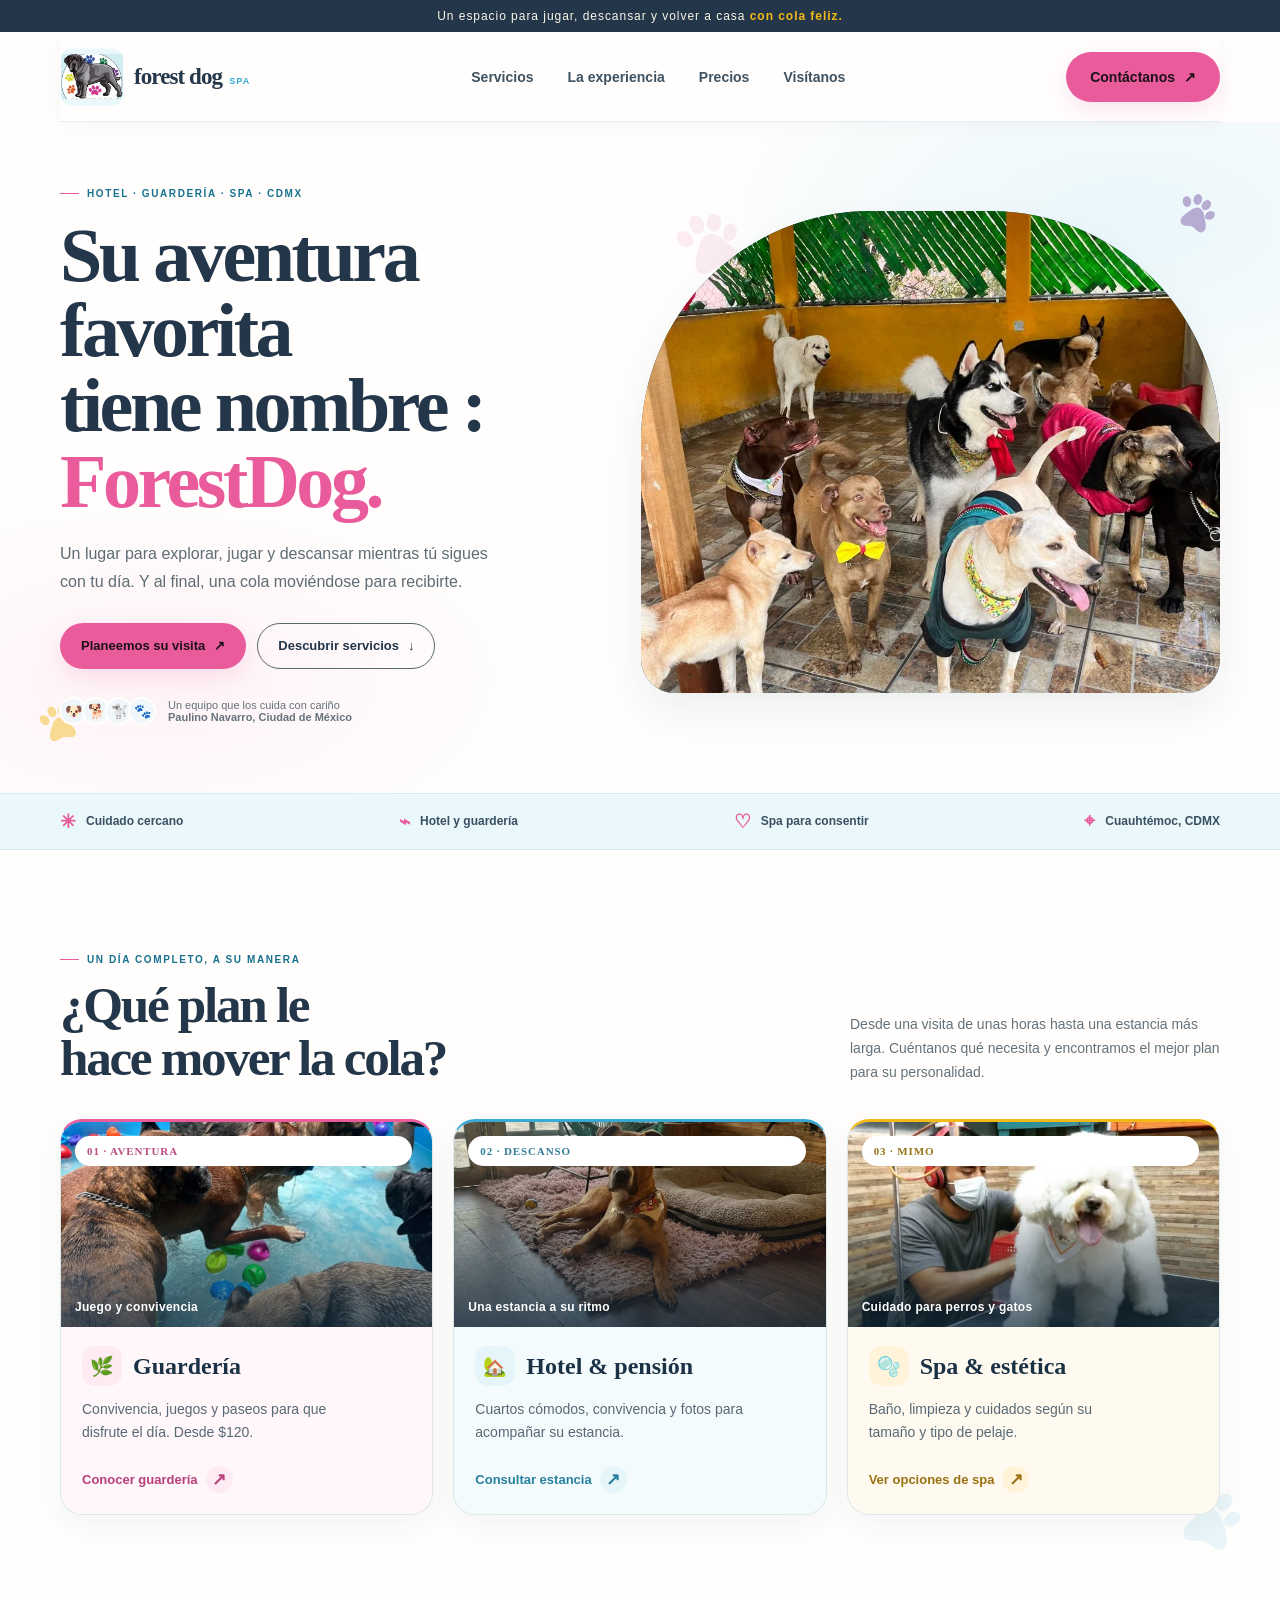
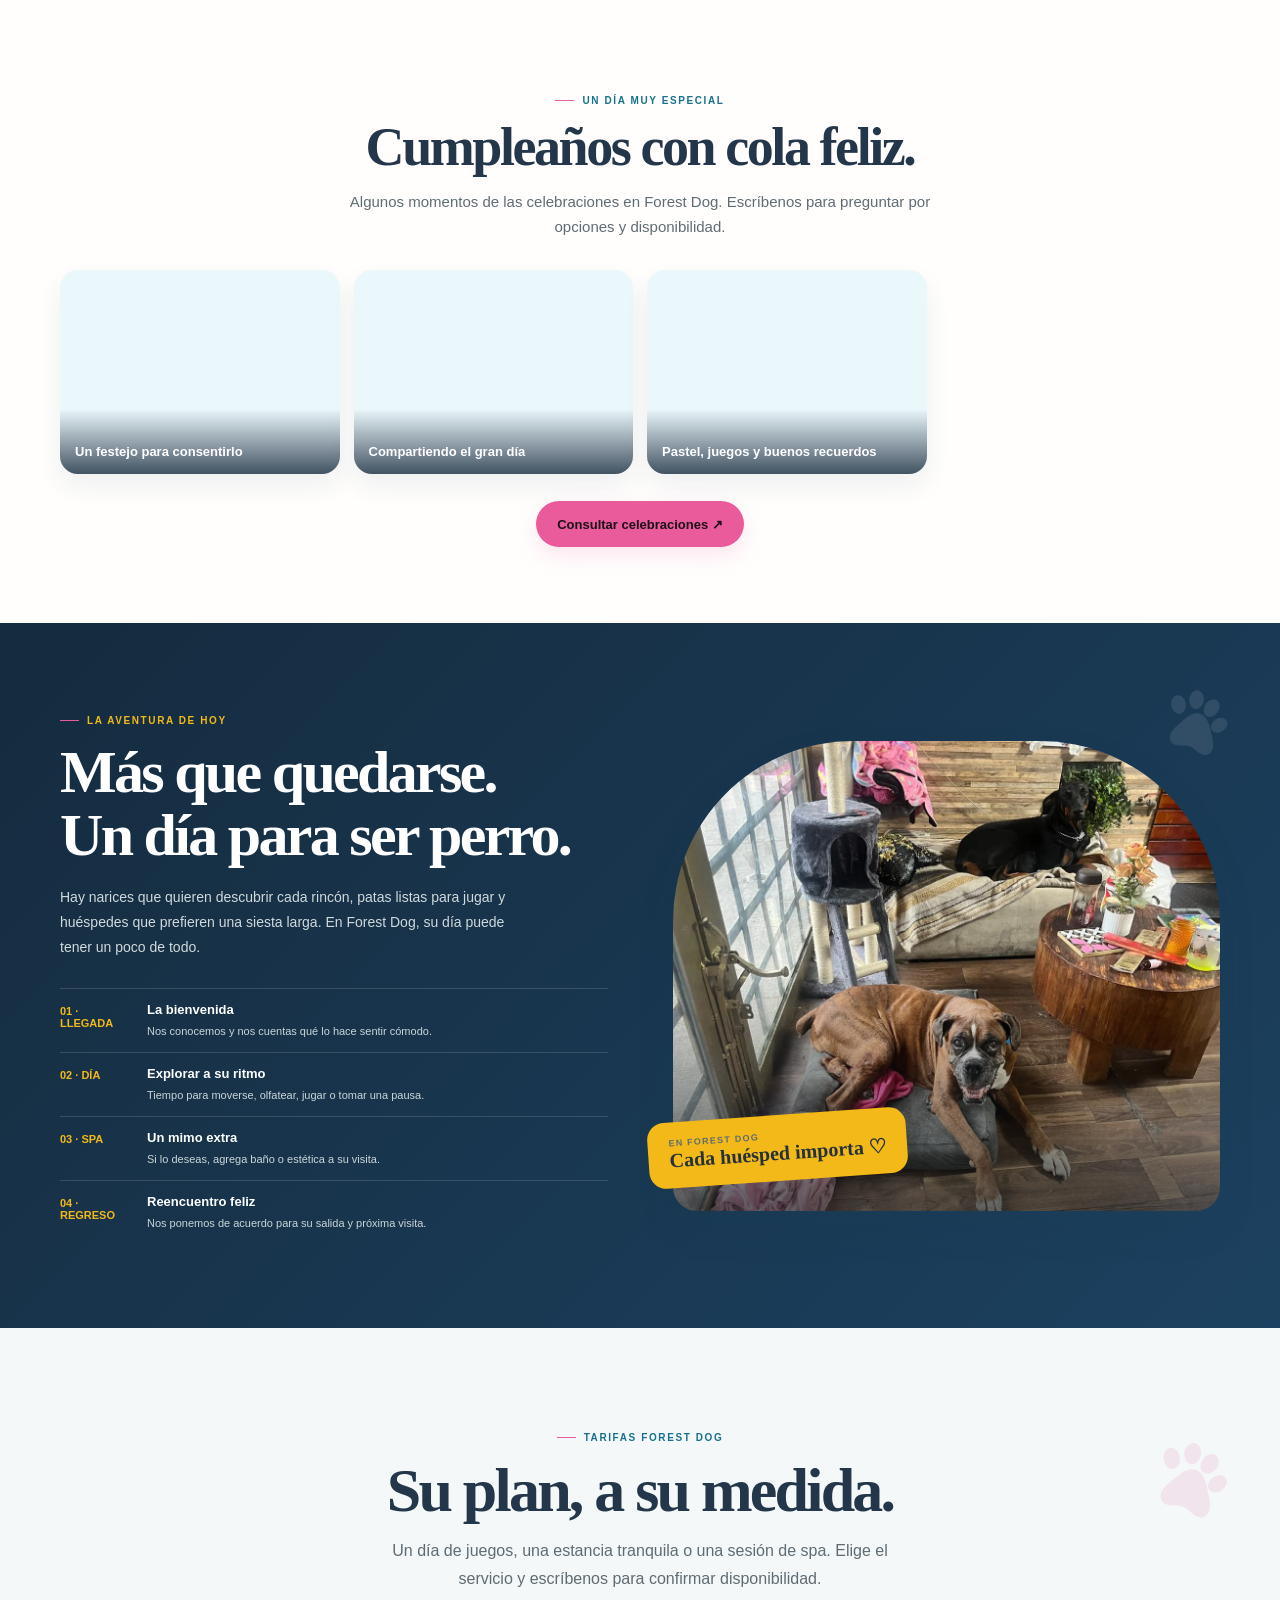
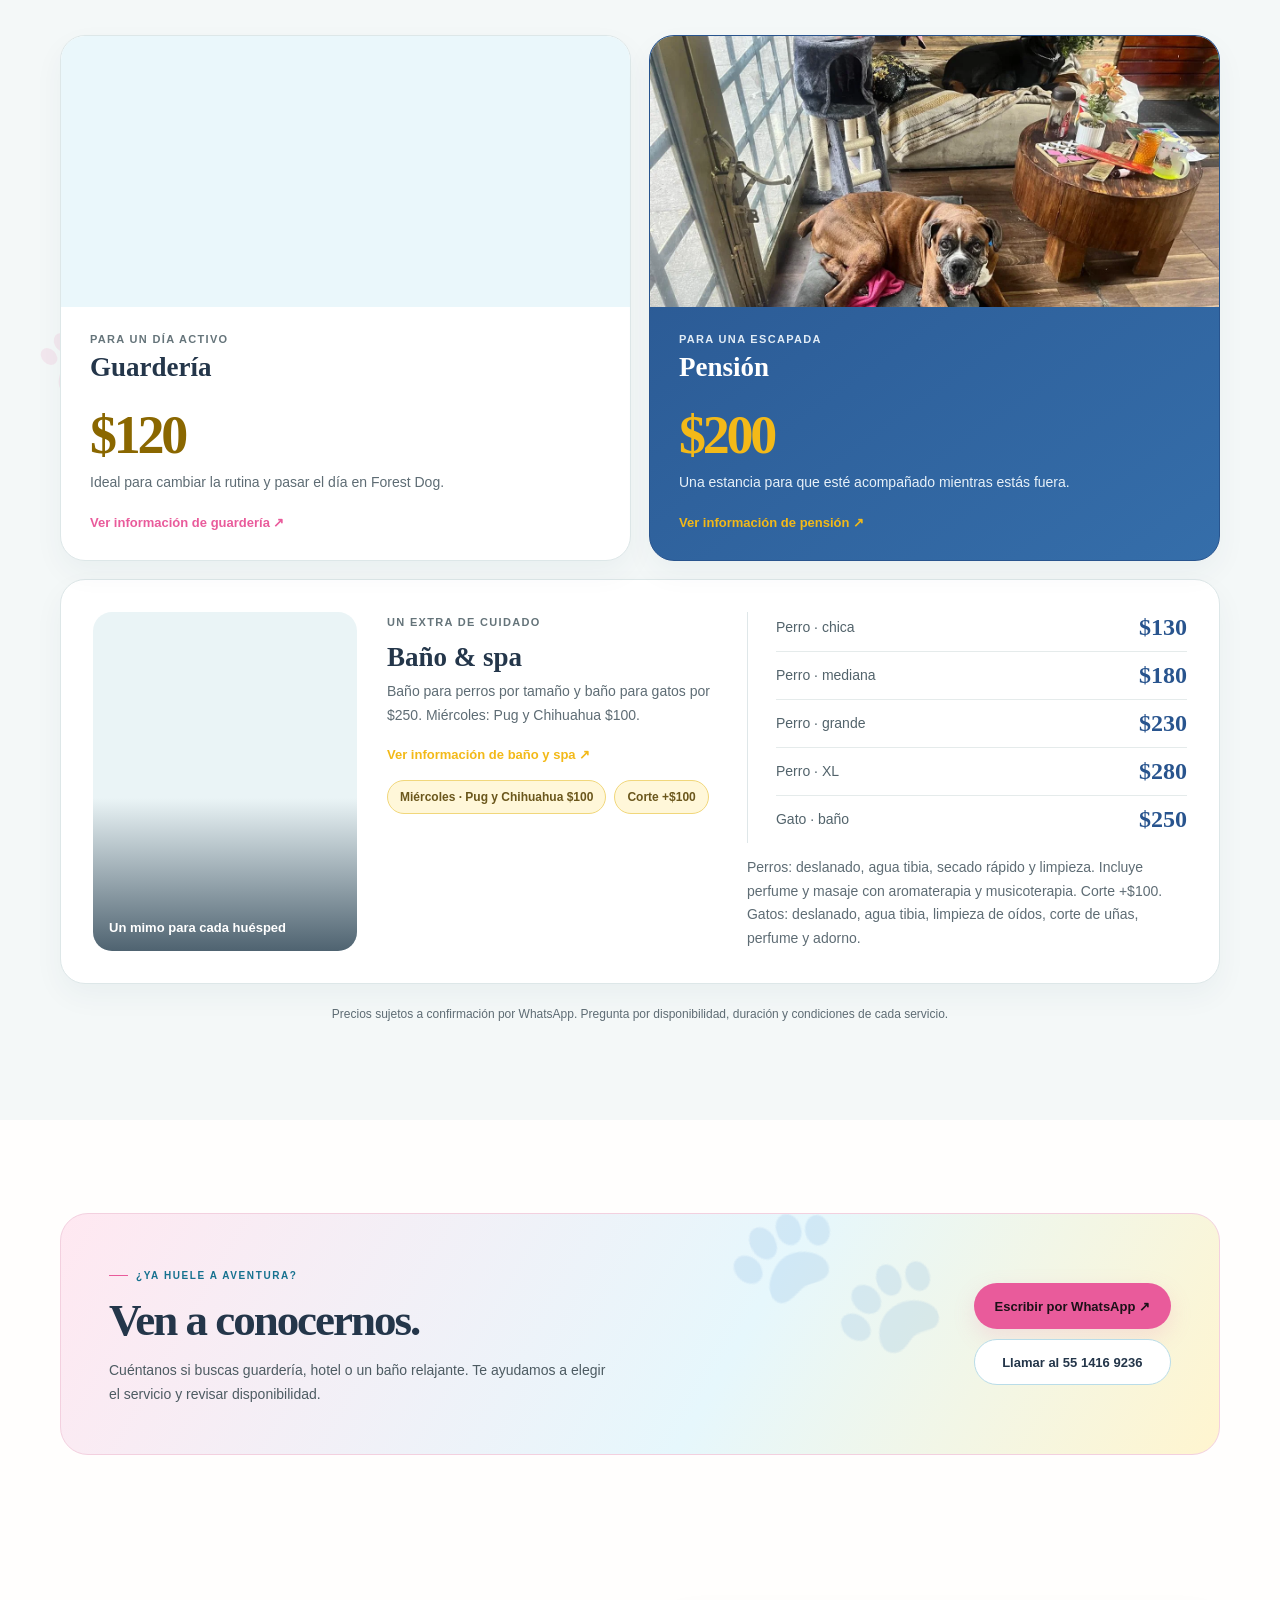
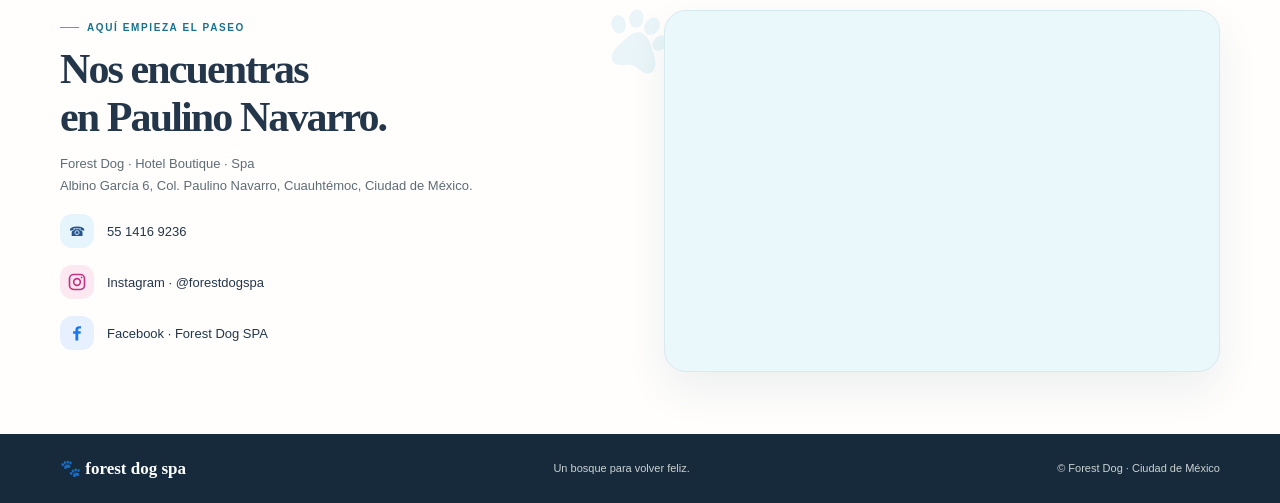
==== commit 239508ec: "Update index.html" ====
--- a/index.html
+++ b/index.html
@@ -5,24 +5,57 @@
     <meta name="viewport" content="width=device-width, initial-scale=1">
     <meta name="theme-color" content="#fffefd">
     <meta name="referrer" content="strict-origin-when-cross-origin">
-    <meta name="description" content="Forest Dog Spa: hotel, guardería y spa para perros y gatos en Paulino Navarro, Ciudad de México.">
+    <meta name="description" content="Guardería para perros, hotel y pensión canina, baño y spa para perros y gatos en Paulino Navarro, Cuauhtémoc, CDMX. Conoce servicios y reserva por WhatsApp.">
     <link rel="canonical" href="https://forestdogspa.com/">
     <!-- Open Graph: tarjeta sencilla al compartir en WhatsApp y otras redes. -->
     <meta property="og:type" content="website">
     <meta property="og:locale" content="es_MX">
     <meta property="og:site_name" content="Forest Dog Spa">
-    <meta property="og:title" content="Forest Dog Spa | Hotel, guardería y spa en CDMX">
-    <meta property="og:description" content="Forest Dog Spa: hotel boutique, guardería y spa para perros y gatos en Paulino Navarro, Ciudad de México.">
+    <meta property="og:title" content="Guardería canina y hotel para perros en CDMX | Forest Dog Spa">
+    <meta property="og:description" content="Guardería canina, hotel para perros, pensión y spa para perros y gatos en Paulino Navarro, Cuauhtémoc, CDMX.">
     <meta property="og:url" content="https://forestdogspa.com/">
     <meta property="og:image" content="https://forestdogspa.com/assets/forest-dog-share.png">
     <meta property="og:image:alt" content="Forest Dog Spa: hotel boutique, guardería, baño y spa en Ciudad de México">
     <meta name="twitter:card" content="summary">
-    <meta name="twitter:title" content="Forest Dog Spa | Hotel, guardería y spa en CDMX">
-    <meta name="twitter:description" content="Forest Dog Spa: hotel boutique, guardería y spa para perros y gatos en Paulino Navarro, Ciudad de México.">
+    <meta name="twitter:title" content="Guardería canina y hotel para perros en CDMX | Forest Dog Spa">
+    <meta name="twitter:description" content="Guardería canina, hotel para perros, pensión y spa para perros y gatos en Paulino Navarro, Cuauhtémoc, CDMX.">
     <meta name="twitter:image" content="https://forestdogspa.com/assets/forest-dog-share.png">
     <title>
-      Forest Dog Spa — Un bosque para volver feliz
+      Guardería canina y hotel para perros en CDMX | Forest Dog Spa
     </title>
+    <!-- Datos estructurados del negocio: sin horarios ni reseñas inventadas. -->
+    <script type="application/ld+json">
+    {
+      "@context": "https://schema.org",
+      "@type": "LocalBusiness",
+      "@id": "https://forestdogspa.com/#negocio",
+      "name": "Forest Dog Spa",
+      "url": "https://forestdogspa.com/",
+      "description": "Guardería para perros, hotel y pensión canina, baño y spa para perros y gatos en Paulino Navarro, Cuauhtémoc, Ciudad de México.",
+      "telephone": "+525514169236",
+      "image": [
+        "https://forestdogspa.com/assets/forest-dog-share.png",
+        "https://forestdogspa.com/assets/forest-dog-mark.png"
+      ],
+      "address": {
+        "@type": "PostalAddress",
+        "streetAddress": "Albino García 6, Colonia Paulino Navarro",
+        "addressLocality": "Ciudad de México",
+        "addressRegion": "CDMX",
+        "postalCode": "06860",
+        "addressCountry": "MX"
+      },
+      "geo": {
+        "@type": "GeoCoordinates",
+        "latitude": 19.4117615,
+        "longitude": -99.1312695
+      },
+      "sameAs": [
+        "https://www.instagram.com/forestdogspa/",
+        "https://www.facebook.com/ForestDogSPA/"
+      ]
+    }
+    </script>
     <meta http-equiv="Content-Security-Policy" content="default-src 'self'; base-uri 'self'; object-src 'none'; script-src 'self'; style-src 'self' https://fonts.googleapis.com; font-src 'self' https://fonts.gstatic.com; img-src 'self' data: blob:; media-src 'self'; connect-src 'self'; frame-src https://maps.google.com https://www.google.com https://www.google.com.mx; form-action 'self'; upgrade-insecure-requests">
 
     <link rel="preconnect" href="https://fonts.googleapis.com">
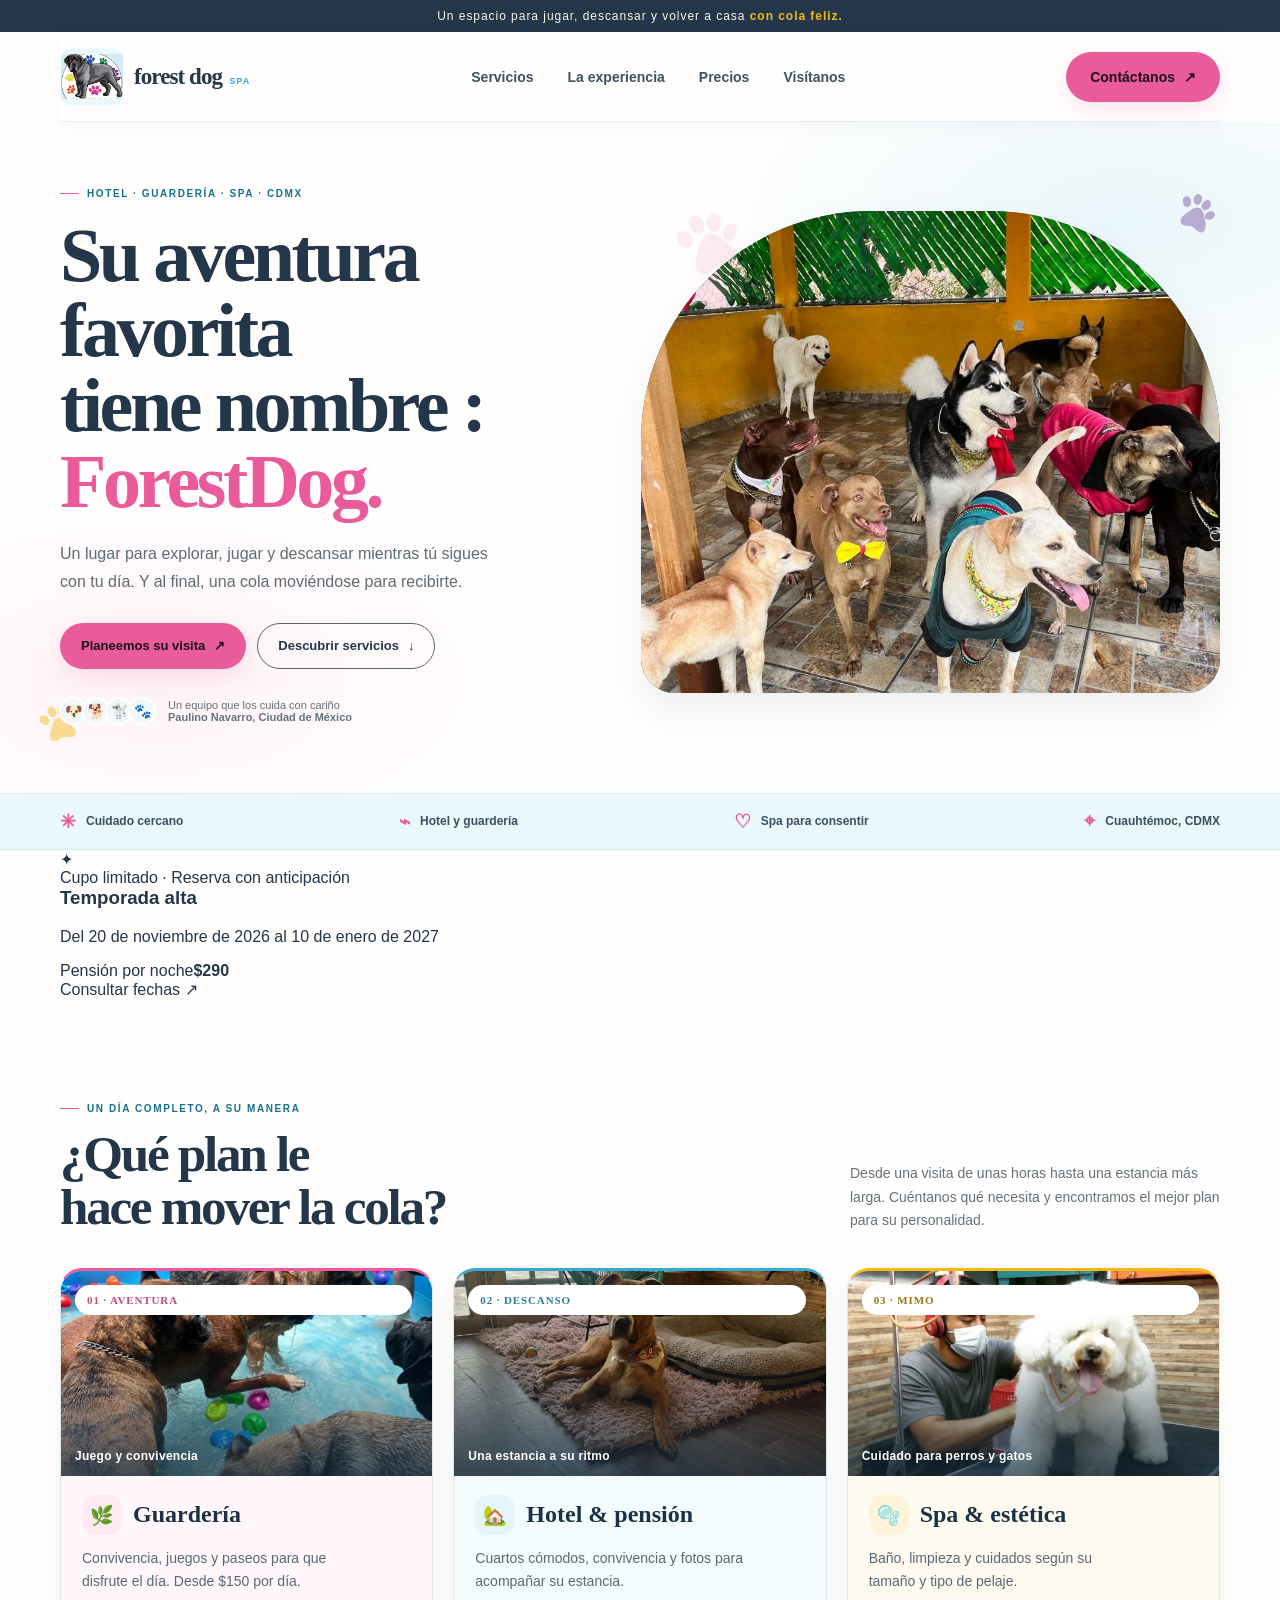
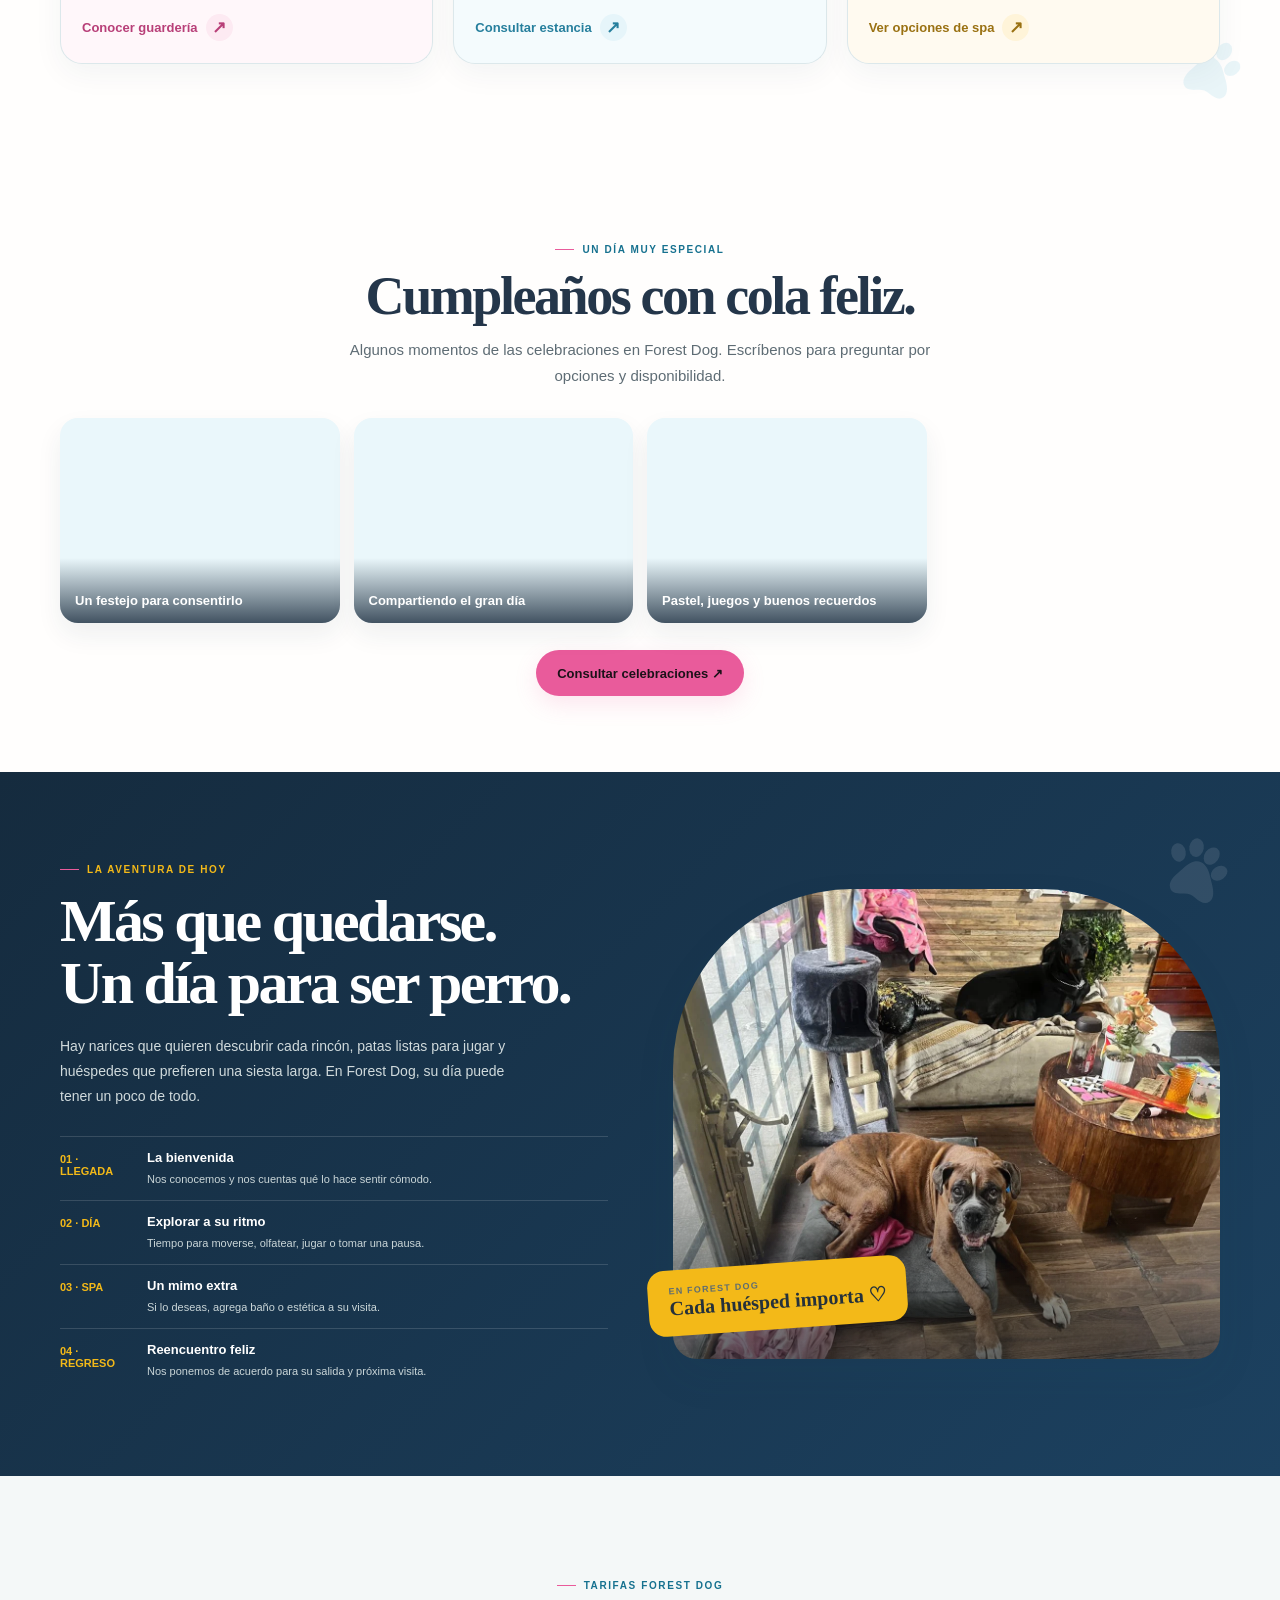
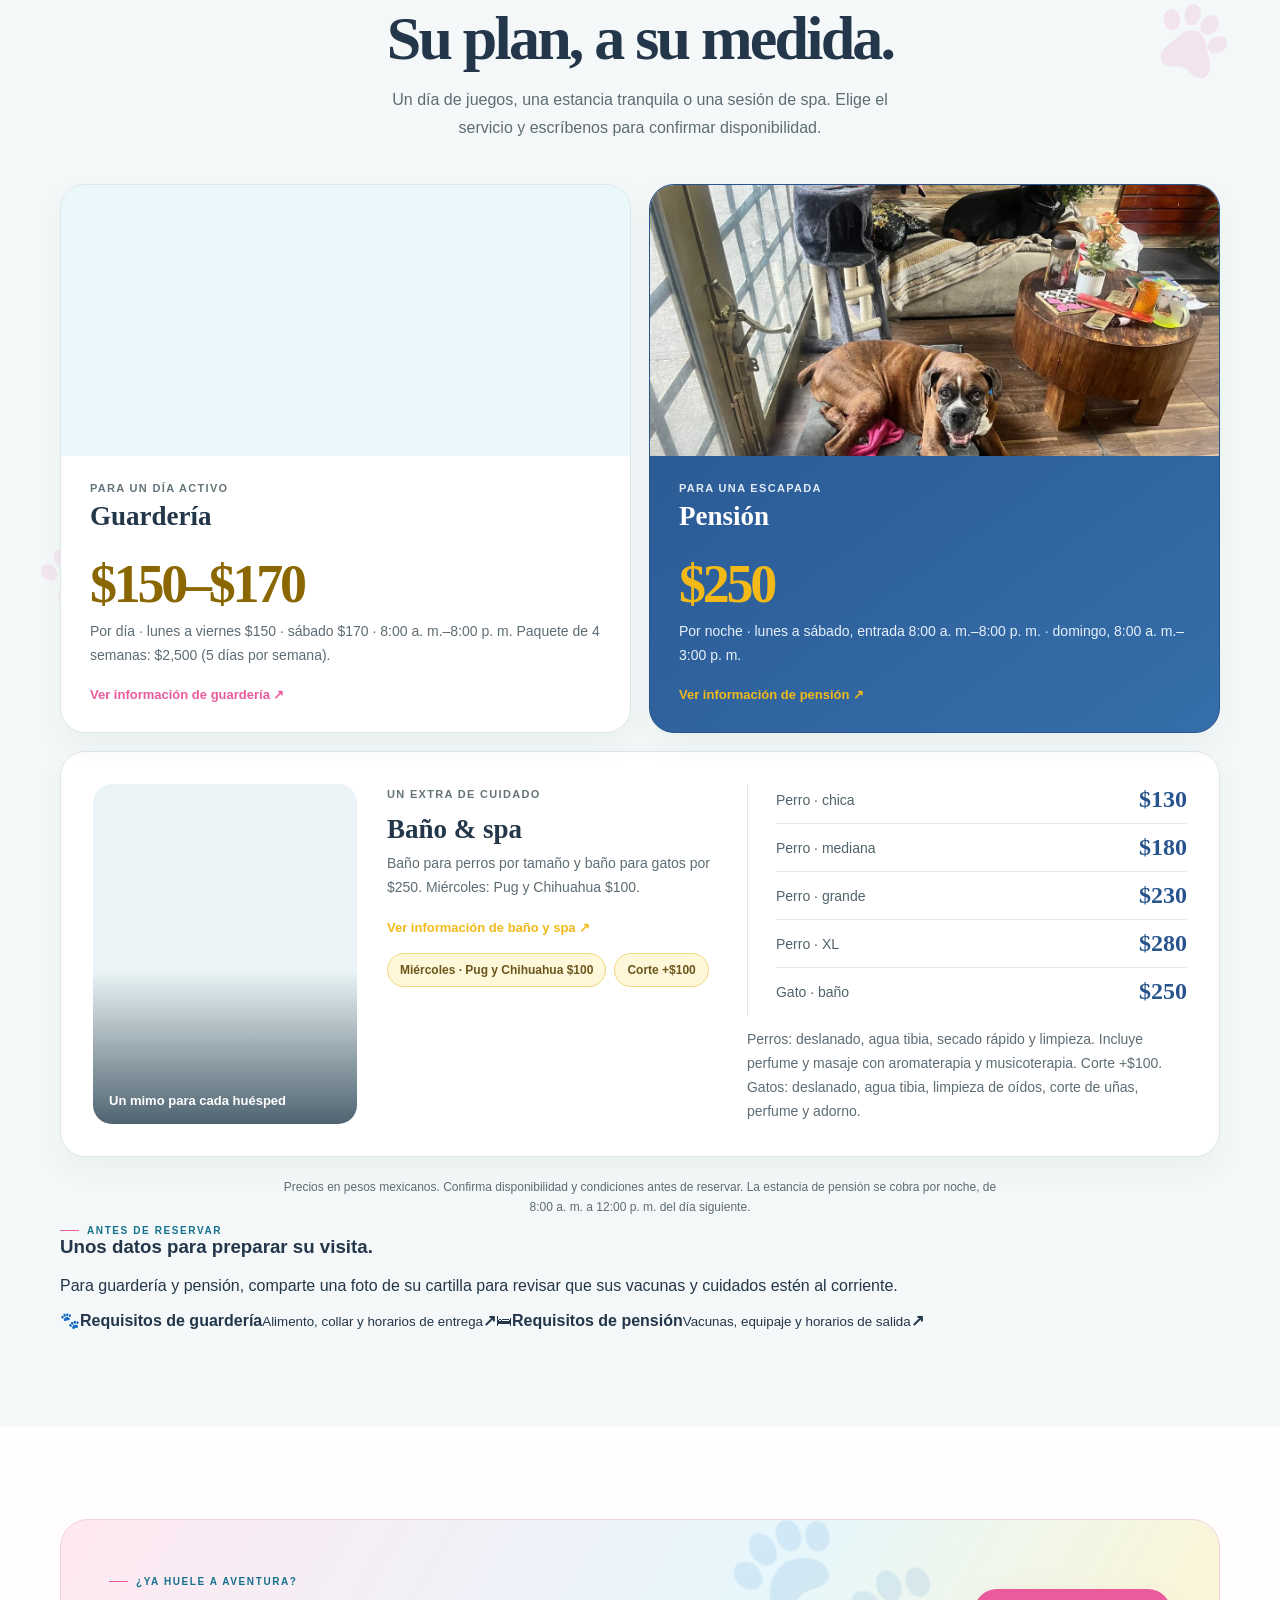
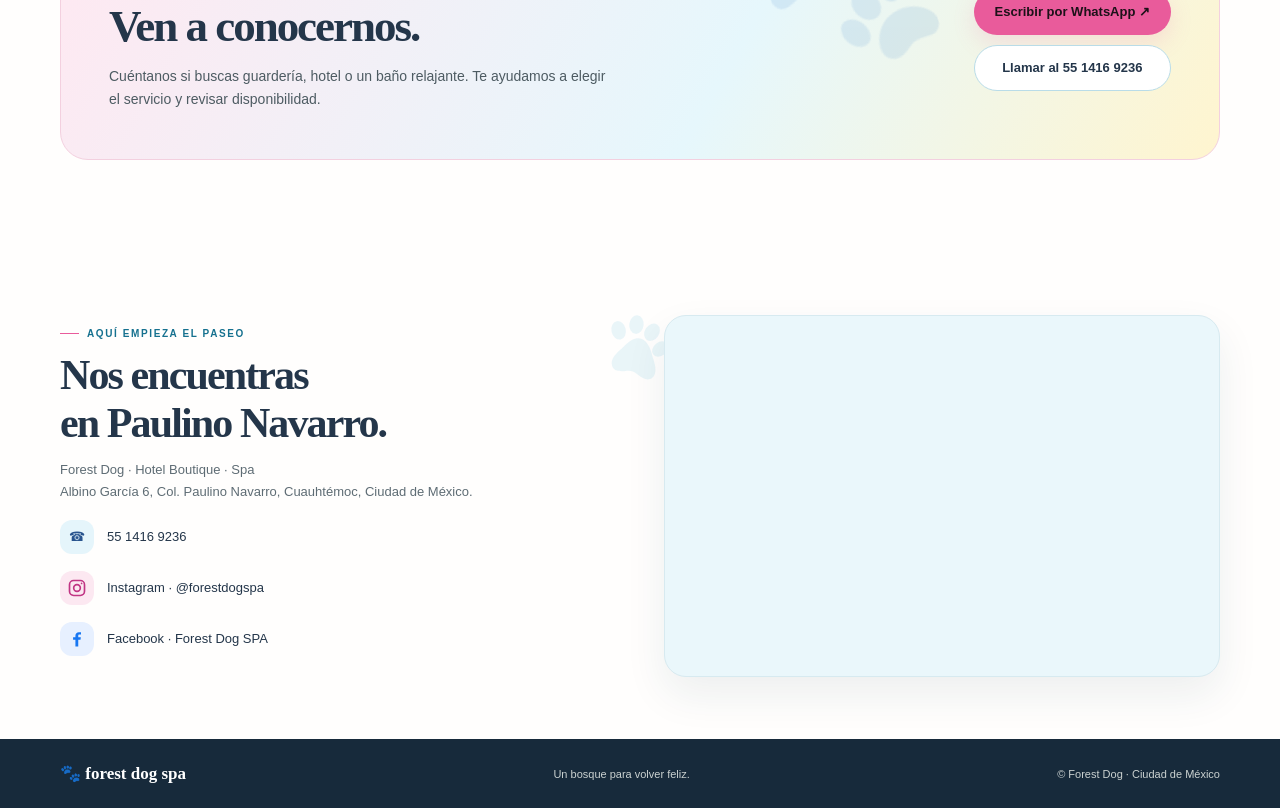
==== commit 0753889f: "Update print statement from 'Hello' to 'Goodbye'" ====
--- a/index.html
+++ b/index.html
@@ -61,7 +61,7 @@
     <link rel="preconnect" href="https://fonts.googleapis.com">
     <link rel="preconnect" href="https://fonts.gstatic.com" crossorigin>
     <link href="https://fonts.googleapis.com/css2?family=DM+Sans:wght@400;500;600;700&family=Fraunces:opsz,wght@9..144,600;9..144,700;9..144,800&display=swap" rel="stylesheet">
-    <link rel="stylesheet" href="styles.css?v=20261021-5">
+    <link rel="stylesheet" href="styles.css?v=20261026-5">
   </head>
   <body>
     <!-- Mensaje de marca: frase breve para reforzar la promesa del servicio. -->
@@ -206,6 +206,19 @@
           </span>
         </div>
       </div>
+      <!-- Aviso estacional colocado después de la franja introductoria y antes de Servicios. -->
+      <div class="wrap seasonal-announcement">
+        <aside class="seasonal-promo" aria-labelledby="home-season-title">
+          <span class="seasonal-promo-mark" aria-hidden="true">✦</span>
+          <div class="seasonal-promo-copy">
+            <span class="seasonal-promo-kicker">Cupo limitado · Reserva con anticipación</span>
+            <h3 id="home-season-title">Temporada alta</h3>
+            <p>Del 20 de noviembre de 2026 al 10 de enero de 2027</p>
+          </div>
+          <div class="seasonal-promo-rate"><span>Pensión por noche</span><strong>$290</strong></div>
+          <a class="seasonal-promo-cta" href="https://wa.me/525514169236?text=Hola%20Forest%20Dog%2C%20quiero%20reservar%20pensi%C3%B3n%20en%20temporada%20alta">Consultar fechas ↗</a>
+        </aside>
+      </div>
       <!-- Servicios: resumen de guarderia, hotel y spa. -->
       <section class="section" id="servicios">
         <div class="wrap">
@@ -234,7 +247,7 @@
               </div>
               <div class="service-card-content">
                 <div class="service-card-title"><span class="service-icon" aria-hidden="true">🌿</span><h3>Guardería</h3></div>
-                <p>Convivencia, juegos y paseos para que disfrute el día. Desde $120.</p>
+                <p>Convivencia, juegos y paseos para que disfrute el día. Desde $150 por día.</p>
                 <span class="service-card-link">Conocer guardería <b aria-hidden="true">↗</b></span>
               </div>
             </a>
@@ -396,11 +409,11 @@
               </div>
               <div class="tariff-price">
                 <b>
-                  $120
+                  $150–$170
                 </b>
               </div>
               <p class="tariff-detail">
-                Ideal para cambiar la rutina y pasar el día en Forest Dog.
+                Por día · lunes a viernes $150 · sábado $170 · 8:00 a. m.–8:00 p. m. Paquete de 4 semanas: $2,500 (5 días por semana).
               </p>
               <a class="tariff-cta" href="guarderia.html">
                 Ver información de guardería ↗
@@ -423,11 +436,11 @@
               </div>
               <div class="tariff-price">
                 <b>
-                  $200
+                  $250
                 </b>
               </div>
               <p class="tariff-detail">
-                Una estancia para que esté acompañado mientras estás fuera.
+                Por noche · lunes a sábado, entrada 8:00 a. m.–8:00 p. m. · domingo, 8:00 a. m.–3:00 p. m.
               </p>
               <a class="tariff-cta" href="pension.html">
                 Ver información de pensión ↗
@@ -508,8 +521,13 @@
             </div>
           </article>
           <p class="tariff-note">
-            Precios sujetos a confirmación por WhatsApp. Pregunta por disponibilidad, duración y condiciones de cada servicio.
+            Precios en pesos mexicanos. Confirma disponibilidad y condiciones antes de reservar. La estancia de pensión se cobra por noche, de 8:00 a. m. a 12:00 p. m. del día siguiente.
           </p>
+<!-- Requisitos esenciales resumidos en portada; cada página explica sus condiciones. -->
+          <section class="home-requirements" aria-labelledby="home-requirements-title">
+            <div class="home-requirements-heading"><span class="eyebrow">Antes de reservar</span><h3 id="home-requirements-title">Unos datos para preparar su visita.</h3><p>Para guardería y pensión, comparte una foto de su cartilla para revisar que sus vacunas y cuidados estén al corriente.</p></div>
+            <div class="home-requirements-links"><a href="guarderia.html#requisitos"><span aria-hidden="true">🐾</span><span><b>Requisitos de guardería</b><small>Alimento, collar y horarios de entrega</small></span><b aria-hidden="true">↗</b></a><a href="pension.html#requisitos"><span aria-hidden="true">🛏</span><span><b>Requisitos de pensión</b><small>Vacunas, equipaje y horarios de salida</small></span><b aria-hidden="true">↗</b></a></div>
+          </section>
         </div>
       </section>
       <!-- Conversion: WhatsApp y telefono al final del recorrido. -->
